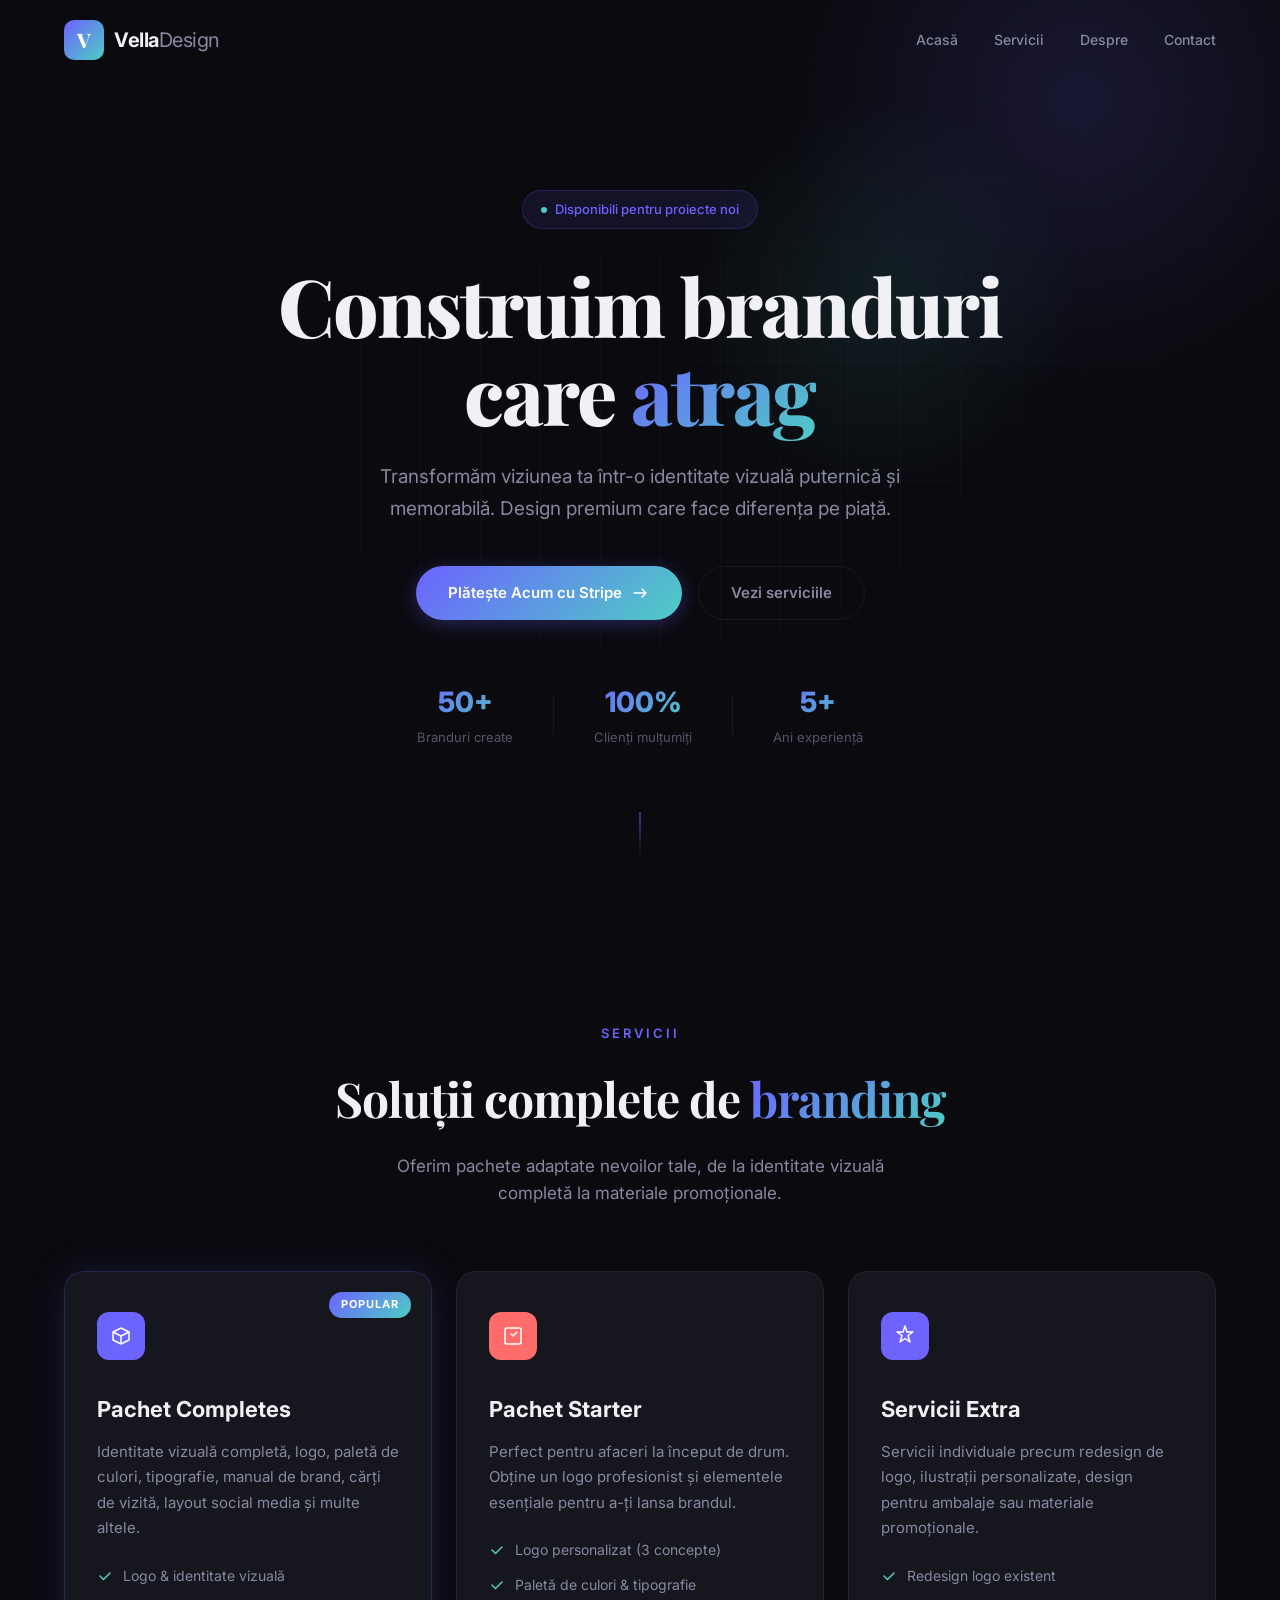
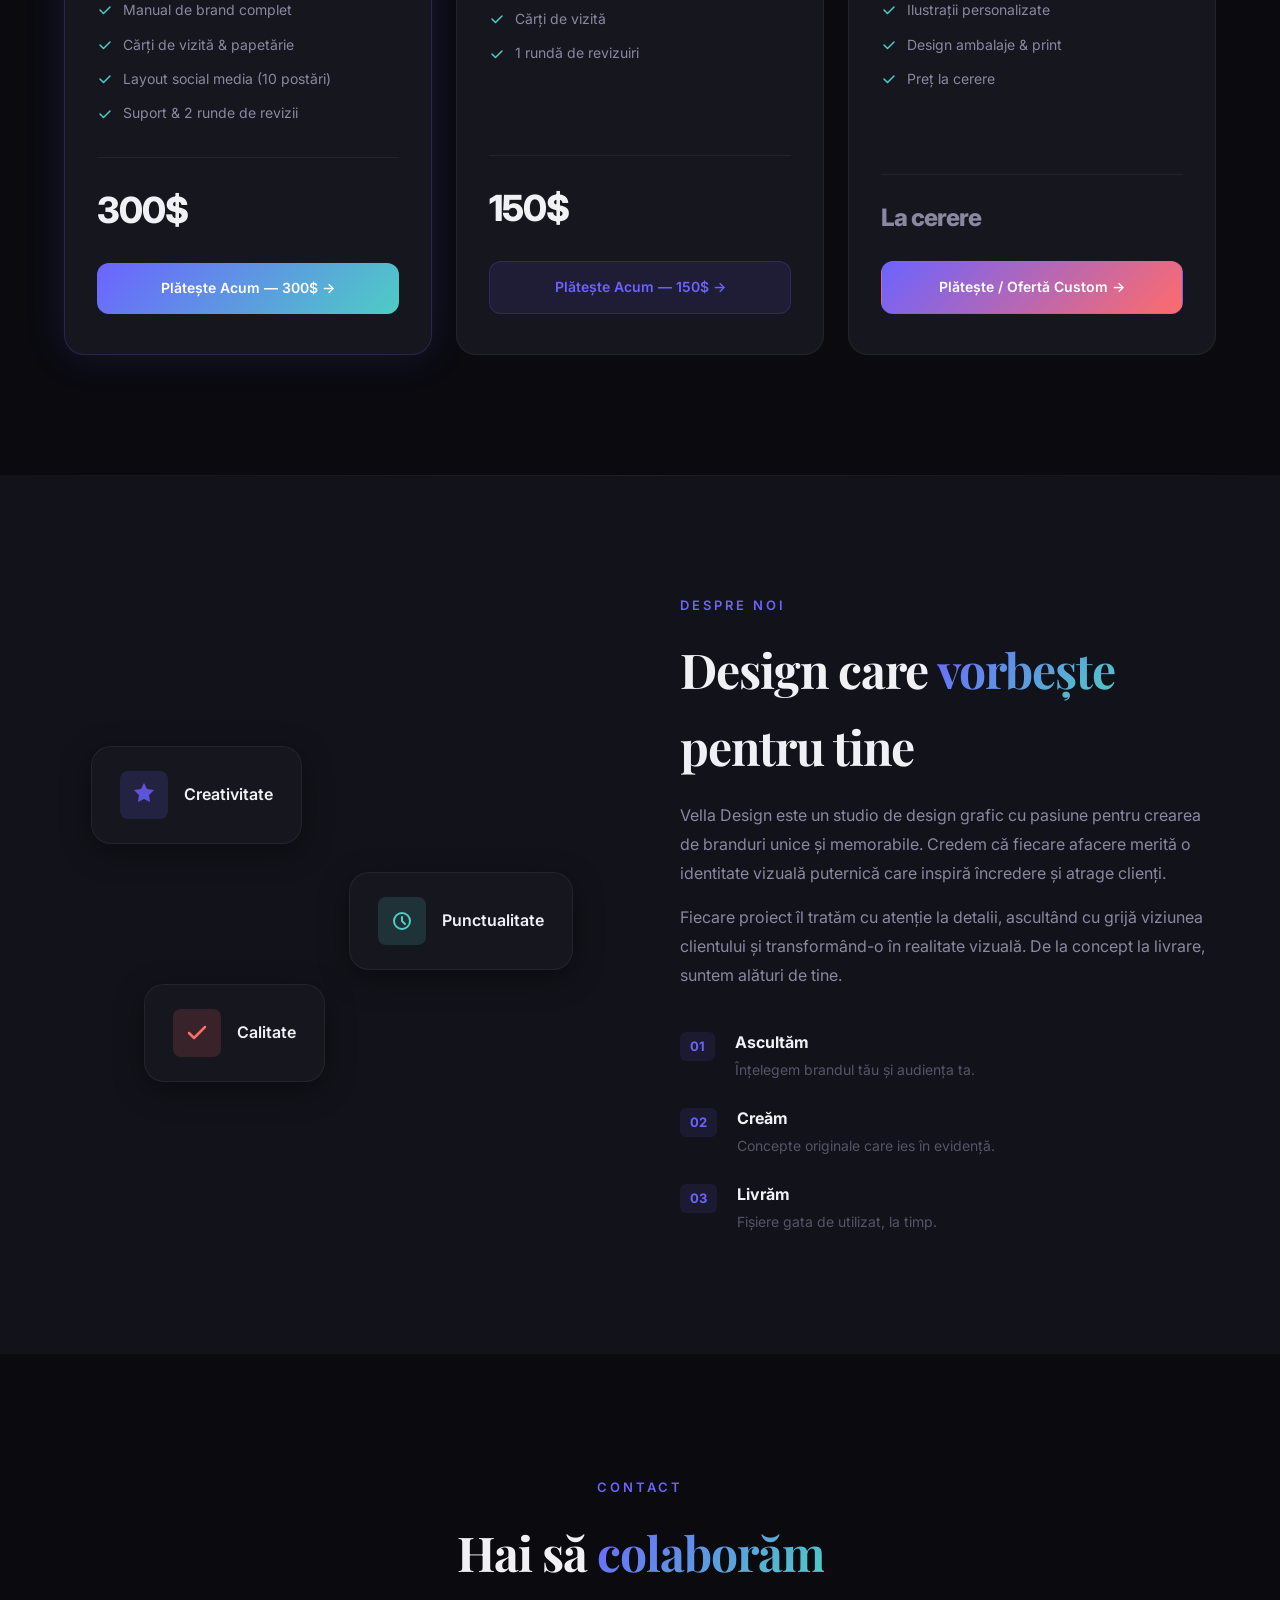
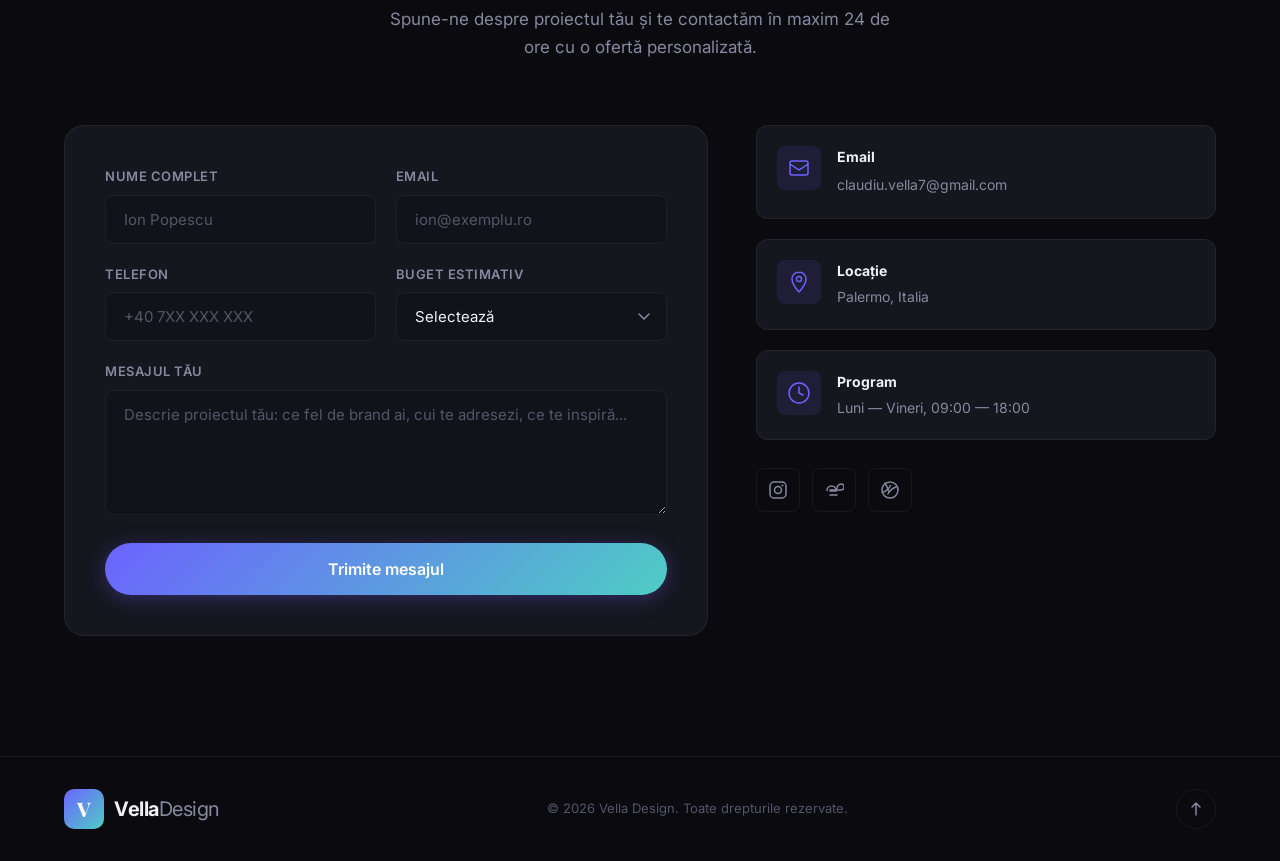
==== index.html @ 016127ff "Add files via upload" ====
<!DOCTYPE html>
<html lang="ro">
<head>
    <meta charset="UTF-8">
    <meta name="viewport" content="width=device-width, initial-scale=1.0">
    <title>Vella Design — Construim Branduri Care Atrag</title>
    <meta name="description" content="Vella Design — branding, design grafic și identitate vizuală pentru afacerea ta. Transformăm ideile în branduri memorabile.">
    <link rel="stylesheet" href="style.css">
    <link rel="preconnect" href="https://fonts.googleapis.com">
    <link rel="preconnect" href="https://fonts.gstatic.com" crossorigin>
    <link href="https://fonts.googleapis.com/css2?family=Inter:wght@300;400;500;600;700;800;900&family=Playfair+Display:wght@600;700;800&display=swap" rel="stylesheet">
</head>
<body>

    <!-- HEADER -->
    <header id="header">
        <div class="header-inner">
            <a href="#hero" class="logo">
                <span class="logo-icon">V</span>
                <span class="logo-text">Vella<span>Design</span></span>
            </a>
            <nav id="nav">
                <ul class="nav-links">
                    <li><a href="#hero">Acasă</a></li>
                    <li><a href="#services">Servicii</a></li>
                    <li><a href="#about">Despre</a></li>
                    <li><a href="#contact">Contact</a></li>
                </ul>
            </nav>
            <button id="hamburger" class="hamburger" aria-label="Meniu">
                <span></span>
                <span></span>
                <span></span>
            </button>
        </div>
        <div class="mobile-menu" id="mobileMenu">
            <ul class="mobile-nav-links">
                <li><a href="#hero">Acasă</a></li>
                <li><a href="#services">Servicii</a></li>
                <li><a href="#about">Despre</a></li>
                <li><a href="#contact">Contact</a></li>
            </ul>
            <div class="mobile-menu-footer">
                <a href="mailto:claudiu.vella7@gmail.com" class="mobile-email">claudiu.vella7@gmail.com</a>
            </div>
        </div>
    </header>

    <!-- HERO -->
    <section id="hero" class="hero">
        <div class="hero-bg">
            <div class="hero-gradient"></div>
            <div class="hero-grid"></div>
        </div>
        <div class="hero-content">
            <div class="hero-badge reveal">
                <span class="badge-dot"></span>
                Disponibili pentru proiecte noi
            </div>
            <h1 class="hero-title reveal">
                Construim branduri<br>care <span class="text-gradient">atrag</span>
            </h1>
            <p class="hero-subtitle reveal">
                Transformăm viziunea ta într-o identitate vizuală puternică și memorabilă.
                Design premium care face diferența pe piață.
            </p>
            <div class="hero-cta reveal">
                <a href="https://buy.stripe.com/bJebJ0h1L8h71CG3Jb2sM00" target="_blank" class="btn btn-primary">
                    <span>Plătește Acum cu Stripe</span>
                    <svg width="20" height="20" viewBox="0 0 20 20" fill="none"><path d="M4 10h12m0 0l-4-4m4 4l-4 4" stroke="currentColor" stroke-width="1.5" stroke-linecap="round" stroke-linejoin="round"/></svg>
                </a>
                <a href="#services" class="btn btn-ghost">Vezi serviciile</a>
            </div>
            <div class="hero-stats reveal">
                <div class="stat">
                    <span class="stat-number">50+</span>
                    <span class="stat-label">Branduri create</span>
                </div>
                <div class="stat-divider"></div>
                <div class="stat">
                    <span class="stat-number">100%</span>
                    <span class="stat-label">Clienți mulțumiți</span>
                </div>
                <div class="stat-divider"></div>
                <div class="stat">
                    <span class="stat-number">5+</span>
                    <span class="stat-label">Ani experiență</span>
                </div>
            </div>
        </div>
        <div class="hero-scroll">
            <div class="scroll-line"></div>
        </div>
    </section>

    <!-- SERVICES -->
    <section id="services" class="services">
        <div class="container">
            <div class="section-header reveal">
                <span class="section-tag">Servicii</span>
                <h2 class="section-title">Soluții complete de <span class="text-gradient">branding</span></h2>
                <p class="section-desc">Oferim pachete adaptate nevoilor tale, de la identitate vizuală completă la materiale promoționale.</p>
            </div>
            <div class="services-grid">

                <!-- Pachet Completes -->
                <div class="service-card reveal">
                    <div class="service-badge">Popular</div>
                    <div class="service-icon">
                        <svg width="48" height="48" viewBox="0 0 48 48" fill="none"><rect width="48" height="48" rx="12" fill="url(#grad1)"/><path d="M16 20l8-4 8 4v8l-8 4-8-4v-8z" stroke="#fff" stroke-width="1.5" stroke-linejoin="round"/><path d="M16 20l8 4 8-4M24 24v8" stroke="#fff" stroke-width="1.5" stroke-linejoin="round"/><defs><linearGradient id="grad1" x1="0" y1="0" x2="48" y2="48"><stop stop-color="#6C63FF"/><stop offset="1" stop-color="#4ECDC4"/></linearGradient></defs></svg>
                    </div>
                    <h3 class="service-name">Pachet Completes</h3>
                    <p class="service-desc">Identitate vizuală completă, logo, paletă de culori, tipografie, manual de brand, cărți de vizită, layout social media și multe altele.</p>
                    <ul class="service-features">
                        <li>
                            <svg width="16" height="16" viewBox="0 0 16 16" fill="none"><path d="M3 8l3.5 3.5L13 5" stroke="#4ECDC4" stroke-width="1.5" stroke-linecap="round" stroke-linejoin="round"/></svg>
                            Logo & identitate vizuală
                        </li>
                        <li>
                            <svg width="16" height="16" viewBox="0 0 16 16" fill="none"><path d="M3 8l3.5 3.5L13 5" stroke="#4ECDC4" stroke-width="1.5" stroke-linecap="round" stroke-linejoin="round"/></svg>
                            Manual de brand complet
                        </li>
                        <li>
                            <svg width="16" height="16" viewBox="0 0 16 16" fill="none"><path d="M3 8l3.5 3.5L13 5" stroke="#4ECDC4" stroke-width="1.5" stroke-linecap="round" stroke-linejoin="round"/></svg>
                            Cărți de vizită & papetărie
                        </li>
                        <li>
                            <svg width="16" height="16" viewBox="0 0 16 16" fill="none"><path d="M3 8l3.5 3.5L13 5" stroke="#4ECDC4" stroke-width="1.5" stroke-linecap="round" stroke-linejoin="round"/></svg>
                            Layout social media (10 postări)
                        </li>
                        <li>
                            <svg width="16" height="16" viewBox="0 0 16 16" fill="none"><path d="M3 8l3.5 3.5L13 5" stroke="#4ECDC4" stroke-width="1.5" stroke-linecap="round" stroke-linejoin="round"/></svg>
                            Suport & 2 runde de revizii
                        </li>
                    </ul>
                    <div class="service-price">
                        <span class="price-amount">300$</span>
                    </div>
                    <a href="https://buy.stripe.com/bJebJ0h1L8h71CG3Jb2sM00" target="_blank" class="btn btn-service">Plătește Acum — 300$ →</a>
                </div>

                <!-- Pachet Starter -->
                <div class="service-card reveal">
                    <div class="service-icon">
                        <svg width="48" height="48" viewBox="0 0 48 48" fill="none"><rect width="48" height="48" rx="12" fill="url(#grad2)"/><path d="M18 16h12a2 2 0 012 2v12a2 2 0 01-2 2H18a2 2 0 01-2-2V18a2 2 0 012-2z" stroke="#fff" stroke-width="1.5"/><path d="M22 22l2 2 4-4" stroke="#fff" stroke-width="1.5" stroke-linecap="round" stroke-linejoin="round"/><defs><linearGradient id="grad2" x1="0" y1="0" x2="48" y2="48"><stop stop-color="#FF6B6B"/><stop offset="1" stop-color="#FFE66D"/></linearGradient></defs></svg>
                    </div>
                    <h3 class="service-name">Pachet Starter</h3>
                    <p class="service-desc">Perfect pentru afaceri la început de drum. Obține un logo profesionist și elementele esențiale pentru a-ți lansa brandul.</p>
                    <ul class="service-features">
                        <li>
                            <svg width="16" height="16" viewBox="0 0 16 16" fill="none"><path d="M3 8l3.5 3.5L13 5" stroke="#4ECDC4" stroke-width="1.5" stroke-linecap="round" stroke-linejoin="round"/></svg>
                            Logo personalizat (3 concepte)
                        </li>
                        <li>
                            <svg width="16" height="16" viewBox="0 0 16 16" fill="none"><path d="M3 8l3.5 3.5L13 5" stroke="#4ECDC4" stroke-width="1.5" stroke-linecap="round" stroke-linejoin="round"/></svg>
                            Paletă de culori & tipografie
                        </li>
                        <li>
                            <svg width="16" height="16" viewBox="0 0 16 16" fill="none"><path d="M3 8l3.5 3.5L13 5" stroke="#4ECDC4" stroke-width="1.5" stroke-linecap="round" stroke-linejoin="round"/></svg>
                            Cărți de vizită
                        </li>
                        <li>
                            <svg width="16" height="16" viewBox="0 0 16 16" fill="none"><path d="M3 8l3.5 3.5L13 5" stroke="#4ECDC4" stroke-width="1.5" stroke-linecap="round" stroke-linejoin="round"/></svg>
                            1 rundă de revizuiri
                        </li>
                    </ul>
                    <div class="service-price">
                        <span class="price-amount">150$</span>
                    </div>
                    <a href="https://buy.stripe.com/bJebJ0h1L8h71CG3Jb2sM00" target="_blank" class="btn btn-service">Plătește Acum — 150$ →</a>
                </div>

                <!-- Pachet Extra -->
                <div class="service-card reveal">
                    <div class="service-icon">
                        <svg width="48" height="48" viewBox="0 0 48 48" fill="none"><rect width="48" height="48" rx="12" fill="url(#grad3)"/><path d="M24 14l-2 6h-6l5 3.5-2 6.5 5-3.5 5 3.5-2-6.5 5-3.5h-6l-2-6z" stroke="#fff" stroke-width="1.5" stroke-linejoin="round"/><defs><linearGradient id="grad3" x1="0" y1="0" x2="48" y2="48"><stop stop-color="#6C63FF"/><stop offset="1" stop-color="#FF6B6B"/></linearGradient></defs></svg>
                    </div>
                    <h3 class="service-name">Servicii Extra</h3>
                    <p class="service-desc">Servicii individuale precum redesign de logo, ilustrații personalizate, design pentru ambalaje sau materiale promoționale.</p>
                    <ul class="service-features">
                        <li>
                            <svg width="16" height="16" viewBox="0 0 16 16" fill="none"><path d="M3 8l3.5 3.5L13 5" stroke="#4ECDC4" stroke-width="1.5" stroke-linecap="round" stroke-linejoin="round"/></svg>
                            Redesign logo existent
                        </li>
                        <li>
                            <svg width="16" height="16" viewBox="0 0 16 16" fill="none"><path d="M3 8l3.5 3.5L13 5" stroke="#4ECDC4" stroke-width="1.5" stroke-linecap="round" stroke-linejoin="round"/></svg>
                            Ilustrații personalizate
                        </li>
                        <li>
                            <svg width="16" height="16" viewBox="0 0 16 16" fill="none"><path d="M3 8l3.5 3.5L13 5" stroke="#4ECDC4" stroke-width="1.5" stroke-linecap="round" stroke-linejoin="round"/></svg>
                            Design ambalaje & print
                        </li>
                        <li>
                            <svg width="16" height="16" viewBox="0 0 16 16" fill="none"><path d="M3 8l3.5 3.5L13 5" stroke="#4ECDC4" stroke-width="1.5" stroke-linecap="round" stroke-linejoin="round"/></svg>
                            Preț la cerere
                        </li>
                    </ul>
                    <div class="service-price">
                        <span class="price-amount price-custom">La cerere</span>
                    </div>
                    <a href="https://buy.stripe.com/bJebJ0h1L8h71CG3Jb2sM00" target="_blank" class="btn btn-service" style="background: linear-gradient(135deg, #6C63FF, #FF6B6B); color:white;">Plătește / Ofertă Custom →</a>
                </div>

            </div>
        </div>
    </section>

    <!-- ABOUT -->
    <section id="about" class="about">
        <div class="container">
            <div class="about-grid">
                <div class="about-visual reveal">
                    <div class="about-image-stack">
                        <div class="about-card about-card-1">
                            <div class="about-card-icon">
                                <svg width="32" height="32" viewBox="0 0 32 32" fill="none"><path d="M16 4l3 6 7 1-5 5 1 7-6-3-6 3 1-7-5-5 7-1 3-6z" fill="#6C63FF" opacity="0.8"/></svg>
                            </div>
                            <span>Creativitate</span>
                        </div>
                        <div class="about-card about-card-2">
                            <div class="about-card-icon">
                                <svg width="32" height="32" viewBox="0 0 32 32" fill="none"><circle cx="16" cy="16" r="8" stroke="#4ECDC4" stroke-width="2"/><path d="M16 12v4l3 3" stroke="#4ECDC4" stroke-width="2" stroke-linecap="round"/></svg>
                            </div>
                            <span>Punctualitate</span>
                        </div>
                        <div class="about-card about-card-3">
                            <div class="about-card-icon">
                                <svg width="32" height="32" viewBox="0 0 32 32" fill="none"><path d="M8 16l5 5L24 10" stroke="#FF6B6B" stroke-width="2.5" stroke-linecap="round" stroke-linejoin="round"/></svg>
                            </div>
                            <span>Calitate</span>
                        </div>
                    </div>
                </div>
                <div class="about-content">
                    <span class="section-tag reveal">Despre noi</span>
                    <h2 class="section-title reveal">Design care <span class="text-gradient">vorbește</span> pentru tine</h2>
                    <p class="about-text reveal">
                        Vella Design este un studio de design grafic cu pasiune pentru crearea de branduri unice și memorabile. Credem că fiecare afacere merită o identitate vizuală puternică care inspiră încredere și atrage clienți.
                    </p>
                    <p class="about-text reveal">
                        Fiecare proiect îl tratăm cu atenție la detalii, ascultând cu grijă viziunea clientului și transformând-o în realitate vizuală. De la concept la livrare, suntem alături de tine.
                    </p>
                    <div class="about-values reveal">
                        <div class="value-item">
                            <span class="value-number">01</span>
                            <div>
                                <h4>Ascultăm</h4>
                                <p>Înțelegem brandul tău și audiența ta.</p>
                            </div>
                        </div>
                        <div class="value-item">
                            <span class="value-number">02</span>
                            <div>
                                <h4>Creăm</h4>
                                <p>Concepte originale care ies în evidență.</p>
                            </div>
                        </div>
                        <div class="value-item">
                            <span class="value-number">03</span>
                            <div>
                                <h4>Livrăm</h4>
                                <p>Fișiere gata de utilizat, la timp.</p>
                            </div>
                        </div>
                    </div>
                </div>
            </div>
        </div>
    </section>

    <!-- CONTACT -->
    <section id="contact" class="contact">
        <div class="container">
            <div class="section-header reveal">
                <span class="section-tag">Contact</span>
                <h2 class="section-title">Hai să <span class="text-gradient">colaborăm</span></h2>
                <p class="section-desc">Spune-ne despre proiectul tău și te contactăm în maxim 24 de ore cu o ofertă personalizată.</p>
            </div>
            <div class="contact-grid">
                <form id="contactForm" class="contact-form reveal" action="https://formsubmit.co/claudiu.vella7@gmail.com" method="POST">
                    <input type="hidden" name="_captcha" value="false">
                    <input type="hidden" name="_subject" value="Client nou Vella Design!">
                    <input type="hidden" name="_next" value="https://vella-design-lake.vercel.app/multumesc.html">
                    <div class="form-row">
                        <div class="form-group">
                            <label for="name">Nume complet</label>
                            <input type="text" id="name" name="name" placeholder="Ion Popescu" required>
                        </div>
                        <div class="form-group">
                            <label for="email">Email</label>
                            <input type="email" id="email" name="email" placeholder="ion@exemplu.ro" required>
                        </div>
                    </div>
                    <div class="form-row">
                        <div class="form-group">
                            <label for="phone">Telefon</label>
                            <input type="tel" id="phone" name="phone" placeholder="+40 7XX XXX XXX">
                        </div>
                        <div class="form-group">
                            <label for="budget">Buget estimativ</label>
                            <select id="budget" name="budget">
                                <option value="" disabled selected>Selectează</option>
                                <option value="150">150$ — Pachet Starter</option>
                                <option value="300">300$ — Pachet Completes</option>
                                <option value="custom">Custom — Proiect special</option>
                            </select>
                        </div>
                    </div>
                    <div class="form-group">
                        <label for="message">Mesajul tău</label>
                        <textarea id="message" name="message" rows="5" placeholder="Descrie proiectul tău: ce fel de brand ai, cui te adresezi, ce te inspiră..." required></textarea>
                    </div>
                    <button type="submit" class="btn btn-primary btn-submit">
                        <span class="btn-text">Trimite mesajul</span>
                        <span class="btn-loading">
                            <svg width="20" height="20" viewBox="0 0 20 20"><circle cx="10" cy="10" r="8" stroke="currentColor" stroke-width="2" fill="none" stroke-dasharray="40" stroke-dashoffset="10"><animateTransform attributeName="transform" type="rotate" dur="0.8s" from="0 10 10" to="360 10 10" repeatCount="indefinite"/></circle></svg>
                        </span>
                        <span class="btn-success">
                            <svg width="20" height="20" viewBox="0 0 20 20" fill="none"><path d="M4 10l4 4 8-8" stroke="currentColor" stroke-width="2" stroke-linecap="round" stroke-linejoin="round"/></svg>
                            Trimis!
                        </span>
                    </button>
                </form>
                <div class="contact-info reveal">
                    <div class="info-card">
                        <div class="info-icon">
                            <svg width="24" height="24" viewBox="0 0 24 24" fill="none"><path d="M3 8l7.89 5.26a2 2 0 002.22 0L21 8M5 19h14a2 2 0 002-2V7a2 2 0 00-2-2H5a2 2 0 00-2 2v10a2 2 0 002 2z" stroke="currentColor" stroke-width="1.5" stroke-linecap="round" stroke-linejoin="round"/></svg>
                        </div>
                        <div>
                            <h4>Email</h4>
                            <a href="mailto:claudiu.vella7@gmail.com">claudiu.vella7@gmail.com</a>
                        </div>
                    </div>
                    <div class="info-card">
                        <div class="info-icon">
                            <svg width="24" height="24" viewBox="0 0 24 24" fill="none"><path d="M12 2C8.13 2 5 5.13 5 9c0 5.25 7 13 7 13s7-7.75 7-13c0-3.87-3.13-7-7-7zm0 9.5a2.5 2.5 0 110-5 2.5 2.5 0 010 5z" stroke="currentColor" stroke-width="1.5" stroke-linecap="round" stroke-linejoin="round"/></svg>
                        </div>
                        <div>
                            <h4>Locație</h4>
                            <p>Palermo, Italia</p>
                        </div>
                    </div>
                    <div class="info-card">
                        <div class="info-icon">
                            <svg width="24" height="24" viewBox="0 0 24 24" fill="none"><path d="M12 22c5.523 0 10-4.477 10-10S17.523 2 12 2 2 6.477 2 12s4.477 10 10 10z" stroke="currentColor" stroke-width="1.5"/><path d="M12 6v6l4 2" stroke="currentColor" stroke-width="1.5" stroke-linecap="round"/></svg>
                        </div>
                        <div>
                            <h4>Program</h4>
                            <p>Luni — Vineri, 09:00 — 18:00</p>
                        </div>
                    </div>
                    <div class="social-links">
                        <a href="https://instagram.com/vellaclaudiu" target="_blank" rel="noopener" class="social-link" aria-label="Instagram">
                            <svg width="20" height="20" viewBox="0 0 20 20" fill="none"><rect x="2" y="2" width="16" height="16" rx="4" stroke="currentColor" stroke-width="1.5"/><circle cx="10" cy="10" r="3.5" stroke="currentColor" stroke-width="1.5"/><circle cx="14.5" cy="5.5" r="1" fill="currentColor"/></svg>
                        </a>
                        <a href="#" class="social-link" aria-label="Behance">
                            <svg width="20" height="20" viewBox="0 0 20 20" fill="none"><path d="M3 10.5c0-2.5 2-4.5 4.5-4.5S12 8 12 10.5v.5H6m0 4h7m0-6.5c0-2.5 2-4.5 4-4.5s3 1.5 3 3-1 3-3 3H6" stroke="currentColor" stroke-width="1.5" stroke-linecap="round"/></svg>
                        </a>
                        <a href="#" class="social-link" aria-label="Dribbble">
                            <svg width="20" height="20" viewBox="0 0 20 20" fill="none"><circle cx="10" cy="10" r="8" stroke="currentColor" stroke-width="1.5"/><path d="M2.5 12.5c3-1 6-3 8-7M5 3c2 3 3 6 3.5 8M16 7c-3 1-6 3-8 7" stroke="currentColor" stroke-width="1.5" stroke-linecap="round"/></svg>
                        </a>
                    </div>
                </div>
            </div>
        </div>
    </section>

    <!-- FOOTER -->
    <footer class="footer">
        <div class="container">
            <div class="footer-inner">
                <a href="#hero" class="logo">
                    <span class="logo-icon">V</span>
                    <span class="logo-text">Vella<span>Design</span></span>
                </a>
                <p class="footer-copy">&copy; 2026 Vella Design. Toate drepturile rezervate.</p>
                <a href="#hero" class="back-to-top" aria-label="Sus">
                    <svg width="20" height="20" viewBox="0 0 20 20" fill="none"><path d="M10 16V4m0 0l-4 4m4-4l4 4" stroke="currentColor" stroke-width="1.5" stroke-linecap="round" stroke-linejoin="round"/></svg>
                </a>
            </div>
        </div>
    </footer>

    <script src="script.js"></script>
</body>
</html>
---- style.css ----
/* ============================================
   VELLA DESIGN — Premium Dark Theme
   ============================================ */

/* ---------- RESET & BASE ---------- */
*, *::before, *::after {
    margin: 0;
    padding: 0;
    box-sizing: border-box;
}

:root {
    --bg-primary: #0a0a0f;
    --bg-secondary: #12121a;
    --bg-card: #16161f;
    --bg-card-hover: #1c1c28;
    --border: rgba(255, 255, 255, 0.06);
    --border-hover: rgba(255, 255, 255, 0.12);

    --text-primary: #f0f0f5;
    --text-secondary: #8888a0;
    --text-muted: #55556a;

    --accent-primary: #6C63FF;
    --accent-secondary: #4ECDC4;
    --accent-warm: #FF6B6B;
    --gradient-main: linear-gradient(135deg, #6C63FF 0%, #4ECDC4 100%);
    --gradient-warm: linear-gradient(135deg, #FF6B6B 0%, #FFE66D 100%);

    --font-sans: 'Inter', -apple-system, BlinkMacSystemFont, sans-serif;
    --font-display: 'Playfair Display', Georgia, serif;

    --radius-sm: 8px;
    --radius-md: 12px;
    --radius-lg: 20px;
    --radius-xl: 28px;

    --shadow-sm: 0 2px 8px rgba(0,0,0,0.3);
    --shadow-md: 0 8px 30px rgba(0,0,0,0.4);
    --shadow-lg: 0 20px 60px rgba(0,0,0,0.5);
    --shadow-glow: 0 0 40px rgba(108, 99, 255, 0.15);

    --transition: 0.3s cubic-bezier(0.4, 0, 0.2, 1);
    --transition-slow: 0.6s cubic-bezier(0.4, 0, 0.2, 1);
}

html {
    scroll-behavior: smooth;
    scroll-padding-top: 80px;
}

body {
    font-family: var(--font-sans);
    background: var(--bg-primary);
    color: var(--text-primary);
    line-height: 1.6;
    -webkit-font-smoothing: antialiased;
    -moz-osx-font-smoothing: grayscale;
    overflow-x: hidden;
}

a {
    color: inherit;
    text-decoration: none;
    transition: var(--transition);
}

img {
    max-width: 100%;
    display: block;
}

ul { list-style: none; }

.container {
    max-width: 1200px;
    margin: 0 auto;
    padding: 0 24px;
}

/* ---------- REVEAL ANIMATIONS ---------- */
.reveal {
    opacity: 0;
    transform: translateY(40px);
    transition: opacity 0.8s cubic-bezier(0.16, 1, 0.3, 1),
                transform 0.8s cubic-bezier(0.16, 1, 0.3, 1);
}

.reveal.visible {
    opacity: 1;
    transform: translateY(0);
}

.reveal:nth-child(2) { transition-delay: 0.1s; }
.reveal:nth-child(3) { transition-delay: 0.2s; }
.reveal:nth-child(4) { transition-delay: 0.3s; }

/* ---------- TEXT GRADIENT ---------- */
.text-gradient {
    background: var(--gradient-main);
    -webkit-background-clip: text;
    -webkit-text-fill-color: transparent;
    background-clip: text;
}

/* ============================================
   HEADER
   ============================================ */
#header {
    position: fixed;
    top: 0;
    left: 0;
    right: 0;
    z-index: 1000;
    transition: var(--transition);
}

#header::before {
    content: '';
    position: absolute;
    inset: 0;
    background: rgba(10, 10, 15, 0.7);
    backdrop-filter: blur(20px);
    -webkit-backdrop-filter: blur(20px);
    border-bottom: 1px solid var(--border);
    opacity: 0;
    transition: var(--transition);
}

#header.scrolled::before {
    opacity: 1;
}

.header-inner {
    position: relative;
    z-index: 2;
    max-width: 1200px;
    margin: 0 auto;
    padding: 20px 24px;
    display: flex;
    align-items: center;
    justify-content: space-between;
    transition: var(--transition);
}

#header.scrolled .header-inner {
    padding: 14px 24px;
}

/* Logo */
.logo {
    display: flex;
    align-items: center;
    gap: 10px;
    z-index: 1001;
}

.logo-icon {
    width: 40px;
    height: 40px;
    background: var(--gradient-main);
    border-radius: 10px;
    display: flex;
    align-items: center;
    justify-content: center;
    font-family: var(--font-display);
    font-weight: 800;
    font-size: 20px;
    color: #fff;
}

.logo-text {
    font-size: 20px;
    font-weight: 700;
    letter-spacing: -0.5px;
}

.logo-text span {
    font-weight: 400;
    color: var(--text-secondary);
}

/* Nav */
.nav-links {
    display: flex;
    gap: 36px;
}

.nav-links a {
    font-size: 14px;
    font-weight: 500;
    color: var(--text-secondary);
    position: relative;
    padding: 4px 0;
}

.nav-links a::after {
    content: '';
    position: absolute;
    bottom: -2px;
    left: 0;
    width: 0;
    height: 2px;
    background: var(--gradient-main);
    border-radius: 1px;
    transition: var(--transition);
}

.nav-links a:hover {
    color: var(--text-primary);
}

.nav-links a:hover::after {
    width: 100%;
}

/* Hamburger */
.hamburger {
    display: none;
    flex-direction: column;
    gap: 6px;
    background: none;
    border: none;
    cursor: pointer;
    padding: 8px;
    z-index: 1001;
}

.hamburger span {
    display: block;
    width: 24px;
    height: 2px;
    background: var(--text-primary);
    border-radius: 2px;
    transition: var(--transition);
    transform-origin: center;
}

.hamburger.active span:nth-child(1) {
    transform: rotate(45deg) translate(6px, 5px);
}

.hamburger.active span:nth-child(2) {
    opacity: 0;
    transform: scaleX(0);
}

.hamburger.active span:nth-child(3) {
    transform: rotate(-45deg) translate(6px, -5px);
}

/* Mobile Menu */
.mobile-menu {
    position: fixed;
    inset: 0;
    background: var(--bg-primary);
    z-index: 999;
    display: flex;
    flex-direction: column;
    justify-content: center;
    align-items: center;
    opacity: 0;
    visibility: hidden;
    transition: var(--transition-slow);
}

.mobile-menu.active {
    opacity: 1;
    visibility: visible;
}

.mobile-nav-links {
    display: flex;
    flex-direction: column;
    align-items: center;
    gap: 32px;
}

.mobile-nav-links a {
    font-size: 32px;
    font-weight: 700;
    color: var(--text-primary);
    opacity: 0;
    transform: translateY(20px);
    transition: var(--transition);
}

.mobile-menu.active .mobile-nav-links a {
    opacity: 1;
    transform: translateY(0);
}

.mobile-menu.active .mobile-nav-links li:nth-child(1) a { transition-delay: 0.15s; }
.mobile-menu.active .mobile-nav-links li:nth-child(2) a { transition-delay: 0.2s; }
.mobile-menu.active .mobile-nav-links li:nth-child(3) a { transition-delay: 0.25s; }
.mobile-menu.active .mobile-nav-links li:nth-child(4) a { transition-delay: 0.3s; }

.mobile-nav-links a:hover {
    color: var(--accent-primary);
}

.mobile-menu-footer {
    margin-top: 48px;
    opacity: 0;
    transition: var(--transition);
    transition-delay: 0.35s;
}

.mobile-menu.active .mobile-menu-footer {
    opacity: 1;
}

.mobile-email {
    font-size: 14px;
    color: var(--text-muted);
}

/* ============================================
   HERO
   ============================================ */
.hero {
    position: relative;
    min-height: 100vh;
    display: flex;
    align-items: center;
    justify-content: center;
    overflow: hidden;
    padding: 120px 24px 80px;
}

.hero-bg {
    position: absolute;
    inset: 0;
    overflow: hidden;
}

.hero-gradient {
    position: absolute;
    width: 600px;
    height: 600px;
    top: -200px;
    right: -100px;
    background: radial-gradient(circle, rgba(108, 99, 255, 0.15) 0%, transparent 70%);
    border-radius: 50%;
    animation: float 8s ease-in-out infinite;
}

.hero-gradient::after {
    content: '';
    position: absolute;
    width: 400px;
    height: 400px;
    bottom: -100px;
    left: -100px;
    background: radial-gradient(circle, rgba(78, 205, 196, 0.1) 0%, transparent 70%);
    border-radius: 50%;
    animation: float 10s ease-in-out infinite reverse;
}

@keyframes float {
    0%, 100% { transform: translate(0, 0); }
    50% { transform: translate(30px, -30px); }
}

.hero-grid {
    position: absolute;
    inset: 0;
    background-image:
        linear-gradient(rgba(255,255,255,0.02) 1px, transparent 1px),
        linear-gradient(90deg, rgba(255,255,255,0.02) 1px, transparent 1px);
    background-size: 60px 60px;
    mask-image: radial-gradient(ellipse 70% 60% at 50% 50%, black 30%, transparent 100%);
    -webkit-mask-image: radial-gradient(ellipse 70% 60% at 50% 50%, black 30%, transparent 100%);
}

.hero-content {
    position: relative;
    z-index: 2;
    text-align: center;
    max-width: 800px;
}

.hero-badge {
    display: inline-flex;
    align-items: center;
    gap: 8px;
    padding: 8px 18px;
    background: rgba(108, 99, 255, 0.1);
    border: 1px solid rgba(108, 99, 255, 0.2);
    border-radius: 100px;
    font-size: 13px;
    font-weight: 500;
    color: var(--accent-primary);
    margin-bottom: 32px;
}

.badge-dot {
    width: 6px;
    height: 6px;
    background: var(--accent-secondary);
    border-radius: 50%;
    animation: pulse 2s ease-in-out infinite;
}

@keyframes pulse {
    0%, 100% { opacity: 1; transform: scale(1); }
    50% { opacity: 0.5; transform: scale(1.5); }
}

.hero-title {
    font-family: var(--font-display);
    font-size: clamp(42px, 7vw, 80px);
    font-weight: 800;
    line-height: 1.1;
    letter-spacing: -2px;
    margin-bottom: 24px;
}

.hero-subtitle {
    font-size: clamp(16px, 2vw, 19px);
    color: var(--text-secondary);
    max-width: 560px;
    margin: 0 auto 40px;
    line-height: 1.7;
}

.hero-cta {
    display: flex;
    gap: 16px;
    justify-content: center;
    flex-wrap: wrap;
    margin-bottom: 60px;
}

/* Buttons */
.btn {
    display: inline-flex;
    align-items: center;
    gap: 8px;
    padding: 14px 32px;
    border-radius: 100px;
    font-size: 15px;
    font-weight: 600;
    font-family: var(--font-sans);
    cursor: pointer;
    border: none;
    transition: var(--transition);
    white-space: nowrap;
}

.btn-primary {
    background: var(--gradient-main);
    color: #fff;
    box-shadow: 0 4px 20px rgba(108, 99, 255, 0.3);
}

.btn-primary:hover {
    transform: translateY(-2px);
    box-shadow: 0 8px 30px rgba(108, 99, 255, 0.4);
}

.btn-ghost {
    background: transparent;
    color: var(--text-secondary);
    border: 1px solid var(--border);
}

.btn-ghost:hover {
    color: var(--text-primary);
    border-color: var(--border-hover);
    background: rgba(255,255,255,0.03);
}

/* Hero Stats */
.hero-stats {
    display: flex;
    align-items: center;
    justify-content: center;
    gap: 40px;
}

.stat { text-align: center; }

.stat-number {
    display: block;
    font-size: 28px;
    font-weight: 800;
    background: var(--gradient-main);
    -webkit-background-clip: text;
    -webkit-text-fill-color: transparent;
    background-clip: text;
}

.stat-label {
    font-size: 13px;
    color: var(--text-muted);
    margin-top: 4px;
}

.stat-divider {
    width: 1px;
    height: 40px;
    background: var(--border);
}

/* Scroll indicator */
.hero-scroll {
    position: absolute;
    bottom: 40px;
    left: 50%;
    transform: translateX(-50%);
    z-index: 2;
}

.scroll-line {
    width: 1px;
    height: 48px;
    background: linear-gradient(to bottom, var(--accent-primary), transparent);
    animation: scrollDown 2s ease-in-out infinite;
}

@keyframes scrollDown {
    0% { opacity: 0; transform: scaleY(0); transform-origin: top; }
    50% { opacity: 1; transform: scaleY(1); transform-origin: top; }
    50.1% { transform-origin: bottom; }
    100% { opacity: 0; transform: scaleY(0); transform-origin: bottom; }
}

/* ============================================
   SERVICES
   ============================================ */
.services {
    padding: 120px 0;
    position: relative;
}

.section-header {
    text-align: center;
    margin-bottom: 64px;
}

.section-tag {
    display: inline-block;
    font-size: 13px;
    font-weight: 600;
    text-transform: uppercase;
    letter-spacing: 3px;
    color: var(--accent-primary);
    margin-bottom: 16px;
}

.section-title {
    font-family: var(--font-display);
    font-size: clamp(32px, 5vw, 48px);
    font-weight: 700;
    letter-spacing: -1px;
    margin-bottom: 16px;
}

.section-desc {
    font-size: 17px;
    color: var(--text-secondary);
    max-width: 520px;
    margin: 0 auto;
}

.services-grid {
    display: grid;
    grid-template-columns: repeat(3, 1fr);
    gap: 24px;
}

.service-card {
    position: relative;
    background: var(--bg-card);
    border: 1px solid var(--border);
    border-radius: var(--radius-lg);
    padding: 40px 32px;
    transition: var(--transition);
    display: flex;
    flex-direction: column;
}

.service-card:hover {
    background: var(--bg-card-hover);
    border-color: var(--border-hover);
    transform: translateY(-4px);
    box-shadow: var(--shadow-lg);
}

.service-card:first-child {
    border-color: rgba(108, 99, 255, 0.2);
    box-shadow: var(--shadow-glow);
}

.service-badge {
    position: absolute;
    top: 20px;
    right: 20px;
    padding: 4px 12px;
    background: var(--gradient-main);
    border-radius: 100px;
    font-size: 11px;
    font-weight: 700;
    text-transform: uppercase;
    letter-spacing: 1px;
    color: #fff;
}

.service-icon {
    margin-bottom: 24px;
}

.service-name {
    font-size: 22px;
    font-weight: 700;
    margin-bottom: 12px;
}

.service-desc {
    font-size: 15px;
    color: var(--text-secondary);
    line-height: 1.7;
    margin-bottom: 24px;
}

.service-features {
    display: flex;
    flex-direction: column;
    gap: 12px;
    margin-bottom: 32px;
    flex: 1;
}

.service-features li {
    display: flex;
    align-items: center;
    gap: 10px;
    font-size: 14px;
    color: var(--text-secondary);
}

.service-features svg {
    flex-shrink: 0;
}

.service-price {
    padding-top: 24px;
    border-top: 1px solid var(--border);
    margin-bottom: 24px;
}

.price-amount {
    font-size: 36px;
    font-weight: 800;
    letter-spacing: -1px;
}

.price-custom {
    font-size: 24px;
    color: var(--text-secondary);
}

.btn-service {
    width: 100%;
    justify-content: center;
    padding: 14px;
    background: rgba(108, 99, 255, 0.1);
    color: var(--accent-primary);
    border: 1px solid rgba(108, 99, 255, 0.2);
    border-radius: var(--radius-md);
    font-weight: 600;
    font-size: 14px;
}

.btn-service:hover {
    background: rgba(108, 99, 255, 0.2);
    transform: translateY(-1px);
}

.service-card:first-child .btn-service {
    background: var(--gradient-main);
    color: #fff;
    border: none;
}

.service-card:first-child .btn-service:hover {
    box-shadow: 0 8px 30px rgba(108, 99, 255, 0.4);
}

/* ============================================
   ABOUT
   ============================================ */
.about {
    padding: 120px 0;
    background: var(--bg-secondary);
    position: relative;
}

.about::before {
    content: '';
    position: absolute;
    top: 0;
    left: 0;
    right: 0;
    height: 1px;
    background: linear-gradient(90deg, transparent, var(--border), transparent);
}

.about-grid {
    display: grid;
    grid-template-columns: 1fr 1fr;
    gap: 80px;
    align-items: center;
}

.about-visual {
    position: relative;
    height: 420px;
}

.about-image-stack {
    position: relative;
    width: 100%;
    height: 100%;
}

.about-card {
    position: absolute;
    background: var(--bg-card);
    border: 1px solid var(--border);
    border-radius: var(--radius-lg);
    padding: 24px 28px;
    display: flex;
    align-items: center;
    gap: 16px;
    box-shadow: var(--shadow-md);
    transition: var(--transition);
}

.about-card:hover {
    transform: translateY(-4px) !important;
    border-color: var(--border-hover);
}

.about-card span {
    font-weight: 600;
    font-size: 16px;
}

.about-card-1 {
    top: 10%;
    left: 5%;
    animation: float 6s ease-in-out infinite;
}

.about-card-2 {
    top: 40%;
    right: 5%;
    animation: float 8s ease-in-out infinite 1s;
}

.about-card-3 {
    bottom: 10%;
    left: 15%;
    animation: float 7s ease-in-out infinite 2s;
}

.about-card-icon {
    width: 48px;
    height: 48px;
    border-radius: var(--radius-sm);
    display: flex;
    align-items: center;
    justify-content: center;
    flex-shrink: 0;
}

.about-card-1 .about-card-icon { background: rgba(108, 99, 255, 0.15); }
.about-card-2 .about-card-icon { background: rgba(78, 205, 196, 0.15); }
.about-card-3 .about-card-icon { background: rgba(255, 107, 107, 0.15); }

.about-content .section-tag {
    display: block;
}

.about-text {
    font-size: 16px;
    color: var(--text-secondary);
    line-height: 1.8;
    margin-top: 16px;
}

.about-values {
    margin-top: 40px;
    display: flex;
    flex-direction: column;
    gap: 24px;
}

.value-item {
    display: flex;
    align-items: flex-start;
    gap: 20px;
}

.value-number {
    font-size: 13px;
    font-weight: 700;
    color: var(--accent-primary);
    background: rgba(108, 99, 255, 0.1);
    padding: 4px 10px;
    border-radius: 6px;
    flex-shrink: 0;
    margin-top: 2px;
}

.value-item h4 {
    font-size: 16px;
    font-weight: 700;
    margin-bottom: 4px;
}

.value-item p {
    font-size: 14px;
    color: var(--text-muted);
}

/* ============================================
   CONTACT
   ============================================ */
.contact {
    padding: 120px 0;
}

.contact-grid {
    display: grid;
    grid-template-columns: 1.4fr 1fr;
    gap: 48px;
}

.contact-form {
    background: var(--bg-card);
    border: 1px solid var(--border);
    border-radius: var(--radius-lg);
    padding: 40px;
}

.form-row {
    display: grid;
    grid-template-columns: 1fr 1fr;
    gap: 20px;
}

.form-group {
    margin-bottom: 20px;
}

.form-group label {
    display: block;
    font-size: 13px;
    font-weight: 600;
    color: var(--text-secondary);
    margin-bottom: 8px;
    text-transform: uppercase;
    letter-spacing: 0.5px;
}

.form-group input,
.form-group select,
.form-group textarea {
    width: 100%;
    padding: 14px 18px;
    background: var(--bg-secondary);
    border: 1px solid var(--border);
    border-radius: var(--radius-sm);
    font-size: 15px;
    font-family: var(--font-sans);
    color: var(--text-primary);
    transition: var(--transition);
    outline: none;
}

.form-group input::placeholder,
.form-group textarea::placeholder {
    color: var(--text-muted);
}

.form-group input:focus,
.form-group select:focus,
.form-group textarea:focus {
    border-color: var(--accent-primary);
    box-shadow: 0 0 0 3px rgba(108, 99, 255, 0.1);
}

.form-group select {
    appearance: none;
    background-image: url("data:image/svg+xml,%3Csvg width='12' height='8' viewBox='0 0 12 8' fill='none' xmlns='http://www.w3.org/2000/svg'%3E%3Cpath d='M1 1l5 5 5-5' stroke='%238888a0' stroke-width='1.5' stroke-linecap='round' stroke-linejoin='round'/%3E%3C/svg%3E");
    background-repeat: no-repeat;
    background-position: right 16px center;
    padding-right: 40px;
    cursor: pointer;
}

.form-group select option {
    background: var(--bg-card);
    color: var(--text-primary);
}

.form-group textarea {
    resize: vertical;
    min-height: 120px;
}

.btn-submit {
    width: 100%;
    justify-content: center;
    padding: 16px;
    font-size: 16px;
    position: relative;
}

.btn-loading,
.btn-success {
    display: none;
}

.btn-submit.loading .btn-text { display: none; }
.btn-submit.loading .btn-loading { display: inline-flex; }

.btn-submit.success {
    background: var(--accent-secondary);
    box-shadow: 0 4px 20px rgba(78, 205, 196, 0.3);
}
.btn-submit.success .btn-text { display: none; }
.btn-submit.success .btn-loading { display: none; }
.btn-submit.success .btn-success { display: inline-flex; }

/* Contact Info */
.contact-info {
    display: flex;
    flex-direction: column;
    gap: 20px;
}

.info-card {
    display: flex;
    align-items: flex-start;
    gap: 16px;
    padding: 20px;
    background: var(--bg-card);
    border: 1px solid var(--border);
    border-radius: var(--radius-md);
    transition: var(--transition);
}

.info-card:hover {
    border-color: var(--border-hover);
    background: var(--bg-card-hover);
}

.info-icon {
    width: 44px;
    height: 44px;
    border-radius: var(--radius-sm);
    background: rgba(108, 99, 255, 0.1);
    display: flex;
    align-items: center;
    justify-content: center;
    flex-shrink: 0;
    color: var(--accent-primary);
}

.info-card h4 {
    font-size: 14px;
    font-weight: 700;
    margin-bottom: 4px;
}

.info-card p,
.info-card a {
    font-size: 14px;
    color: var(--text-secondary);
}

.info-card a:hover {
    color: var(--accent-primary);
}

.social-links {
    display: flex;
    gap: 12px;
    margin-top: 8px;
}

.social-link {
    width: 44px;
    height: 44px;
    border-radius: var(--radius-sm);
    border: 1px solid var(--border);
    display: flex;
    align-items: center;
    justify-content: center;
    color: var(--text-secondary);
    transition: var(--transition);
}

.social-link:hover {
    color: var(--text-primary);
    border-color: var(--accent-primary);
    background: rgba(108, 99, 255, 0.1);
}

/* ============================================
   FOOTER
   ============================================ */
.footer {
    padding: 32px 0;
    border-top: 1px solid var(--border);
}

.footer-inner {
    display: flex;
    align-items: center;
    justify-content: space-between;
}

.footer-copy {
    font-size: 13px;
    color: var(--text-muted);
}

.back-to-top {
    width: 40px;
    height: 40px;
    border-radius: 50%;
    border: 1px solid var(--border);
    display: flex;
    align-items: center;
    justify-content: center;
    color: var(--text-secondary);
    transition: var(--transition);
}

.back-to-top:hover {
    color: var(--text-primary);
    border-color: var(--accent-primary);
    background: rgba(108, 99, 255, 0.1);
}

/* ============================================
   RESPONSIVE
   ============================================ */
@media (max-width: 1024px) {
    .services-grid {
        grid-template-columns: 1fr;
        max-width: 520px;
        margin: 0 auto;
    }

    .about-grid {
        grid-template-columns: 1fr;
        gap: 60px;
    }

    .about-visual {
        height: 300px;
        order: 2;
    }

    .about-content {
        order: 1;
    }

    .contact-grid {
        grid-template-columns: 1fr;
        gap: 32px;
    }
}

@media (max-width: 768px) {
    .nav-links { display: none; }
    .hamburger { display: flex; }

    .hero-title {
        letter-spacing: -1px;
    }

    .hero-stats {
        gap: 24px;
    }

    .stat-number {
        font-size: 22px;
    }

    .form-row {
        grid-template-columns: 1fr;
    }

    .contact-form {
        padding: 28px 20px;
    }

    .footer-inner {
        flex-direction: column;
        gap: 16px;
        text-align: center;
    }

    .about-visual {
        height: 260px;
    }
}

@media (max-width: 480px) {
    .hero-stats {
        flex-direction: column;
        gap: 16px;
    }

    .stat-divider {
        width: 40px;
        height: 1px;
    }

    .hero-cta {
        flex-direction: column;
        align-items: center;
    }

    .btn {
        width: 100%;
        justify-content: center;
    }

    .about-card {
        padding: 16px 20px;
    }

    .about-card span {
        font-size: 14px;
    }
}

/* ---------- Selection ---------- */
::selection {
    background: rgba(108, 99, 255, 0.3);
    color: #fff;
}

/* ---------- Scrollbar ---------- */
::-webkit-scrollbar {
    width: 8px;
}

::-webkit-scrollbar-track {
    background: var(--bg-primary);
}

::-webkit-scrollbar-thumb {
    background: var(--bg-card-hover);
    border-radius: 4px;
}

::-webkit-scrollbar-thumb:hover {
    background: var(--text-muted);
}
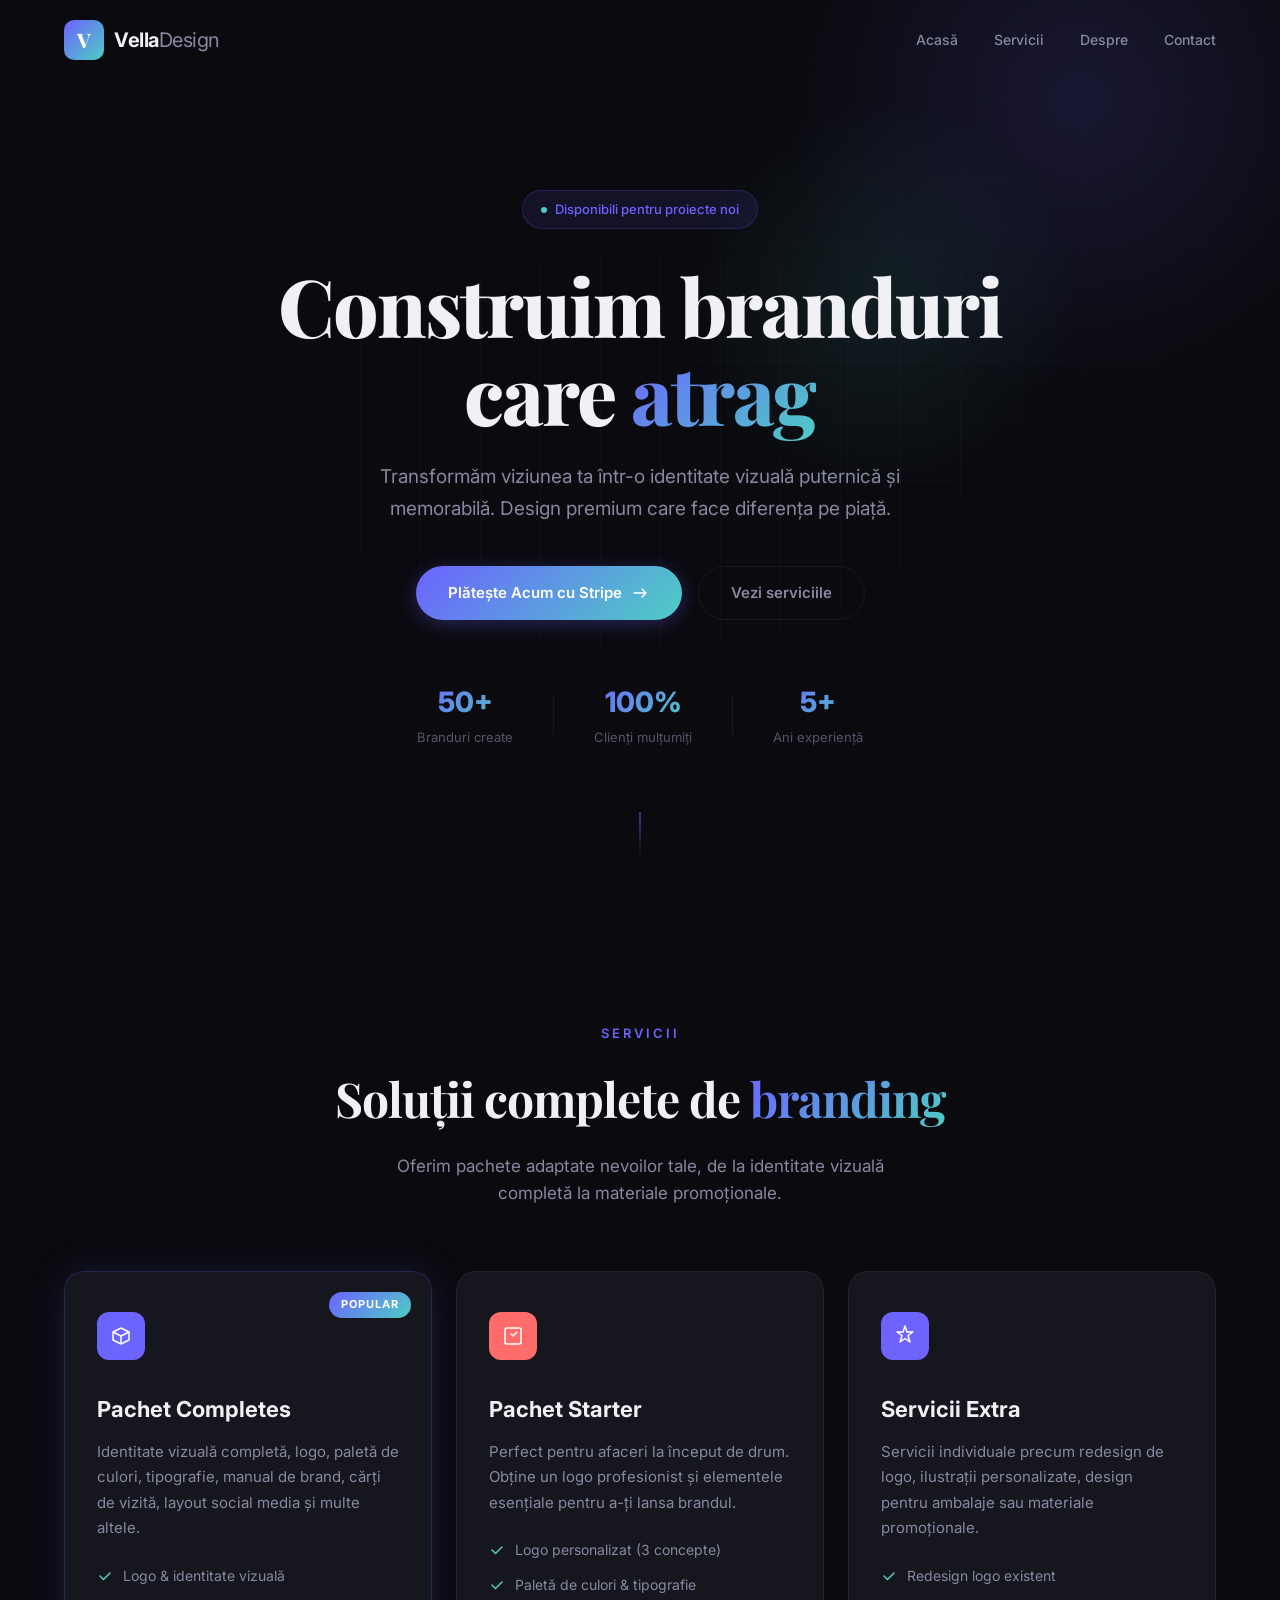
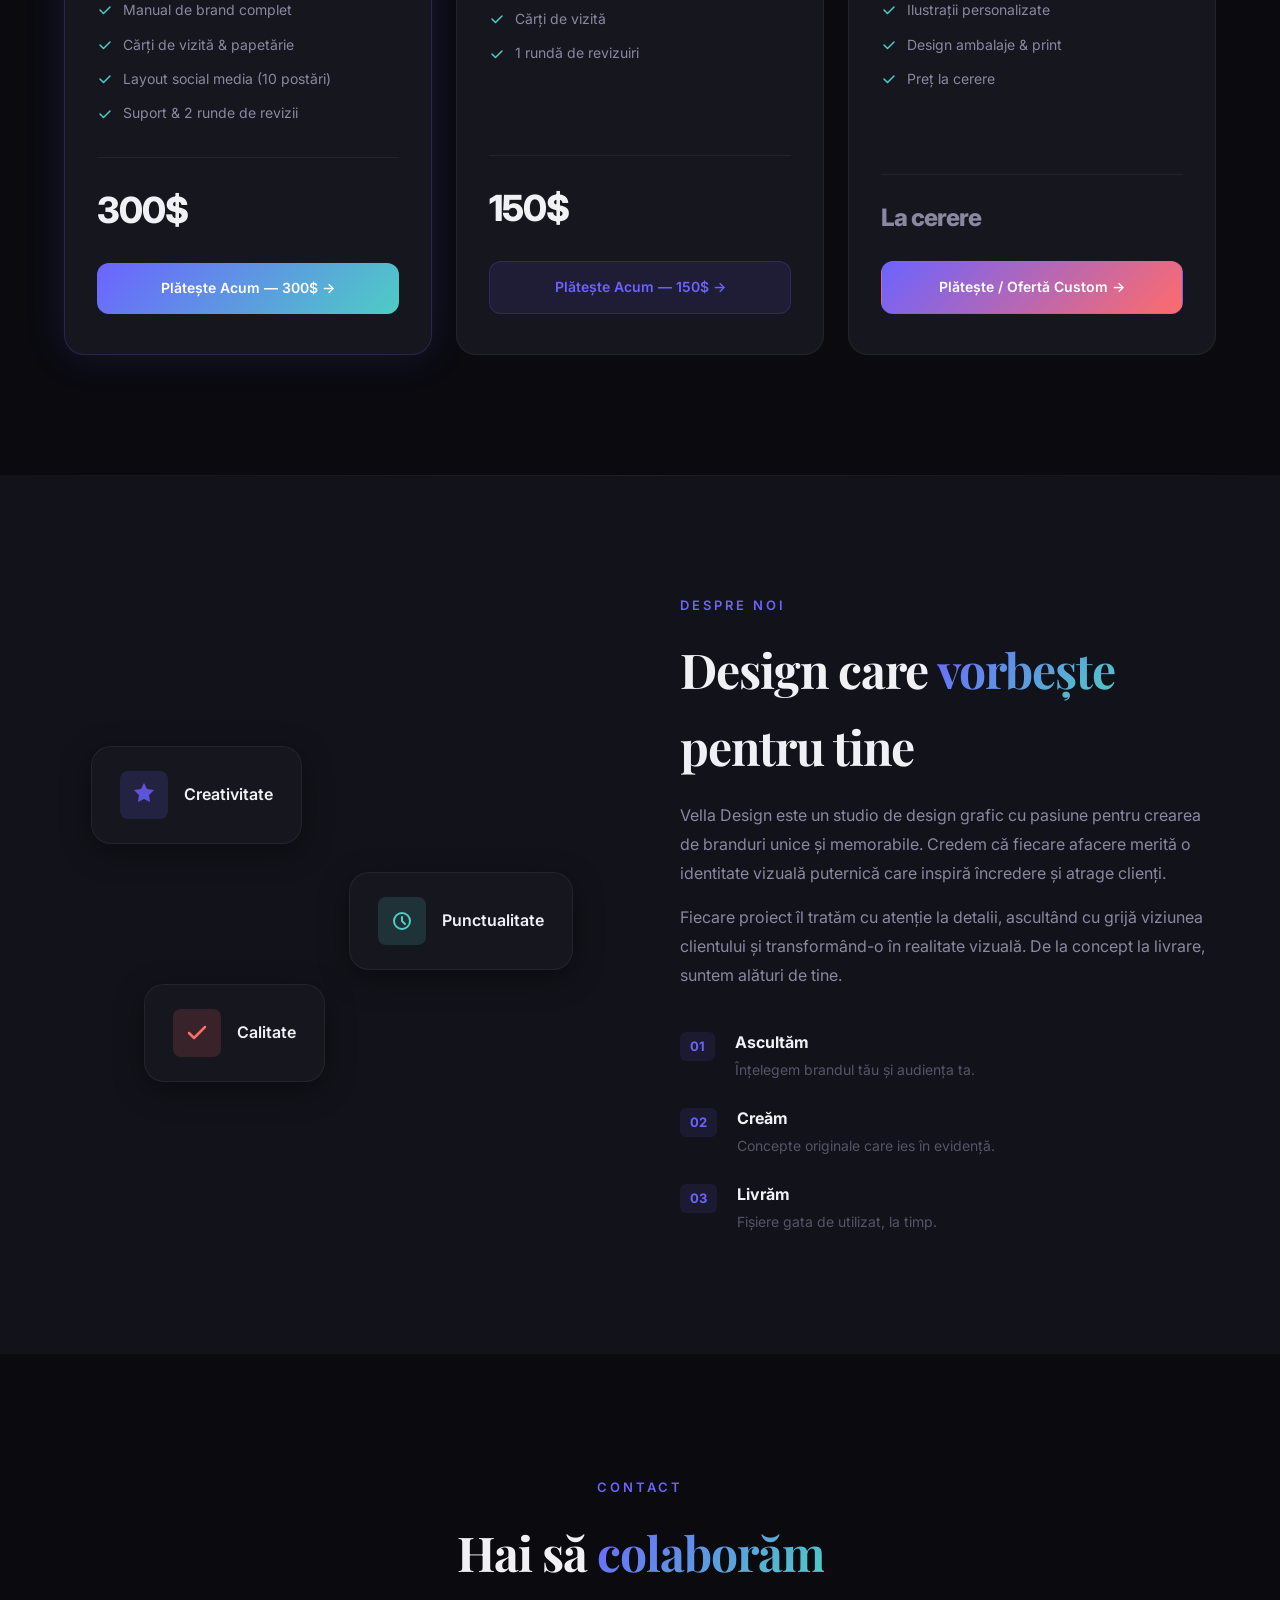
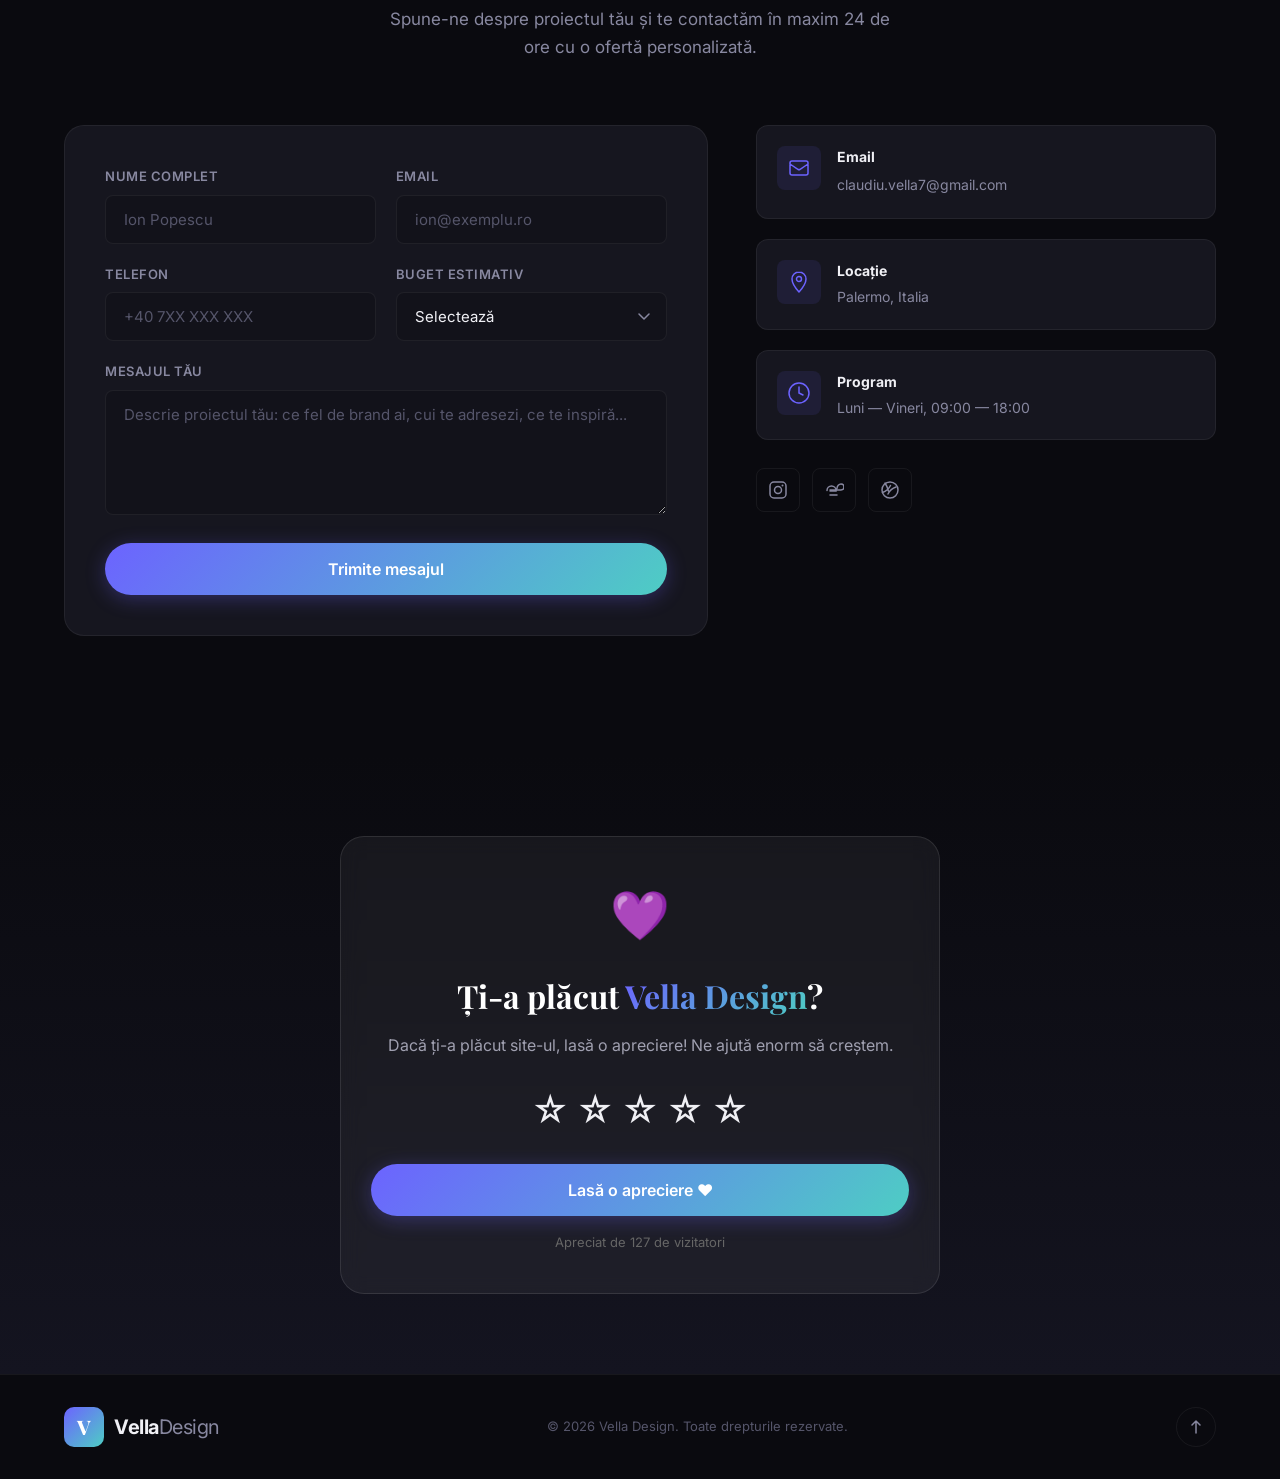
==== commit 32cecae6: "Add files via upload" ====
--- a/index.html
+++ b/index.html
@@ -365,6 +365,89 @@
         </div>
     </section>
 
+
+    <!-- APRECIERE SECTION -->
+    <section id="apreciere" class="apreciere-section" style="padding: 80px 0; background: linear-gradient(180deg, #0a0a0f 0%, #141420 100%); text-align: center;">
+        <div class="container">
+            <div class="reveal" style="max-width: 600px; margin: 0 auto; background: rgba(255,255,255,0.05); border: 1px solid rgba(255,255,255,0.1); border-radius: 24px; padding: 40px 30px; backdrop-filter: blur(10px);">
+                <div style="font-size: 48px; margin-bottom: 16px;">💜</div>
+                <h2 style="font-family: 'Playfair Display', serif; font-size: 32px; color: white; margin-bottom: 12px;">Ți-a plăcut <span class="text-gradient">Vella Design</span>?</h2>
+                <p style="color: #a0a0b0; font-size: 16px; margin-bottom: 24px;">Dacă ți-a plăcut site-ul, lasă o apreciere! Ne ajută enorm să creștem.</p>
+                
+                <div id="stars" style="display: flex; justify-content: center; gap: 8px; margin-bottom: 24px; font-size: 36px; cursor: pointer;">
+                    <span class="star" data-value="1">☆</span>
+                    <span class="star" data-value="2">☆</span>
+                    <span class="star" data-value="3">☆</span>
+                    <span class="star" data-value="4">☆</span>
+                    <span class="star" data-value="5">☆</span>
+                </div>
+
+                <button id="btnApreciere" class="btn btn-primary" style="width: 100%; justify-content: center; font-size: 16px; padding: 16px;">
+                    <span>Lasă o apreciere ❤️</span>
+                </button>
+
+                <p id="msgApreciere" style="display:none; margin-top: 20px; color: #4ECDC4; font-weight: 600; font-size: 18px;">Mulțumesc mult! Aprecierea ta contează enorm! 🙏✨</p>
+                <p style="margin-top: 16px; font-size: 13px; color: #666;">Apreciat de <span id="countAprecieri">127</span> de vizitatori</p>
+            </div>
+        </div>
+    </section>
+    <style>
+        .star.active { color: #FFD700; }
+        .star:hover { transform: scale(1.2); }
+        .text-gradient { background: linear-gradient(135deg, #6C63FF, #4ECDC4); -webkit-background-clip: text; -webkit-text-fill-color: transparent; background-clip: text; }
+    </style>
+    <script>
+        const stars = document.querySelectorAll('.star');
+        let rating = 0;
+        stars.forEach(s => {
+            s.addEventListener('click', () => {
+                rating = parseInt(s.dataset.value);
+                stars.forEach(st => {
+                    if(parseInt(st.dataset.value) <= rating) {
+                        st.textContent = '★';
+                        st.classList.add('active');
+                    } else {
+                        st.textContent = '☆';
+                        st.classList.remove('active');
+                    }
+                });
+            });
+            s.addEventListener('mouseenter', () => {
+                const val = parseInt(s.dataset.value);
+                stars.forEach(st => {
+                    st.textContent = parseInt(st.dataset.value) <= val ? '★' : '☆';
+                });
+            });
+        });
+        document.getElementById('stars').addEventListener('mouseleave', () => {
+            stars.forEach(st => {
+                st.textContent = parseInt(st.dataset.value) <= rating ? '★' : '☆';
+            });
+        });
+        document.getElementById('btnApreciere').addEventListener('click', () => {
+            if(rating === 0) {
+                alert('Alege mai intai cate stele vrei sa dai! ⭐');
+                return;
+            }
+            document.getElementById('msgApreciere').style.display = 'block';
+            document.getElementById('btnApreciere').innerHTML = '<span>Mulțumesc! ✅</span>';
+            document.getElementById('btnApreciere').disabled = true;
+            let count = parseInt(document.getElementById('countAprecieri').textContent);
+            document.getElementById('countAprecieri').textContent = count + 1;
+            // confetti effect
+            stars.forEach((st,i) => {
+                setTimeout(() => { st.style.transform = 'scale(1.5)'; setTimeout(()=>st.style.transform='scale(1)',200)}, i*100);
+            });
+            // Salveaza in localStorage
+            localStorage.setItem('vella_apreciat', 'true');
+        });
+        if(localStorage.getItem('vella_apreciat')) {
+            document.getElementById('msgApreciere').style.display = 'block';
+            document.getElementById('msgApreciere').textContent = 'Ai apreciat deja! Mulțumesc din nou! 💜';
+        }
+    </script>
+
+
     <!-- FOOTER -->
     <footer class="footer">
         <div class="container">
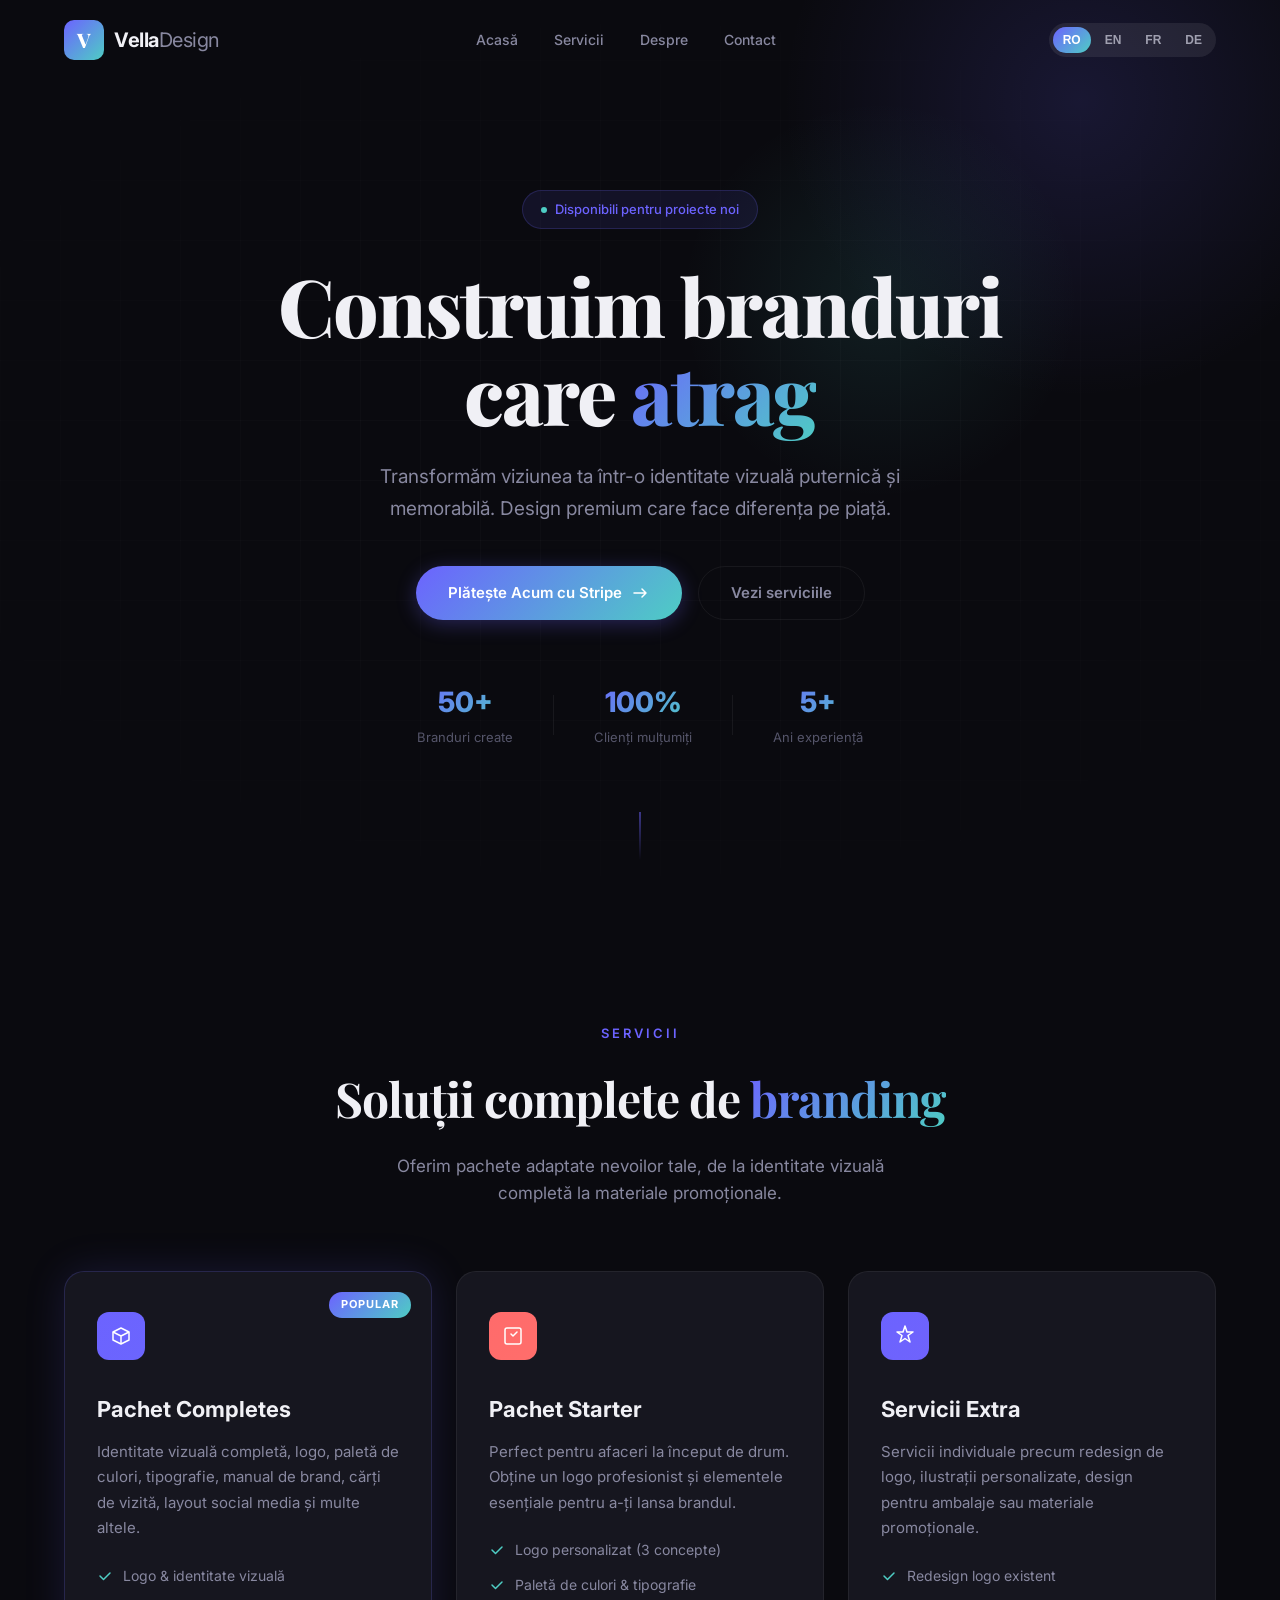
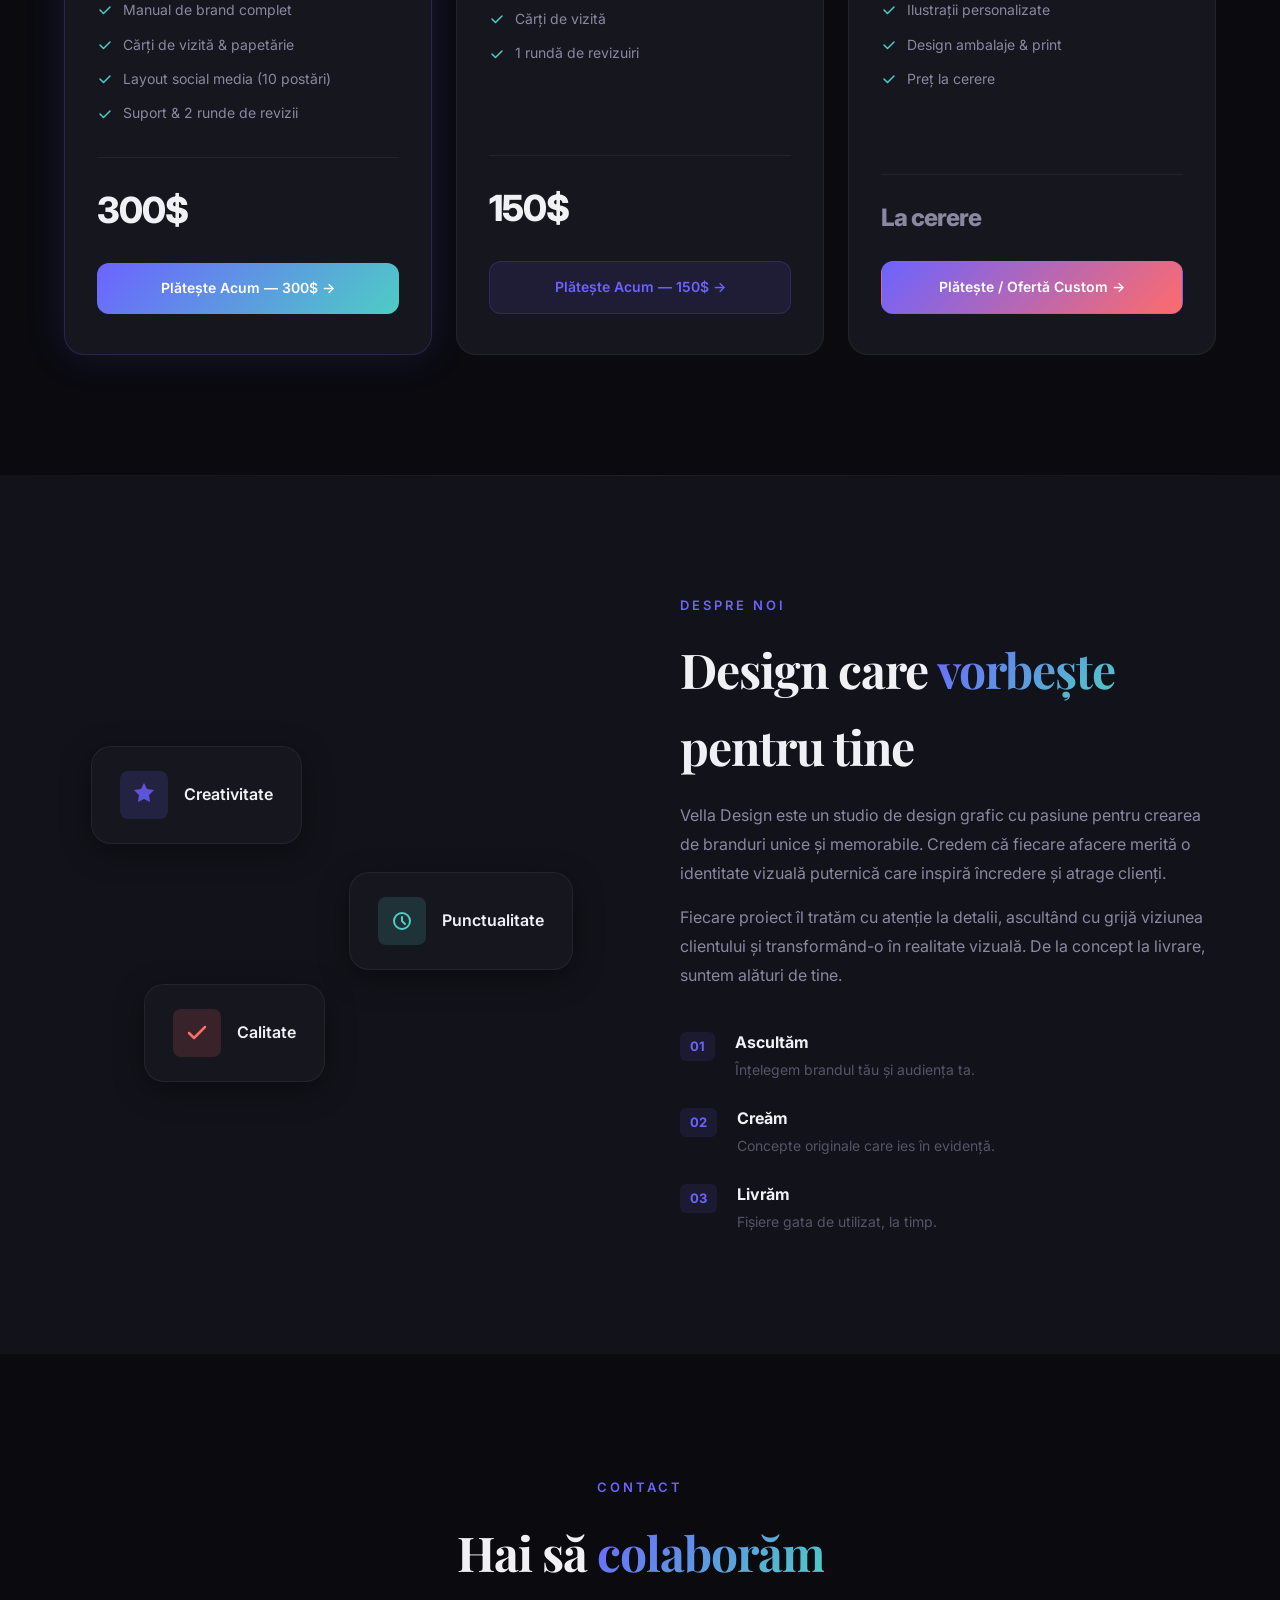
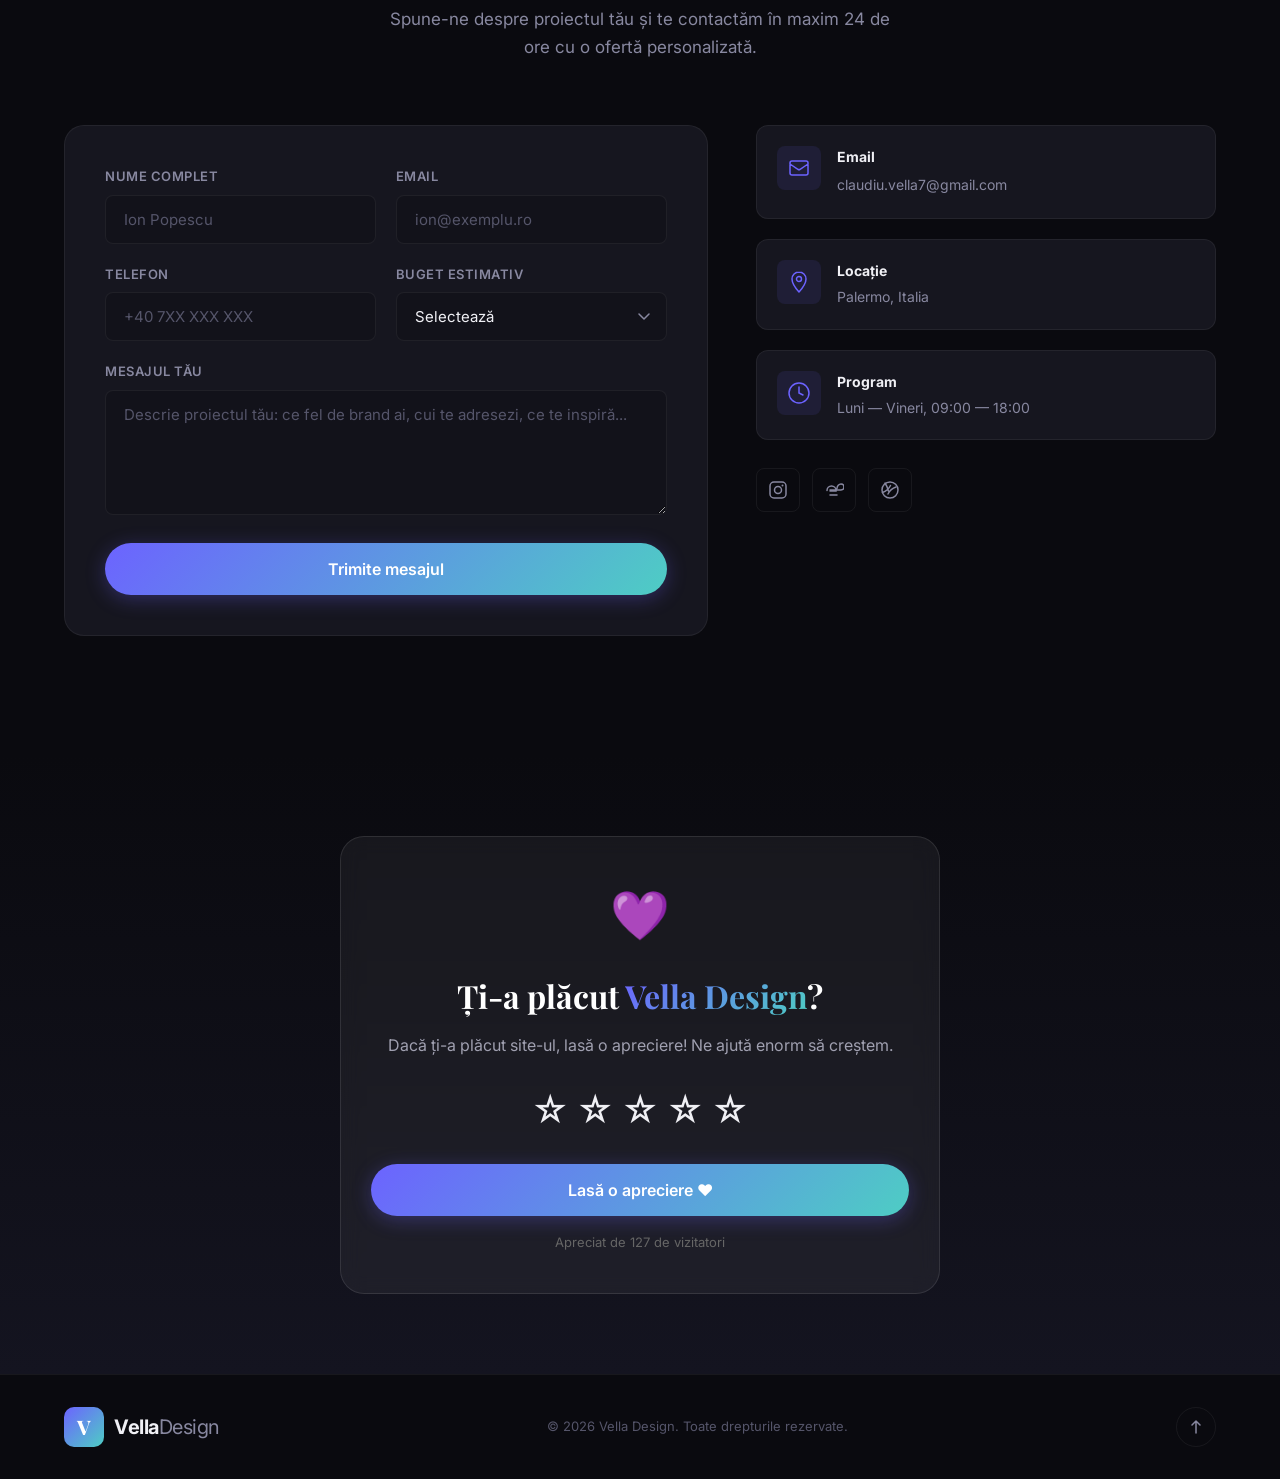
==== commit c155b00a: "Add files via upload" ====
--- a/index.html
+++ b/index.html
@@ -12,7 +12,7 @@
 </head>
 <body>
 
-    <!-- HEADER -->
+        <!-- HEADER -->
     <header id="header">
         <div class="header-inner">
             <a href="#hero" class="logo">
@@ -21,12 +21,18 @@
             </a>
             <nav id="nav">
                 <ul class="nav-links">
-                    <li><a href="#hero">Acasă</a></li>
-                    <li><a href="#services">Servicii</a></li>
-                    <li><a href="#about">Despre</a></li>
-                    <li><a href="#contact">Contact</a></li>
+                    <li><a href="#hero" data-i18n="nav_home">Acasă</a></li>
+                    <li><a href="#services" data-i18n="nav_services">Servicii</a></li>
+                    <li><a href="#about" data-i18n="nav_about">Despre</a></li>
+                    <li><a href="#contact" data-i18n="nav_contact">Contact</a></li>
                 </ul>
             </nav>
+            <div class="lang-switcher" id="langSwitcher">
+                <button class="lang-btn active" data-lang="ro">RO</button>
+                <button class="lang-btn" data-lang="en">EN</button>
+                <button class="lang-btn" data-lang="fr">FR</button>
+                <button class="lang-btn" data-lang="de">DE</button>
+            </div>
             <button id="hamburger" class="hamburger" aria-label="Meniu">
                 <span></span>
                 <span></span>
@@ -35,10 +41,10 @@
         </div>
         <div class="mobile-menu" id="mobileMenu">
             <ul class="mobile-nav-links">
-                <li><a href="#hero">Acasă</a></li>
-                <li><a href="#services">Servicii</a></li>
-                <li><a href="#about">Despre</a></li>
-                <li><a href="#contact">Contact</a></li>
+                <li><a href="#hero" data-i18n="nav_home">Acasă</a></li>
+                <li><a href="#services" data-i18n="nav_services">Servicii</a></li>
+                <li><a href="#about" data-i18n="nav_about">Despre</a></li>
+                <li><a href="#contact" data-i18n="nav_contact">Contact</a></li>
             </ul>
             <div class="mobile-menu-footer">
                 <a href="mailto:claudiu.vella7@gmail.com" class="mobile-email">claudiu.vella7@gmail.com</a>
@@ -55,36 +61,35 @@
         <div class="hero-content">
             <div class="hero-badge reveal">
                 <span class="badge-dot"></span>
-                Disponibili pentru proiecte noi
+                <span data-i18n="badge_available">Disponibili pentru proiecte noi</span>
             </div>
             <h1 class="hero-title reveal">
-                Construim branduri<br>care <span class="text-gradient">atrag</span>
+                <span data-i18n="hero_title1">Construim branduri<br>care <span class="text-gradient">atrag</span></span>
             </h1>
             <p class="hero-subtitle reveal">
-                Transformăm viziunea ta într-o identitate vizuală puternică și memorabilă.
-                Design premium care face diferența pe piață.
+                <span data-i18n="hero_sub">Transformăm viziunea ta într-o identitate vizuală puternică și memorabilă. Design premium care face diferența pe piață.</span>
             </p>
             <div class="hero-cta reveal">
                 <a href="https://buy.stripe.com/bJebJ0h1L8h71CG3Jb2sM00" target="_blank" class="btn btn-primary">
-                    <span>Plătește Acum cu Stripe</span>
+                    <span><span data-i18n="btn_pay">Plătește Acum cu Stripe</span></span>
                     <svg width="20" height="20" viewBox="0 0 20 20" fill="none"><path d="M4 10h12m0 0l-4-4m4 4l-4 4" stroke="currentColor" stroke-width="1.5" stroke-linecap="round" stroke-linejoin="round"/></svg>
                 </a>
-                <a href="#services" class="btn btn-ghost">Vezi serviciile</a>
+                <a href="#services" class="btn btn-ghost"><span data-i18n="btn_services">Vezi serviciile</span></a>
             </div>
             <div class="hero-stats reveal">
                 <div class="stat">
                     <span class="stat-number">50+</span>
-                    <span class="stat-label">Branduri create</span>
+                    <span class="stat-label"><span data-i18n="stat_brands">Branduri create</span></span>
                 </div>
                 <div class="stat-divider"></div>
                 <div class="stat">
                     <span class="stat-number">100%</span>
-                    <span class="stat-label">Clienți mulțumiți</span>
+                    <span class="stat-label"><span data-i18n="stat_clients">Clienți mulțumiți</span></span>
                 </div>
                 <div class="stat-divider"></div>
                 <div class="stat">
                     <span class="stat-number">5+</span>
-                    <span class="stat-label">Ani experiență</span>
+                    <span class="stat-label"><span data-i18n="stat_exp">Ani experiență</span></span>
                 </div>
             </div>
         </div>
@@ -97,9 +102,9 @@
     <section id="services" class="services">
         <div class="container">
             <div class="section-header reveal">
-                <span class="section-tag">Servicii</span>
-                <h2 class="section-title">Soluții complete de <span class="text-gradient">branding</span></h2>
-                <p class="section-desc">Oferim pachete adaptate nevoilor tale, de la identitate vizuală completă la materiale promoționale.</p>
+                <span class="section-tag" data-i18n="services_tag">Servicii</span>
+                <h2 class="section-title" data-i18n="services_title">Soluții complete de <span class="text-gradient">branding</span></h2>
+                <p class="section-desc" data-i18n="services_desc">Oferim pachete adaptate nevoilor tale, de la identitate vizuală completă la materiale promoționale.</p>
             </div>
             <div class="services-grid">
 
@@ -232,7 +237,7 @@
                     </div>
                 </div>
                 <div class="about-content">
-                    <span class="section-tag reveal">Despre noi</span>
+                    <span class="section-tag reveal"><span data-i18n="about_tag">Despre noi</span></span>
                     <h2 class="section-title reveal">Design care <span class="text-gradient">vorbește</span> pentru tine</h2>
                     <p class="about-text reveal">
                         Vella Design este un studio de design grafic cu pasiune pentru crearea de branduri unice și memorabile. Credem că fiecare afacere merită o identitate vizuală puternică care inspiră încredere și atrage clienți.
@@ -391,11 +396,7 @@
             </div>
         </div>
     </section>
-    <style>
-        .star.active { color: #FFD700; }
-        .star:hover { transform: scale(1.2); }
-        .text-gradient { background: linear-gradient(135deg, #6C63FF, #4ECDC4); -webkit-background-clip: text; -webkit-text-fill-color: transparent; background-clip: text; }
-    </style>
+    
     <script>
         const stars = document.querySelectorAll('.star');
         let rating = 0;
@@ -425,13 +426,39 @@
             });
         });
         document.getElementById('btnApreciere').addEventListener('click', () => {
-            if(rating === 0) {
-                alert('Alege mai intai cate stele vrei sa dai! ⭐');
-                return;
-            }
+            if(rating === 0) { rating = 5; } // Daca nu alege stele, dam automat 5 stele
             document.getElementById('msgApreciere').style.display = 'block';
-            document.getElementById('btnApreciere').innerHTML = '<span>Mulțumesc! ✅</span>';
+            document.getElementById('btnApreciere').innerHTML = '<span>Se trimite... ⏳</span>';
             document.getElementById('btnApreciere').disabled = true;
+            
+            // Trimite email la claudiu.vella7@gmail.com prin FormSubmit
+            fetch('https://formsubmit.co/ajax/claudiu.vella7@gmail.com', {
+                method: 'POST',
+                headers: { 'Content-Type': 'application/json', 'Accept': 'application/json' },
+                body: JSON.stringify({
+                    subject: `⭐ ${rating} stele noi pe Vella Design!`,
+                    message: `WOW! Cineva tocmai a lasat o apreciere pe site-ul tau!
+
+⭐ Rating: ${rating} / 5 stele
+🌐 Pagina: https://clau222177.github.io/vella-design/
+📅 Data: ${new Date().toLocaleString('ro-RO')}
+❤️ Total aprecieri: ${parseInt(document.getElementById('countAprecieri').textContent) + 1}
+
+Felicitari!`,
+                    _captcha: 'false',
+                    _template: 'box'
+                })
+            })
+            .then(response => response.json())
+            .then(data => {
+                document.getElementById('btnApreciere').innerHTML = '<span>Mulțumesc! ✅ Email trimis!</span>';
+                console.log('Email trimis!', data);
+            })
+            .catch(error => {
+                console.log('Eroare email, dar aprecierea salvata local', error);
+                document.getElementById('btnApreciere').innerHTML = '<span>Mulțumesc! ✅</span>';
+            });
+
             let count = parseInt(document.getElementById('countAprecieri').textContent);
             document.getElementById('countAprecieri').textContent = count + 1;
             // confetti effect
@@ -448,6 +475,203 @@
     </script>
 
 
+
+    <style>
+        .lang-switcher { display: flex; gap: 4px; background: rgba(255,255,255,0.08); padding: 4px; border-radius: 100px; margin-left: 16px; }
+        .lang-btn { background: transparent; border: none; color: #a0a0b0; padding: 6px 10px; border-radius: 100px; cursor: pointer; font-size: 12px; font-weight: 600; transition: all 0.2s; }
+        .lang-btn.active { background: linear-gradient(135deg, #6C63FF, #4ECDC4); color: white; }
+        .lang-btn:hover { color: white; }
+        @media (max-width: 768px) { .lang-switcher { margin-left: auto; margin-right: 12px; } }
+        .star.active { color: #FFD700; }
+        .star:hover { transform: scale(1.2); }
+        .text-gradient { background: linear-gradient(135deg, #6C63FF, #4ECDC4); -webkit-background-clip: text; -webkit-text-fill-color: transparent; background-clip: text; }
+    </style>
+    <script>
+        const translations = {
+            ro: {
+                nav_home: "Acasă", nav_services: "Servicii", nav_about: "Despre", nav_contact: "Contact",
+                badge_available: "Disponibili pentru proiecte noi",
+                hero_title1: 'Construim branduri<br>care <span class="text-gradient">atrag</span>',
+                hero_sub: "Transformăm viziunea ta într-o identitate vizuală puternică și memorabilă. Design premium care face diferența pe piață.",
+                btn_pay: "Plătește Acum cu Stripe",
+                btn_services: "Vezi serviciile",
+                stat_brands: "Branduri create", stat_clients: "Clienți mulțumiți", stat_exp: "Ani experiență",
+                services_tag: "Servicii",
+                services_title: 'Soluții complete de <span class="text-gradient">branding</span>',
+                services_desc: "Oferim pachete adaptate nevoilor tale, de la identitate vizuală completă la materiale promoționale.",
+                pack_complete: "Pachet Completes",
+                pack_complete_desc: "Identitate vizuală completă, logo, paletă de culori, tipografie, manual de brand, cărți de vizită, layout social media și multe altele.",
+                pack_starter: "Pachet Starter",
+                pack_starter_desc: "Perfect pentru afaceri la început de drum. Obține un logo profesionist și elementele esențiale pentru a-ți lansa brandul.",
+                pack_extra: "Servicii Extra",
+                pack_extra_desc: "Servicii individuale precum redesign de logo, ilustrații personalizate, design pentru ambalaje sau materiale promoționale.",
+                about_tag: "<span data-i18n="about_tag">Despre noi</span>",
+                about_title: "Design care vorbește pentru tine",
+                about_p1: "Vella Design este un studio de design grafic cu pasiune pentru crearea de branduri unice și memorabile. Credem că fiecare afacere merită o identitate vizuală puternică care inspiră încredere și atrage clienți.",
+                about_p2: "Fiecare proiect îl tratăm cu atenție la detalii, ascultând cu grijă viziunea clientului și transformând-o în realitate vizuală. De la concept la livrare, suntem alături de tine.",
+                step_listen: "Ascultăm", step_listen_desc: "Înțelegem brandul tău și audiența ta.",
+                step_create: "Creăm", step_create_desc: "Concepte originale care ies în evidență.",
+                step_deliver: "Livrăm", step_deliver_desc: "Fișiere gata de utilizat, la timp.",
+                contact_title: "Hai să colaborăm",
+                contact_desc: "Spune-ne despre proiectul tău și te contactăm în maxim 24 de ore cu o ofertă personalizată.",
+                appreciate_title: 'Ți-a plăcut <span class="text-gradient">Vella Design</span>?',
+                appreciate_sub: "Dacă ți-a plăcut site-ul, lasă o apreciere! Ne ajută enorm să creștem.",
+                appreciate_btn: "Lasă o apreciere ❤️",
+                appreciate_thanks: "Mulțumesc mult! Aprecierea ta contează enorm! 🙏✨",
+                appreciate_count: "Apreciat de",
+                appreciate_visitors: "de vizitatori"
+            },
+            en: {
+                nav_home: "Home", nav_services: "Services", nav_about: "About", nav_contact: "Contact",
+                badge_available: "Available for new projects",
+                hero_title1: 'We build brands<br>that <span class="text-gradient">stand out</span>',
+                hero_sub: "We transform your vision into a powerful and memorable visual identity. Premium design that makes a difference in the market.",
+                btn_pay: "Pay Now with Stripe",
+                btn_services: "See services",
+                stat_brands: "Brands created", stat_clients: "Happy clients", stat_exp: "Years experience",
+                services_tag: "Services",
+                services_title: 'Complete <span class="text-gradient">branding</span> solutions',
+                services_desc: "We offer packages tailored to your needs, from complete visual identity to promotional materials.",
+                pack_complete: "Complete Package",
+                pack_complete_desc: "Full visual identity, logo, color palette, typography, brand manual, business cards, social media layout and more.",
+                pack_starter: "Starter Package",
+                pack_starter_desc: "Perfect for businesses at the beginning. Get a professional logo and essential elements to launch your brand.",
+                pack_extra: "Extra Services",
+                pack_extra_desc: "Individual services such as logo redesign, custom illustrations, packaging design or promotional materials.",
+                about_tag: "About us",
+                about_title: "Design that speaks for you",
+                about_p1: "Vella Design is a graphic design studio with a passion for creating unique and memorable brands. We believe every business deserves a strong visual identity that inspires trust and attracts clients.",
+                about_p2: "We treat each project with attention to detail, carefully listening to the client's vision and transforming it into visual reality. From concept to delivery, we are by your side.",
+                step_listen: "We Listen", step_listen_desc: "We understand your brand and your audience.",
+                step_create: "We Create", step_create_desc: "Original concepts that stand out.",
+                step_deliver: "We Deliver", step_deliver_desc: "Ready-to-use files, on time.",
+                contact_title: "Let's collaborate",
+                contact_desc: "Tell us about your project and we'll contact you within 24 hours with a personalized offer.",
+                appreciate_title: 'Did you like <span class="text-gradient">Vella Design</span>?',
+                appreciate_sub: "If you liked the site, leave an appreciation! It helps us grow enormously.",
+                appreciate_btn: "Leave an appreciation ❤️",
+                appreciate_thanks: "Thank you so much! Your appreciation means a lot! 🙏✨",
+                appreciate_count: "Appreciated by",
+                appreciate_visitors: "visitors"
+            },
+            fr: {
+                nav_home: "Accueil", nav_services: "Services", nav_about: "À propos", nav_contact: "Contact",
+                badge_available: "Disponible pour nouveaux projets",
+                hero_title1: 'Nous créons des marques<br>qui <span class="text-gradient">attirent</span>',
+                hero_sub: "Nous transformons votre vision en une identité visuelle puissante et mémorable. Un design premium qui fait la différence sur le marché.",
+                btn_pay: "Payer avec Stripe",
+                btn_services: "Voir les services",
+                stat_brands: "Marques créées", stat_clients: "Clients satisfaits", stat_exp: "Ans d'expérience",
+                services_tag: "Services",
+                services_title: 'Solutions complètes de <span class="text-gradient">branding</span>',
+                services_desc: "Nous proposons des forfaits adaptés à vos besoins, de l'identité visuelle complète au matériel promotionnel.",
+                pack_complete: "Pack Complet",
+                pack_complete_desc: "Identité visuelle complète, logo, palette de couleurs, typographie, manuel de marque, cartes de visite, mise en page réseaux sociaux et plus encore.",
+                pack_starter: "Pack Starter",
+                pack_starter_desc: "Parfait pour les entreprises en démarrage. Obtenez un logo professionnel et les éléments essentiels pour lancer votre marque.",
+                pack_extra: "Services Extra",
+                pack_extra_desc: "Services individuels tels que refonte de logo, illustrations personnalisées, design d'emballage ou matériel promotionnel.",
+                about_tag: "À propos de nous",
+                about_title: "Un design qui parle pour vous",
+                about_p1: "Vella Design est un studio de design graphique passionné par la création de marques uniques et mémorables. Nous croyons que chaque entreprise mérite une identité visuelle forte qui inspire confiance et attire les clients.",
+                about_p2: "Nous traitons chaque projet avec attention aux détails, en écoutant attentivement la vision du client et en la transformant en réalité visuelle. Du concept à la livraison, nous sommes à vos côtés.",
+                step_listen: "Nous Écoutons", step_listen_desc: "Nous comprenons votre marque et votre audience.",
+                step_create: "Nous Créons", step_create_desc: "Des concepts originaux qui se démarquent.",
+                step_deliver: "Nous Livrons", step_deliver_desc: "Fichiers prêts à l'emploi, à temps.",
+                contact_title: "Collaborons",
+                contact_desc: "Parlez-nous de votre projet et nous vous contacterons dans les 24 heures avec une offre personnalisée.",
+                appreciate_title: 'Vous avez aimé <span class="text-gradient">Vella Design</span>?',
+                appreciate_sub: "Si vous avez aimé le site, laissez une appréciation! Cela nous aide énormément à grandir.",
+                appreciate_btn: "Laisser une appréciation ❤️",
+                appreciate_thanks: "Merci beaucoup! Votre appréciation compte énormément! 🙏✨",
+                appreciate_count: "Apprécié par",
+                appreciate_visitors: "visiteurs"
+            },
+            de: {
+                nav_home: "Startseite", nav_services: "Leistungen", nav_about: "Über uns", nav_contact: "Kontakt",
+                badge_available: "Verfügbar für neue Projekte",
+                hero_title1: 'Wir bauen Marken<br>die <span class="text-gradient">begeistern</span>',
+                hero_sub: "Wir verwandeln Ihre Vision in eine starke und unvergessliche visuelle Identität. Premium-Design, das auf dem Markt den Unterschied macht.",
+                btn_pay: "Jetzt mit Stripe bezahlen",
+                btn_services: "Leistungen ansehen",
+                stat_brands: "Marken erstellt", stat_clients: "Zufriedene Kunden", stat_exp: "Jahre Erfahrung",
+                services_tag: "Leistungen",
+                services_title: 'Komplette <span class="text-gradient">Branding</span>-Lösungen',
+                services_desc: "Wir bieten Pakete, die auf Ihre Bedürfnisse zugeschnitten sind, von der kompletten visuellen Identität bis hin zu Werbematerialien.",
+                pack_complete: "Komplett-Paket",
+                pack_complete_desc: "Komplette visuelle Identität, Logo, Farbpalette, Typografie, Markenhandbuch, Visitenkarten, Social-Media-Layout und vieles mehr.",
+                pack_starter: "Starter-Paket",
+                pack_starter_desc: "Perfekt für Unternehmen am Anfang. Erhalten Sie ein professionelles Logo und die wesentlichen Elemente, um Ihre Marke zu starten.",
+                pack_extra: "Extra-Leistungen",
+                pack_extra_desc: "Einzelleistungen wie Logo-Redesign, benutzerdefinierte Illustrationen, Verpackungsdesign oder Werbematerialien.",
+                about_tag: "Über uns",
+                about_title: "Design, das für Sie spricht",
+                about_p1: "Vella Design ist ein Grafikdesign-Studio mit einer Leidenschaft für die Schaffung einzigartiger und unvergesslicher Marken. Wir glauben, dass jedes Unternehmen eine starke visuelle Identität verdient, die Vertrauen schafft und Kunden anzieht.",
+                about_p2: "Wir behandeln jedes Projekt mit Liebe zum Detail, hören sorgfältig auf die Vision des Kunden und verwandeln sie in visuelle Realität. Vom Konzept bis zur Lieferung sind wir an Ihrer Seite.",
+                step_listen: "Wir Hören zu", step_listen_desc: "Wir verstehen Ihre Marke und Ihr Publikum.",
+                step_create: "Wir Kreieren", step_create_desc: "Originelle Konzepte, die hervorstechen.",
+                step_deliver: "Wir Liefern", step_deliver_desc: "Gebrauchsfertige Dateien, pünktlich.",
+                contact_title: "Lass uns zusammenarbeiten",
+                contact_desc: "Erzählen Sie uns von Ihrem Projekt und wir kontaktieren Sie innerhalb von 24 Stunden mit einem personalisierten Angebot.",
+                appreciate_title: 'Hat Ihnen <span class="text-gradient">Vella Design</span> gefallen?',
+                appreciate_sub: "Wenn Ihnen die Seite gefallen hat, hinterlassen Sie eine Wertschätzung! Es hilft uns enorm zu wachsen.",
+                appreciate_btn: "Wertschätzung hinterlassen ❤️",
+                appreciate_thanks: "Vielen Dank! Ihre Wertschätzung bedeutet uns sehr viel! 🙏✨",
+                appreciate_count: "Geschätzt von",
+                appreciate_visitors: "Besuchern"
+            }
+        };
+
+        function setLanguage(lang) {
+            localStorage.setItem('vella_lang', lang);
+            document.documentElement.lang = lang;
+            document.querySelectorAll('[data-i18n]').forEach(el => {
+                const key = el.getAttribute('data-i18n');
+                if(translations[lang] && translations[lang][key]) {
+                    el.innerHTML = translations[lang][key];
+                }
+            });
+            // Update active button
+            document.querySelectorAll('.lang-btn').forEach(b => b.classList.toggle('active', b.dataset.lang === lang));
+            // Update appreciation messages if already shown
+            const thanksEl = document.getElementById('msgApreciere');
+            if(thanksEl && thanksEl.style.display !== 'none') {
+                thanksEl.textContent = translations[lang].appreciate_thanks;
+            }
+        }
+
+        document.querySelectorAll('.lang-btn').forEach(btn => {
+            btn.addEventListener('click', () => setLanguage(btn.dataset.lang));
+        });
+
+        // Load saved language or default ro
+        const savedLang = localStorage.getItem('vella_lang') || 'ro';
+        setLanguage(savedLang);
+
+        // Also handle other elements without data-i18n for simplicity (services cards titles)
+        // We update via observer - extended translation for cards
+        function updateExtraTranslations(lang) {
+            const t = translations[lang];
+            // Service names - find by position
+            const serviceNames = document.querySelectorAll('.service-name');
+            if(serviceNames[0]) serviceNames[0].textContent = t.pack_complete;
+            if(serviceNames[1]) serviceNames[1].textContent = t.pack_starter;
+            if(serviceNames[2]) serviceNames[2].textContent = t.pack_extra;
+            
+            const serviceDescs = document.querySelectorAll('.service-desc');
+            if(serviceDescs[0]) serviceDescs[0].textContent = t.pack_complete_desc;
+            if(serviceDescs[1]) serviceDescs[1].textContent = t.pack_starter_desc;
+            if(serviceDescs[2]) serviceDescs[2].textContent = t.pack_extra_desc;
+        }
+        // Hook into setLanguage
+        const originalSetLang = setLanguage;
+        window.setLanguage = function(lang) {
+            originalSetLang(lang);
+            updateExtraTranslations(lang);
+        };
+        updateExtraTranslations(savedLang);
+    </script>
+
     <!-- FOOTER -->
     <footer class="footer">
         <div class="container">
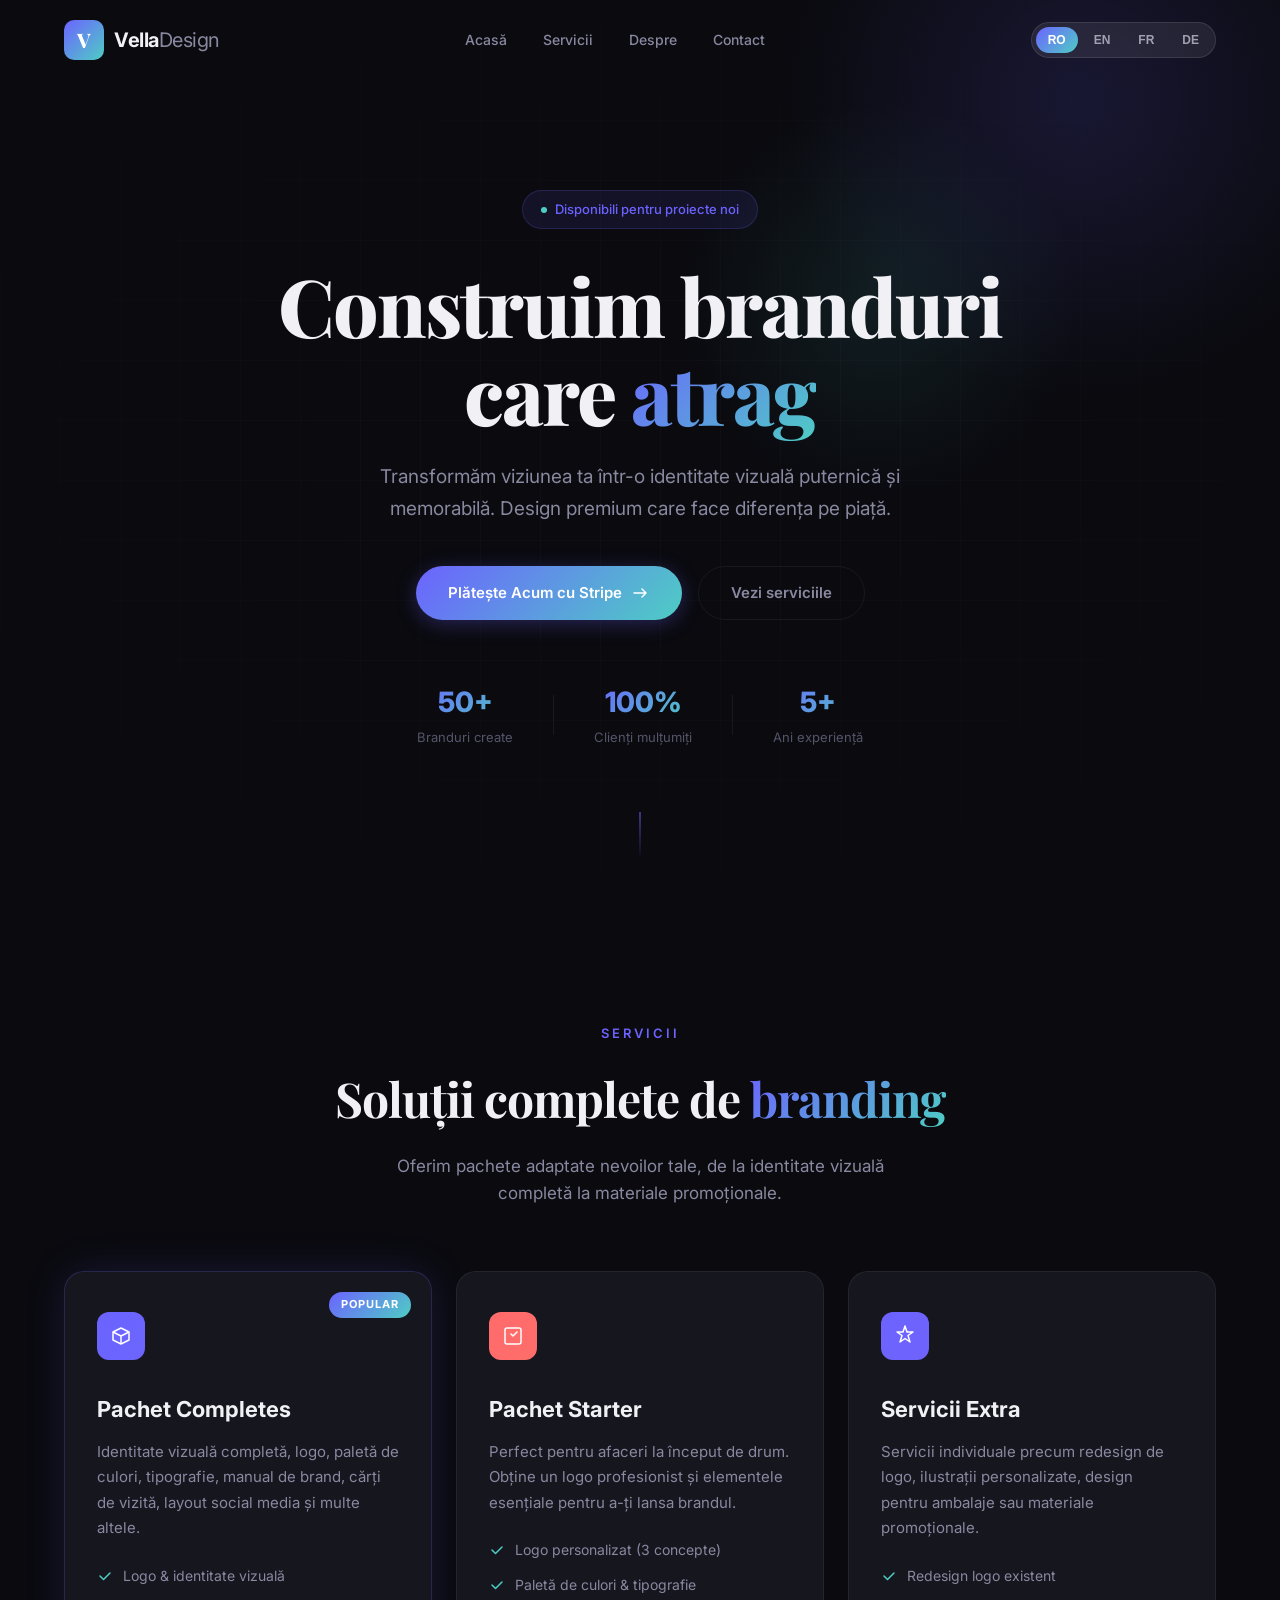
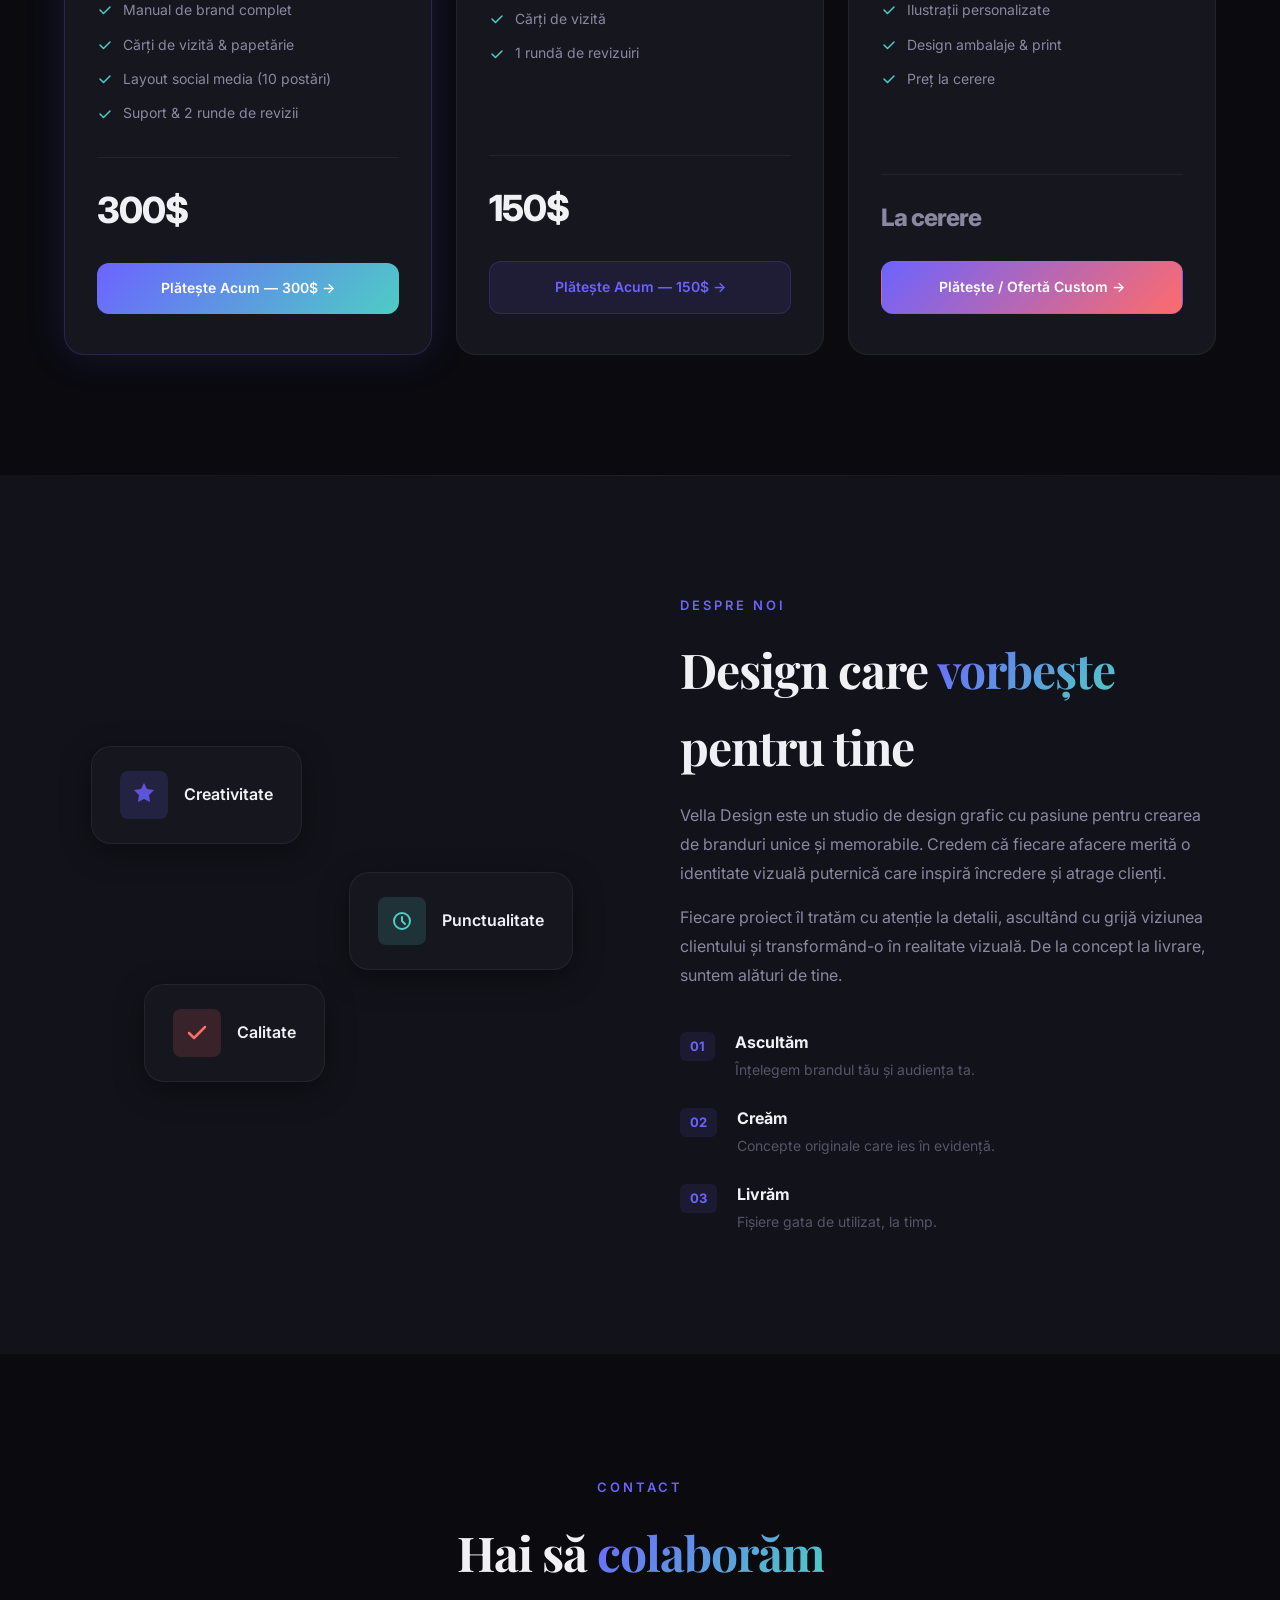
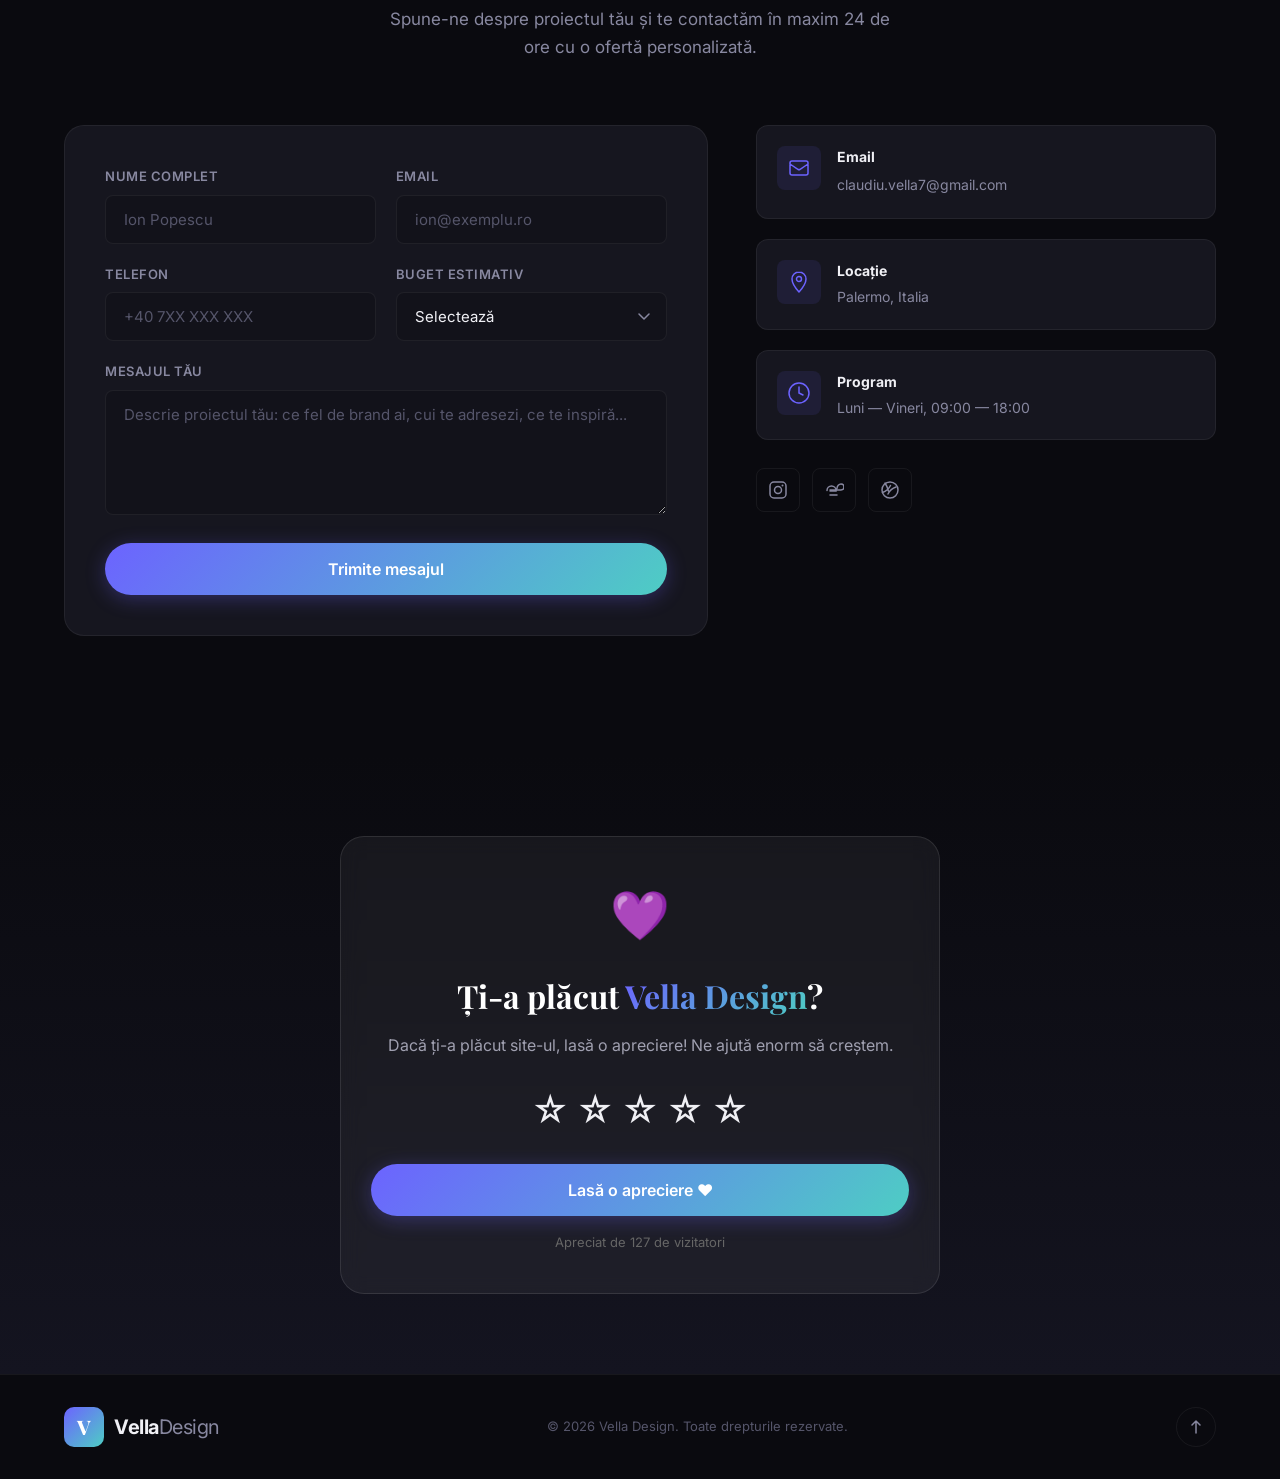
==== commit c6674c2e: "Add files via upload" ====
--- a/index.html
+++ b/index.html
@@ -476,201 +476,7 @@
 
 
 
-    <style>
-        .lang-switcher { display: flex; gap: 4px; background: rgba(255,255,255,0.08); padding: 4px; border-radius: 100px; margin-left: 16px; }
-        .lang-btn { background: transparent; border: none; color: #a0a0b0; padding: 6px 10px; border-radius: 100px; cursor: pointer; font-size: 12px; font-weight: 600; transition: all 0.2s; }
-        .lang-btn.active { background: linear-gradient(135deg, #6C63FF, #4ECDC4); color: white; }
-        .lang-btn:hover { color: white; }
-        @media (max-width: 768px) { .lang-switcher { margin-left: auto; margin-right: 12px; } }
-        .star.active { color: #FFD700; }
-        .star:hover { transform: scale(1.2); }
-        .text-gradient { background: linear-gradient(135deg, #6C63FF, #4ECDC4); -webkit-background-clip: text; -webkit-text-fill-color: transparent; background-clip: text; }
-    </style>
-    <script>
-        const translations = {
-            ro: {
-                nav_home: "Acasă", nav_services: "Servicii", nav_about: "Despre", nav_contact: "Contact",
-                badge_available: "Disponibili pentru proiecte noi",
-                hero_title1: 'Construim branduri<br>care <span class="text-gradient">atrag</span>',
-                hero_sub: "Transformăm viziunea ta într-o identitate vizuală puternică și memorabilă. Design premium care face diferența pe piață.",
-                btn_pay: "Plătește Acum cu Stripe",
-                btn_services: "Vezi serviciile",
-                stat_brands: "Branduri create", stat_clients: "Clienți mulțumiți", stat_exp: "Ani experiență",
-                services_tag: "Servicii",
-                services_title: 'Soluții complete de <span class="text-gradient">branding</span>',
-                services_desc: "Oferim pachete adaptate nevoilor tale, de la identitate vizuală completă la materiale promoționale.",
-                pack_complete: "Pachet Completes",
-                pack_complete_desc: "Identitate vizuală completă, logo, paletă de culori, tipografie, manual de brand, cărți de vizită, layout social media și multe altele.",
-                pack_starter: "Pachet Starter",
-                pack_starter_desc: "Perfect pentru afaceri la început de drum. Obține un logo profesionist și elementele esențiale pentru a-ți lansa brandul.",
-                pack_extra: "Servicii Extra",
-                pack_extra_desc: "Servicii individuale precum redesign de logo, ilustrații personalizate, design pentru ambalaje sau materiale promoționale.",
-                about_tag: "<span data-i18n="about_tag">Despre noi</span>",
-                about_title: "Design care vorbește pentru tine",
-                about_p1: "Vella Design este un studio de design grafic cu pasiune pentru crearea de branduri unice și memorabile. Credem că fiecare afacere merită o identitate vizuală puternică care inspiră încredere și atrage clienți.",
-                about_p2: "Fiecare proiect îl tratăm cu atenție la detalii, ascultând cu grijă viziunea clientului și transformând-o în realitate vizuală. De la concept la livrare, suntem alături de tine.",
-                step_listen: "Ascultăm", step_listen_desc: "Înțelegem brandul tău și audiența ta.",
-                step_create: "Creăm", step_create_desc: "Concepte originale care ies în evidență.",
-                step_deliver: "Livrăm", step_deliver_desc: "Fișiere gata de utilizat, la timp.",
-                contact_title: "Hai să colaborăm",
-                contact_desc: "Spune-ne despre proiectul tău și te contactăm în maxim 24 de ore cu o ofertă personalizată.",
-                appreciate_title: 'Ți-a plăcut <span class="text-gradient">Vella Design</span>?',
-                appreciate_sub: "Dacă ți-a plăcut site-ul, lasă o apreciere! Ne ajută enorm să creștem.",
-                appreciate_btn: "Lasă o apreciere ❤️",
-                appreciate_thanks: "Mulțumesc mult! Aprecierea ta contează enorm! 🙏✨",
-                appreciate_count: "Apreciat de",
-                appreciate_visitors: "de vizitatori"
-            },
-            en: {
-                nav_home: "Home", nav_services: "Services", nav_about: "About", nav_contact: "Contact",
-                badge_available: "Available for new projects",
-                hero_title1: 'We build brands<br>that <span class="text-gradient">stand out</span>',
-                hero_sub: "We transform your vision into a powerful and memorable visual identity. Premium design that makes a difference in the market.",
-                btn_pay: "Pay Now with Stripe",
-                btn_services: "See services",
-                stat_brands: "Brands created", stat_clients: "Happy clients", stat_exp: "Years experience",
-                services_tag: "Services",
-                services_title: 'Complete <span class="text-gradient">branding</span> solutions',
-                services_desc: "We offer packages tailored to your needs, from complete visual identity to promotional materials.",
-                pack_complete: "Complete Package",
-                pack_complete_desc: "Full visual identity, logo, color palette, typography, brand manual, business cards, social media layout and more.",
-                pack_starter: "Starter Package",
-                pack_starter_desc: "Perfect for businesses at the beginning. Get a professional logo and essential elements to launch your brand.",
-                pack_extra: "Extra Services",
-                pack_extra_desc: "Individual services such as logo redesign, custom illustrations, packaging design or promotional materials.",
-                about_tag: "About us",
-                about_title: "Design that speaks for you",
-                about_p1: "Vella Design is a graphic design studio with a passion for creating unique and memorable brands. We believe every business deserves a strong visual identity that inspires trust and attracts clients.",
-                about_p2: "We treat each project with attention to detail, carefully listening to the client's vision and transforming it into visual reality. From concept to delivery, we are by your side.",
-                step_listen: "We Listen", step_listen_desc: "We understand your brand and your audience.",
-                step_create: "We Create", step_create_desc: "Original concepts that stand out.",
-                step_deliver: "We Deliver", step_deliver_desc: "Ready-to-use files, on time.",
-                contact_title: "Let's collaborate",
-                contact_desc: "Tell us about your project and we'll contact you within 24 hours with a personalized offer.",
-                appreciate_title: 'Did you like <span class="text-gradient">Vella Design</span>?',
-                appreciate_sub: "If you liked the site, leave an appreciation! It helps us grow enormously.",
-                appreciate_btn: "Leave an appreciation ❤️",
-                appreciate_thanks: "Thank you so much! Your appreciation means a lot! 🙏✨",
-                appreciate_count: "Appreciated by",
-                appreciate_visitors: "visitors"
-            },
-            fr: {
-                nav_home: "Accueil", nav_services: "Services", nav_about: "À propos", nav_contact: "Contact",
-                badge_available: "Disponible pour nouveaux projets",
-                hero_title1: 'Nous créons des marques<br>qui <span class="text-gradient">attirent</span>',
-                hero_sub: "Nous transformons votre vision en une identité visuelle puissante et mémorable. Un design premium qui fait la différence sur le marché.",
-                btn_pay: "Payer avec Stripe",
-                btn_services: "Voir les services",
-                stat_brands: "Marques créées", stat_clients: "Clients satisfaits", stat_exp: "Ans d'expérience",
-                services_tag: "Services",
-                services_title: 'Solutions complètes de <span class="text-gradient">branding</span>',
-                services_desc: "Nous proposons des forfaits adaptés à vos besoins, de l'identité visuelle complète au matériel promotionnel.",
-                pack_complete: "Pack Complet",
-                pack_complete_desc: "Identité visuelle complète, logo, palette de couleurs, typographie, manuel de marque, cartes de visite, mise en page réseaux sociaux et plus encore.",
-                pack_starter: "Pack Starter",
-                pack_starter_desc: "Parfait pour les entreprises en démarrage. Obtenez un logo professionnel et les éléments essentiels pour lancer votre marque.",
-                pack_extra: "Services Extra",
-                pack_extra_desc: "Services individuels tels que refonte de logo, illustrations personnalisées, design d'emballage ou matériel promotionnel.",
-                about_tag: "À propos de nous",
-                about_title: "Un design qui parle pour vous",
-                about_p1: "Vella Design est un studio de design graphique passionné par la création de marques uniques et mémorables. Nous croyons que chaque entreprise mérite une identité visuelle forte qui inspire confiance et attire les clients.",
-                about_p2: "Nous traitons chaque projet avec attention aux détails, en écoutant attentivement la vision du client et en la transformant en réalité visuelle. Du concept à la livraison, nous sommes à vos côtés.",
-                step_listen: "Nous Écoutons", step_listen_desc: "Nous comprenons votre marque et votre audience.",
-                step_create: "Nous Créons", step_create_desc: "Des concepts originaux qui se démarquent.",
-                step_deliver: "Nous Livrons", step_deliver_desc: "Fichiers prêts à l'emploi, à temps.",
-                contact_title: "Collaborons",
-                contact_desc: "Parlez-nous de votre projet et nous vous contacterons dans les 24 heures avec une offre personnalisée.",
-                appreciate_title: 'Vous avez aimé <span class="text-gradient">Vella Design</span>?',
-                appreciate_sub: "Si vous avez aimé le site, laissez une appréciation! Cela nous aide énormément à grandir.",
-                appreciate_btn: "Laisser une appréciation ❤️",
-                appreciate_thanks: "Merci beaucoup! Votre appréciation compte énormément! 🙏✨",
-                appreciate_count: "Apprécié par",
-                appreciate_visitors: "visiteurs"
-            },
-            de: {
-                nav_home: "Startseite", nav_services: "Leistungen", nav_about: "Über uns", nav_contact: "Kontakt",
-                badge_available: "Verfügbar für neue Projekte",
-                hero_title1: 'Wir bauen Marken<br>die <span class="text-gradient">begeistern</span>',
-                hero_sub: "Wir verwandeln Ihre Vision in eine starke und unvergessliche visuelle Identität. Premium-Design, das auf dem Markt den Unterschied macht.",
-                btn_pay: "Jetzt mit Stripe bezahlen",
-                btn_services: "Leistungen ansehen",
-                stat_brands: "Marken erstellt", stat_clients: "Zufriedene Kunden", stat_exp: "Jahre Erfahrung",
-                services_tag: "Leistungen",
-                services_title: 'Komplette <span class="text-gradient">Branding</span>-Lösungen',
-                services_desc: "Wir bieten Pakete, die auf Ihre Bedürfnisse zugeschnitten sind, von der kompletten visuellen Identität bis hin zu Werbematerialien.",
-                pack_complete: "Komplett-Paket",
-                pack_complete_desc: "Komplette visuelle Identität, Logo, Farbpalette, Typografie, Markenhandbuch, Visitenkarten, Social-Media-Layout und vieles mehr.",
-                pack_starter: "Starter-Paket",
-                pack_starter_desc: "Perfekt für Unternehmen am Anfang. Erhalten Sie ein professionelles Logo und die wesentlichen Elemente, um Ihre Marke zu starten.",
-                pack_extra: "Extra-Leistungen",
-                pack_extra_desc: "Einzelleistungen wie Logo-Redesign, benutzerdefinierte Illustrationen, Verpackungsdesign oder Werbematerialien.",
-                about_tag: "Über uns",
-                about_title: "Design, das für Sie spricht",
-                about_p1: "Vella Design ist ein Grafikdesign-Studio mit einer Leidenschaft für die Schaffung einzigartiger und unvergesslicher Marken. Wir glauben, dass jedes Unternehmen eine starke visuelle Identität verdient, die Vertrauen schafft und Kunden anzieht.",
-                about_p2: "Wir behandeln jedes Projekt mit Liebe zum Detail, hören sorgfältig auf die Vision des Kunden und verwandeln sie in visuelle Realität. Vom Konzept bis zur Lieferung sind wir an Ihrer Seite.",
-                step_listen: "Wir Hören zu", step_listen_desc: "Wir verstehen Ihre Marke und Ihr Publikum.",
-                step_create: "Wir Kreieren", step_create_desc: "Originelle Konzepte, die hervorstechen.",
-                step_deliver: "Wir Liefern", step_deliver_desc: "Gebrauchsfertige Dateien, pünktlich.",
-                contact_title: "Lass uns zusammenarbeiten",
-                contact_desc: "Erzählen Sie uns von Ihrem Projekt und wir kontaktieren Sie innerhalb von 24 Stunden mit einem personalisierten Angebot.",
-                appreciate_title: 'Hat Ihnen <span class="text-gradient">Vella Design</span> gefallen?',
-                appreciate_sub: "Wenn Ihnen die Seite gefallen hat, hinterlassen Sie eine Wertschätzung! Es hilft uns enorm zu wachsen.",
-                appreciate_btn: "Wertschätzung hinterlassen ❤️",
-                appreciate_thanks: "Vielen Dank! Ihre Wertschätzung bedeutet uns sehr viel! 🙏✨",
-                appreciate_count: "Geschätzt von",
-                appreciate_visitors: "Besuchern"
-            }
-        };
-
-        function setLanguage(lang) {
-            localStorage.setItem('vella_lang', lang);
-            document.documentElement.lang = lang;
-            document.querySelectorAll('[data-i18n]').forEach(el => {
-                const key = el.getAttribute('data-i18n');
-                if(translations[lang] && translations[lang][key]) {
-                    el.innerHTML = translations[lang][key];
-                }
-            });
-            // Update active button
-            document.querySelectorAll('.lang-btn').forEach(b => b.classList.toggle('active', b.dataset.lang === lang));
-            // Update appreciation messages if already shown
-            const thanksEl = document.getElementById('msgApreciere');
-            if(thanksEl && thanksEl.style.display !== 'none') {
-                thanksEl.textContent = translations[lang].appreciate_thanks;
-            }
-        }
-
-        document.querySelectorAll('.lang-btn').forEach(btn => {
-            btn.addEventListener('click', () => setLanguage(btn.dataset.lang));
-        });
-
-        // Load saved language or default ro
-        const savedLang = localStorage.getItem('vella_lang') || 'ro';
-        setLanguage(savedLang);
-
-        // Also handle other elements without data-i18n for simplicity (services cards titles)
-        // We update via observer - extended translation for cards
-        function updateExtraTranslations(lang) {
-            const t = translations[lang];
-            // Service names - find by position
-            const serviceNames = document.querySelectorAll('.service-name');
-            if(serviceNames[0]) serviceNames[0].textContent = t.pack_complete;
-            if(serviceNames[1]) serviceNames[1].textContent = t.pack_starter;
-            if(serviceNames[2]) serviceNames[2].textContent = t.pack_extra;
-            
-            const serviceDescs = document.querySelectorAll('.service-desc');
-            if(serviceDescs[0]) serviceDescs[0].textContent = t.pack_complete_desc;
-            if(serviceDescs[1]) serviceDescs[1].textContent = t.pack_starter_desc;
-            if(serviceDescs[2]) serviceDescs[2].textContent = t.pack_extra_desc;
-        }
-        // Hook into setLanguage
-        const originalSetLang = setLanguage;
-        window.setLanguage = function(lang) {
-            originalSetLang(lang);
-            updateExtraTranslations(lang);
-        };
-        updateExtraTranslations(savedLang);
-    </script>
+    
 
     <!-- FOOTER -->
     <footer class="footer">
@@ -689,5 +495,133 @@
     </footer>
 
     <script src="script.js"></script>
+
+    <style>
+        .lang-switcher { display: flex; gap: 4px; background: rgba(255,255,255,0.08); padding: 4px; border-radius: 100px; margin-left: 20px; border: 1px solid rgba(255,255,255,0.1); }
+        .lang-btn { background: transparent; border: none; color: #a0a0b0; padding: 6px 12px; border-radius: 100px; cursor: pointer; font-size: 12px; font-weight: 700; transition: all 0.2s; }
+        .lang-btn.active { background: linear-gradient(135deg, #6C63FF, #4ECDC4); color: white; }
+        .lang-btn:hover { color: white; background: rgba(255,255,255,0.1); }
+        .lang-btn.active:hover { background: linear-gradient(135deg, #6C63FF, #4ECDC4); }
+        @media (max-width: 900px) { .lang-switcher { margin-left: auto; margin-right: 10px; } }
+    </style>
+    <script>
+    // ===== VELLA DESIGN - 4 LIMBI SYSTEM =====
+    (function() {
+        const translations = {
+            ro: {
+                nav_home: "Acasă", nav_services: "Servicii", nav_about: "Despre", nav_contact: "Contact",
+                badge_available: "Disponibili pentru proiecte noi",
+                hero_title: 'Construim branduri<br>care <span class="text-gradient">atrag</span>',
+                hero_sub: "Transformăm viziunea ta într-o identitate vizuală puternică și memorabilă. Design premium care face diferența pe piață.",
+                btn_pay: "Plătește Acum cu Stripe",
+                btn_services: "Vezi serviciile",
+                stat_brands: "Branduri create", stat_clients: "Clienți mulțumiți", stat_exp: "Ani experiență",
+                services_tag: "Servicii", services_title: 'Soluții complete de <span class="text-gradient">branding</span>',
+                services_desc: "Oferim pachete adaptate nevoilor tale, de la identitate vizuală completă la materiale promoționale."
+            },
+            en: {
+                nav_home: "Home", nav_services: "Services", nav_about: "About", nav_contact: "Contact",
+                badge_available: "Available for new projects",
+                hero_title: 'We build brands<br>that <span class="text-gradient">stand out</span>',
+                hero_sub: "We transform your vision into a powerful and memorable visual identity. Premium design that makes a difference.",
+                btn_pay: "Pay Now with Stripe",
+                btn_services: "View services",
+                stat_brands: "Brands created", stat_clients: "Happy clients", stat_exp: "Years experience",
+                services_tag: "Services", services_title: 'Complete <span class="text-gradient">branding</span> solutions',
+                services_desc: "Packages tailored to your needs, from full visual identity to promo materials."
+            },
+            fr: {
+                nav_home: "Accueil", nav_services: "Services", nav_about: "À propos", nav_contact: "Contact",
+                badge_available: "Disponible pour nouveaux projets",
+                hero_title: 'Nous créons des marques<br>qui <span class="text-gradient">attirent</span>',
+                hero_sub: "Nous transformons votre vision en une identité visuelle puissante et mémorable. Design premium qui fait la différence.",
+                btn_pay: "Payer avec Stripe",
+                btn_services: "Voir les services",
+                stat_brands: "Marques créées", stat_clients: "Clients satisfaits", stat_exp: "Ans d'expérience",
+                services_tag: "Services", services_title: 'Solutions complètes de <span class="text-gradient">branding</span>',
+                services_desc: "Des forfaits adaptés à vos besoins, de l'identité visuelle complète au matériel promo."
+            },
+            de: {
+                nav_home: "Startseite", nav_services: "Leistungen", nav_about: "Über uns", nav_contact: "Kontakt",
+                badge_available: "Verfügbar für neue Projekte",
+                hero_title: 'Wir bauen Marken<br>die <span class="text-gradient">begeistern</span>',
+                hero_sub: "Wir verwandeln Ihre Vision in eine starke und unvergessliche visuelle Identität. Premium-Design, das den Unterschied macht.",
+                btn_pay: "Jetzt mit Stripe bezahlen",
+                btn_services: "Leistungen ansehen",
+                stat_brands: "Marken erstellt", stat_clients: "Zufriedene Kunden", stat_exp: "Jahre Erfahrung",
+                services_tag: "Leistungen", services_title: 'Komplette <span class="text-gradient">Branding</span>-Lösungen',
+                services_desc: "Pakete für Ihre Bedürfnisse, von kompletter visueller Identität bis Werbematerial."
+            }
+        };
+
+        function applyLang(lang) {
+            localStorage.setItem('vella_lang', lang);
+            document.documentElement.lang = lang;
+            const t = translations[lang];
+            if(!t) return;
+
+            // Nav
+            document.querySelectorAll('[data-i18n="nav_home"]').forEach(el => el.textContent = t.nav_home);
+            document.querySelectorAll('[data-i18n="nav_services"]').forEach(el => el.textContent = t.nav_services);
+            document.querySelectorAll('[data-i18n="nav_about"]').forEach(el => el.textContent = t.nav_about);
+            document.querySelectorAll('[data-i18n="nav_contact"]').forEach(el => el.textContent = t.nav_contact);
+
+            // Hero
+            const badge = document.querySelector('[data-i18n="badge_available"]');
+            if(badge) badge.textContent = t.badge_available;
+            const heroTitle = document.querySelector('[data-i18n="hero_title1"]');
+            if(heroTitle) heroTitle.innerHTML = t.hero_title;
+            const heroSub = document.querySelector('[data-i18n="hero_sub"]');
+            if(heroSub) heroSub.textContent = t.hero_sub;
+            const btnPay = document.querySelector('[data-i18n="btn_pay"]');
+            if(btnPay) btnPay.textContent = t.btn_pay;
+            const btnServ = document.querySelector('[data-i18n="btn_services"]');
+            if(btnServ) btnServ.textContent = t.btn_services;
+            const statBrands = document.querySelectorAll('[data-i18n="stat_brands"]');
+            statBrands.forEach(el => el.textContent = t.stat_brands);
+            document.querySelectorAll('[data-i18n="stat_clients"]').forEach(el => el.textContent = t.stat_clients);
+            document.querySelectorAll('[data-i18n="stat_exp"]').forEach(el => el.textContent = t.stat_exp);
+
+            // Services header
+            document.querySelectorAll('[data-i18n="services_tag"]').forEach(el => el.textContent = t.services_tag);
+            document.querySelectorAll('[data-i18n="services_title"]').forEach(el => el.innerHTML = t.services_title);
+            document.querySelectorAll('[data-i18n="services_desc"]').forEach(el => el.textContent = t.services_desc);
+
+            // Buttons active
+            document.querySelectorAll('.lang-btn').forEach(b => {
+                b.classList.toggle('active', b.dataset.lang === lang);
+            });
+            console.log('Language switched to', lang);
+        }
+
+        // Attach click listeners with delegation + direct
+        document.addEventListener('DOMContentLoaded', function() {
+            const saved = localStorage.getItem('vella_lang') || 'ro';
+            applyLang(saved);
+            document.querySelectorAll('.lang-btn').forEach(btn => {
+                btn.addEventListener('click', function(e) {
+                    e.preventDefault();
+                    const lang = this.dataset.lang;
+                    applyLang(lang);
+                });
+            });
+        });
+
+        // Also attach immediately in case DOM already loaded
+        setTimeout(() => {
+            const saved = localStorage.getItem('vella_lang') || 'ro';
+            applyLang(saved);
+            document.querySelectorAll('.lang-btn').forEach(btn => {
+                btn.onclick = function(e) {
+                    e.preventDefault();
+                    applyLang(this.dataset.lang);
+                };
+            });
+        }, 100);
+
+        window.VellaSetLang = applyLang;
+    })();
+    </script>
+
 </body>
 </html>
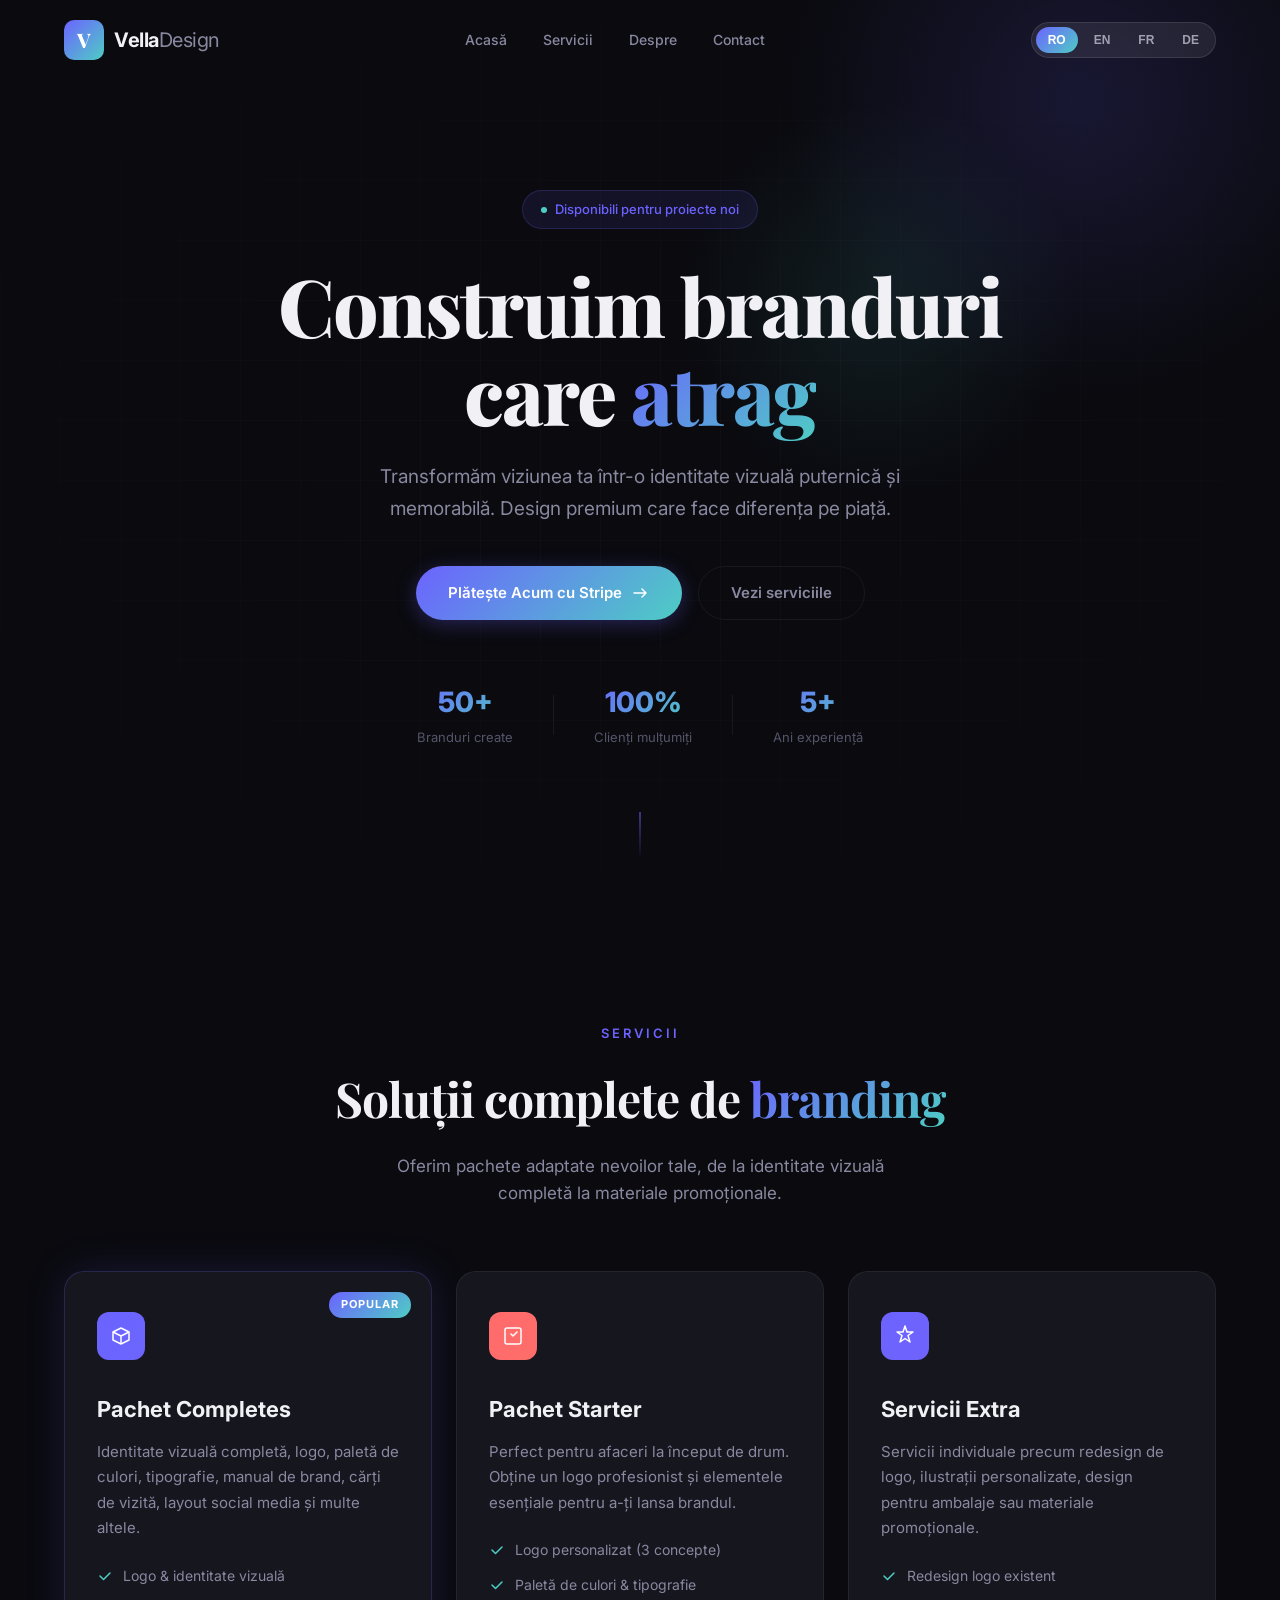
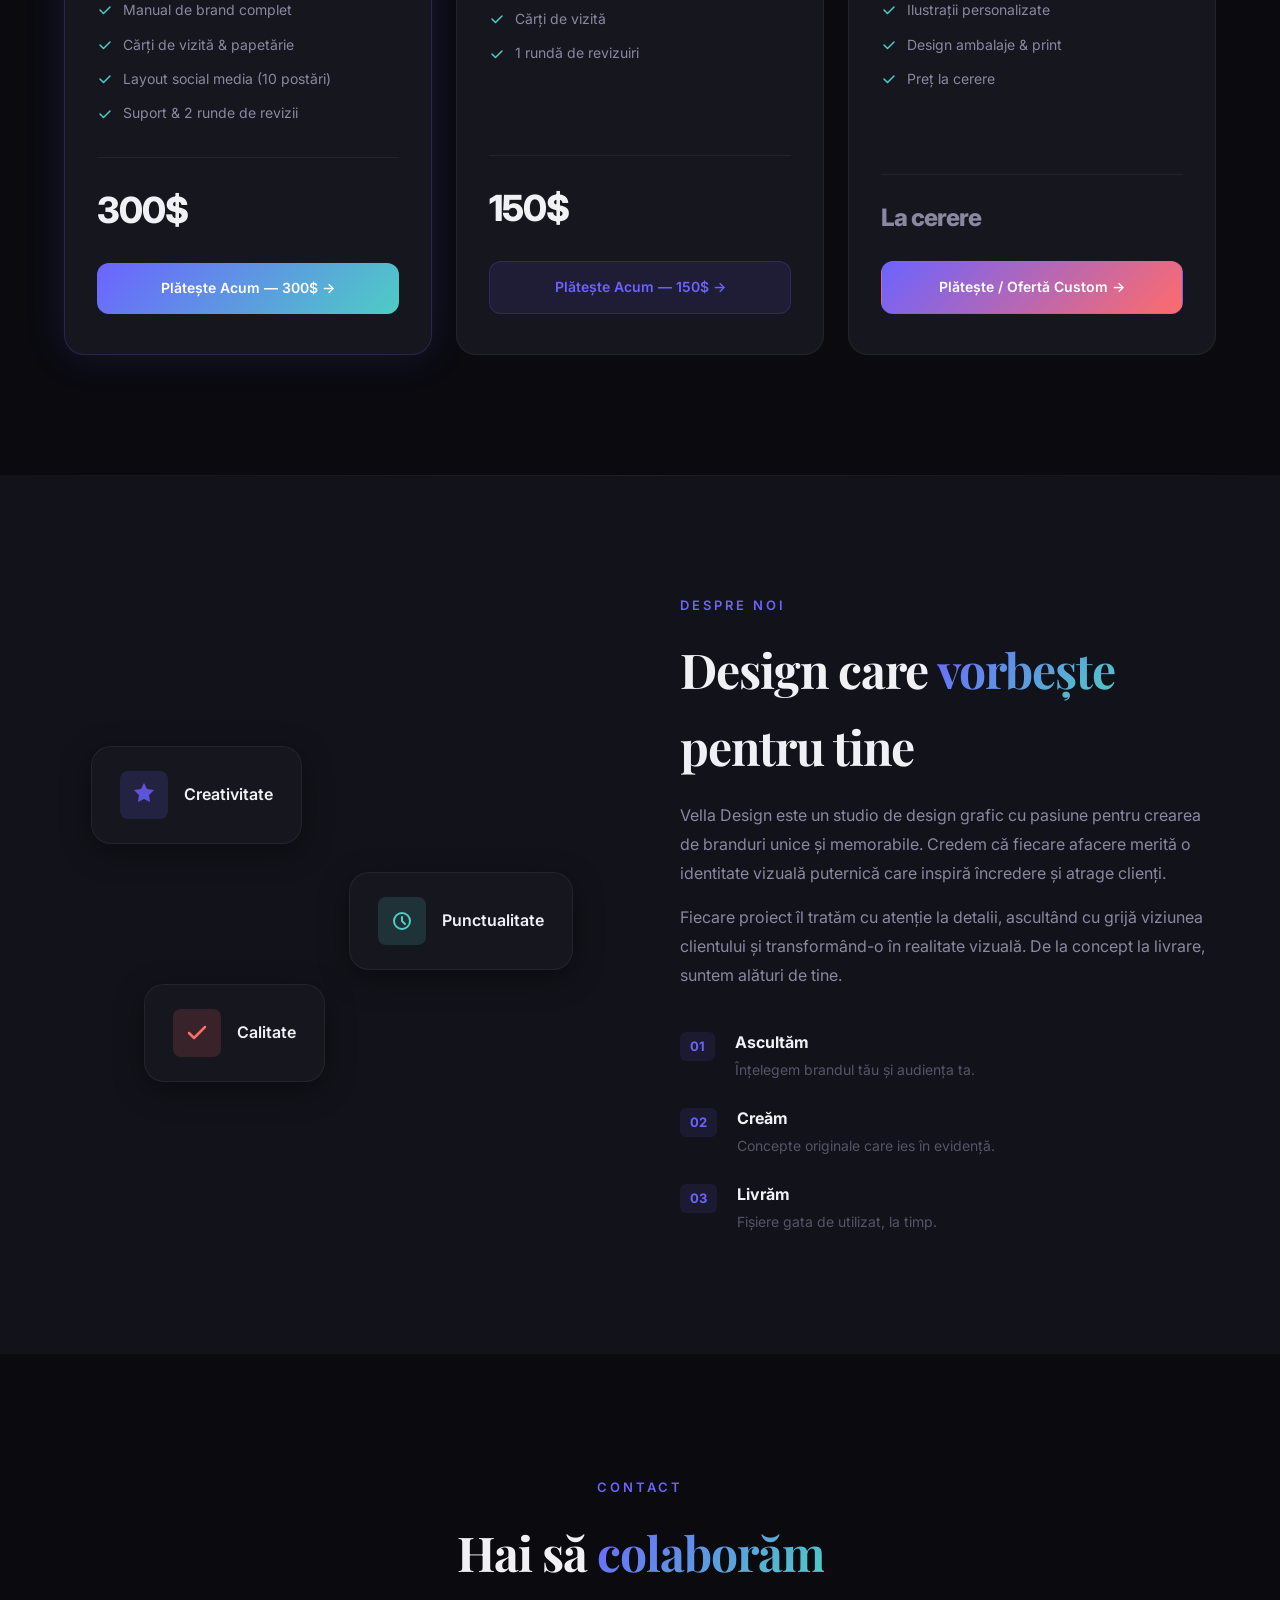
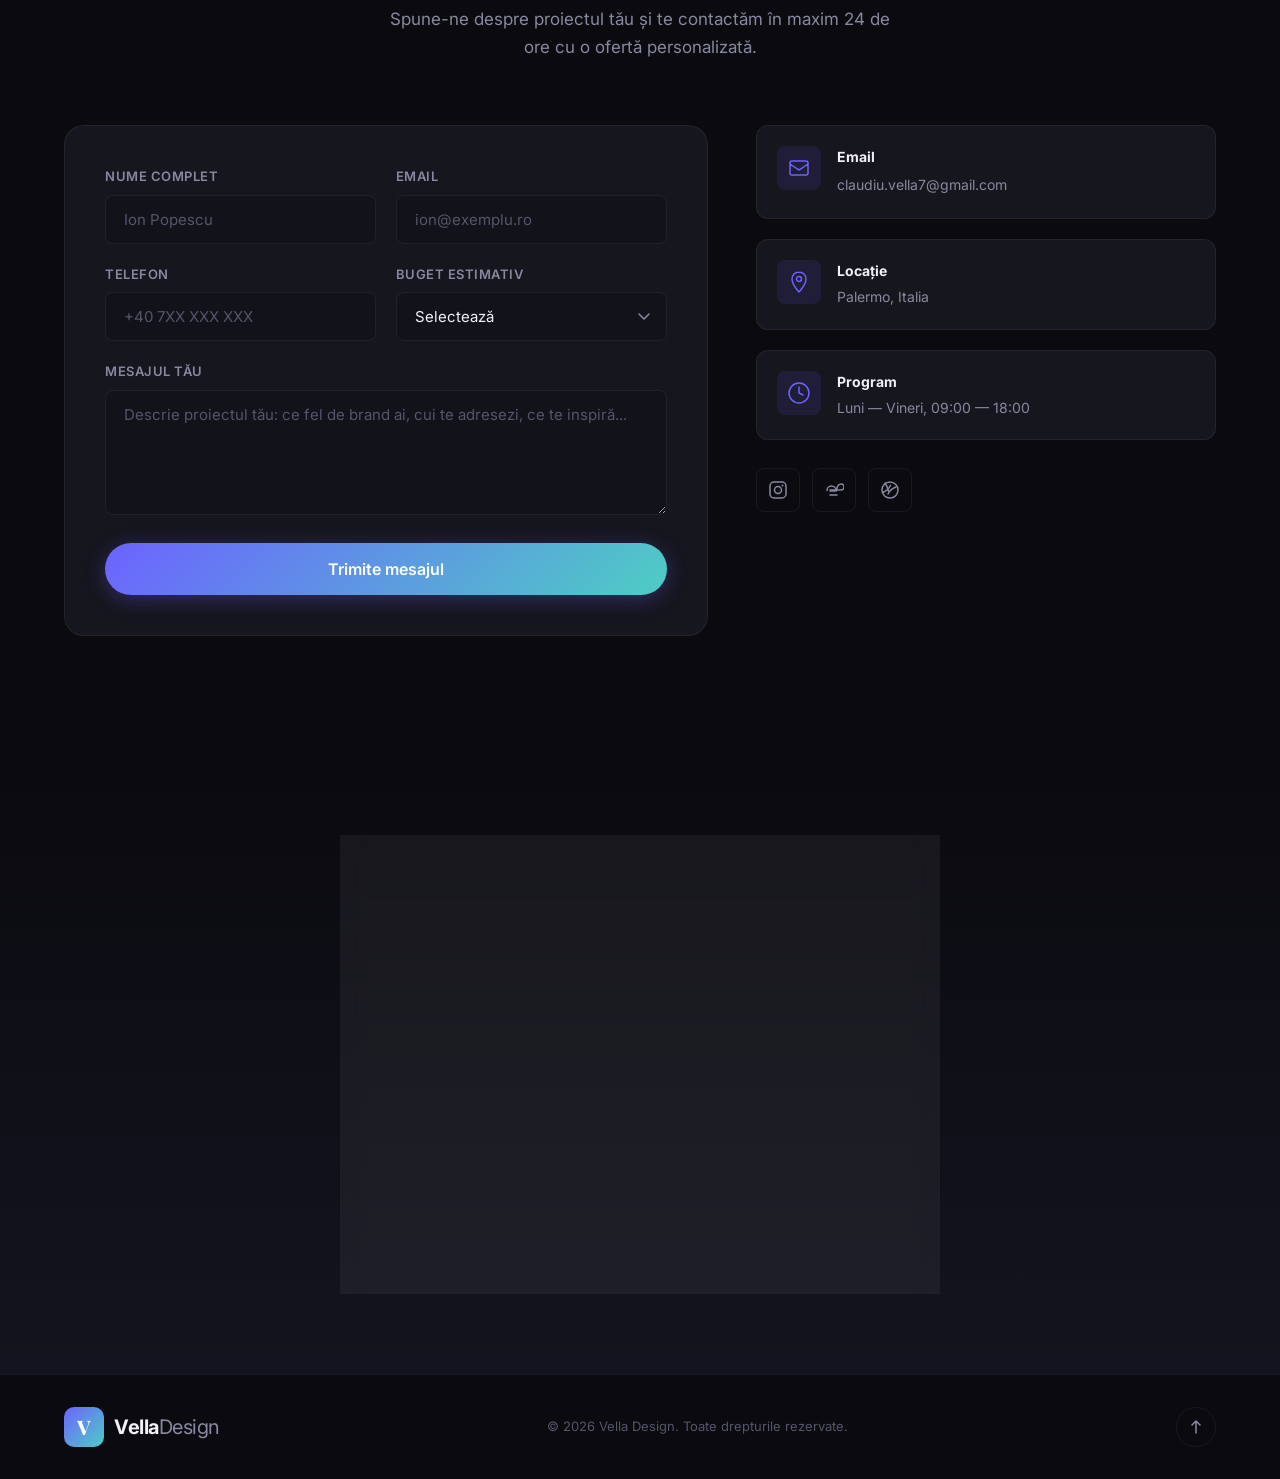
==== commit b18c0cb7: "Add files via upload" ====
--- a/index.html
+++ b/index.html
@@ -220,27 +220,27 @@
                             <div class="about-card-icon">
                                 <svg width="32" height="32" viewBox="0 0 32 32" fill="none"><path d="M16 4l3 6 7 1-5 5 1 7-6-3-6 3 1-7-5-5 7-1 3-6z" fill="#6C63FF" opacity="0.8"/></svg>
                             </div>
-                            <span>Creativitate</span>
+                            <span><span data-i18n="about_creat">Creativitate</span></span>
                         </div>
                         <div class="about-card about-card-2">
                             <div class="about-card-icon">
                                 <svg width="32" height="32" viewBox="0 0 32 32" fill="none"><circle cx="16" cy="16" r="8" stroke="#4ECDC4" stroke-width="2"/><path d="M16 12v4l3 3" stroke="#4ECDC4" stroke-width="2" stroke-linecap="round"/></svg>
                             </div>
-                            <span>Punctualitate</span>
+                            <span><span data-i18n="about_punct">Punctualitate</span></span>
                         </div>
                         <div class="about-card about-card-3">
                             <div class="about-card-icon">
                                 <svg width="32" height="32" viewBox="0 0 32 32" fill="none"><path d="M8 16l5 5L24 10" stroke="#FF6B6B" stroke-width="2.5" stroke-linecap="round" stroke-linejoin="round"/></svg>
                             </div>
-                            <span>Calitate</span>
+                            <span><span data-i18n="about_qual">Calitate</span></span>
                         </div>
                     </div>
                 </div>
                 <div class="about-content">
                     <span class="section-tag reveal"><span data-i18n="about_tag">Despre noi</span></span>
-                    <h2 class="section-title reveal">Design care <span class="text-gradient">vorbește</span> pentru tine</h2>
+                    <h2 class="section-title" data-i18n="about_title">Design care <span class="text-gradient">vorbește</span><br>pentru tine</h2>
                     <p class="about-text reveal">
-                        Vella Design este un studio de design grafic cu pasiune pentru crearea de branduri unice și memorabile. Credem că fiecare afacere merită o identitate vizuală puternică care inspiră încredere și atrage clienți.
+                        <span data-i18n="about_p1">Vella Design este un studio de design grafic cu pasiune pentru crearea de branduri unice și memorabile. Credem că fiecare afacere merită o identitate vizuală puternică care inspiră încredere și atrage clienți.
                     </p>
                     <p class="about-text reveal">
                         Fiecare proiect îl tratăm cu atenție la detalii, ascultând cu grijă viziunea clientului și transformând-o în realitate vizuală. De la concept la livrare, suntem alături de tine.
@@ -289,22 +289,22 @@
                     <div class="form-row">
                         <div class="form-group">
                             <label for="name">Nume complet</label>
-                            <input type="text" id="name" name="name" placeholder="Ion Popescu" required>
+                            <input type="text" id="name" name="name" data-ph="ph_name" placeholder="Ion Popescu" required>
                         </div>
                         <div class="form-group">
-                            <label for="email">Email</label>
-                            <input type="email" id="email" name="email" placeholder="ion@exemplu.ro" required>
+                            <label for="email" data-i18n="info_email">Email</label>
+                            <input type="email" id="email" name="email" data-ph="ph_email" placeholder="ion@exemplu.ro" required>
                         </div>
                     </div>
                     <div class="form-row">
                         <div class="form-group">
                             <label for="phone">Telefon</label>
-                            <input type="tel" id="phone" name="phone" placeholder="+40 7XX XXX XXX">
+                            <input type="tel" id="phone" name="phone" data-ph="ph_phone" placeholder="+40 7XX XXX XXX">
                         </div>
                         <div class="form-group">
                             <label for="budget">Buget estimativ</label>
                             <select id="budget" name="budget">
-                                <option value="" disabled selected>Selectează</option>
+                                <option value="" disabled selected data-i18n="ph_budget">Selectează</option>
                                 <option value="150">150$ — Pachet Starter</option>
                                 <option value="300">300$ — Pachet Completes</option>
                                 <option value="custom">Custom — Proiect special</option>
@@ -313,10 +313,10 @@
                     </div>
                     <div class="form-group">
                         <label for="message">Mesajul tău</label>
-                        <textarea id="message" name="message" rows="5" placeholder="Descrie proiectul tău: ce fel de brand ai, cui te adresezi, ce te inspiră..." required></textarea>
+                        <textarea id="message" name="message" rows="5" data-ph="ph_msg" placeholder="Descrie proiectul tău: ce fel de brand ai, cui te adresezi, ce te inspiră..." required></textarea>
                     </div>
                     <button type="submit" class="btn btn-primary btn-submit">
-                        <span class="btn-text">Trimite mesajul</span>
+                        <span class="btn-text" data-i18n="btn_send">Trimite mesajul</span>
                         <span class="btn-loading">
                             <svg width="20" height="20" viewBox="0 0 20 20"><circle cx="10" cy="10" r="8" stroke="currentColor" stroke-width="2" fill="none" stroke-dasharray="40" stroke-dashoffset="10"><animateTransform attributeName="transform" type="rotate" dur="0.8s" from="0 10 10" to="360 10 10" repeatCount="indefinite"/></circle></svg>
                         </span>
@@ -332,7 +332,7 @@
                             <svg width="24" height="24" viewBox="0 0 24 24" fill="none"><path d="M3 8l7.89 5.26a2 2 0 002.22 0L21 8M5 19h14a2 2 0 002-2V7a2 2 0 00-2-2H5a2 2 0 00-2 2v10a2 2 0 002 2z" stroke="currentColor" stroke-width="1.5" stroke-linecap="round" stroke-linejoin="round"/></svg>
                         </div>
                         <div>
-                            <h4>Email</h4>
+                            <h4 data-i18n="info_email">Email</h4>
                             <a href="mailto:claudiu.vella7@gmail.com">claudiu.vella7@gmail.com</a>
                         </div>
                     </div>
@@ -341,8 +341,8 @@
                             <svg width="24" height="24" viewBox="0 0 24 24" fill="none"><path d="M12 2C8.13 2 5 5.13 5 9c0 5.25 7 13 7 13s7-7.75 7-13c0-3.87-3.13-7-7-7zm0 9.5a2.5 2.5 0 110-5 2.5 2.5 0 010 5z" stroke="currentColor" stroke-width="1.5" stroke-linecap="round" stroke-linejoin="round"/></svg>
                         </div>
                         <div>
-                            <h4>Locație</h4>
-                            <p>Palermo, Italia</p>
+                            <h4 data-i18n="info_loc">Locație</h4>
+                            <p data-i18n="info_loc_val">Palermo, Italia</p>
                         </div>
                     </div>
                     <div class="info-card">
@@ -350,8 +350,8 @@
                             <svg width="24" height="24" viewBox="0 0 24 24" fill="none"><path d="M12 22c5.523 0 10-4.477 10-10S17.523 2 12 2 2 6.477 2 12s4.477 10 10 10z" stroke="currentColor" stroke-width="1.5"/><path d="M12 6v6l4 2" stroke="currentColor" stroke-width="1.5" stroke-linecap="round"/></svg>
                         </div>
                         <div>
-                            <h4>Program</h4>
-                            <p>Luni — Vineri, 09:00 — 18:00</p>
+                            <h4 data-i18n="info_prog">Program</h4>
+                            <p data-i18n="info_prog_val">Luni — Vineri, 09:00 — 18:00</p>
                         </div>
                     </div>
                     <div class="social-links">
@@ -623,5 +623,173 @@
     })();
     </script>
 
+
+    <script>
+    (function(){
+        const fullT = {
+            ro: {
+                about_badge: "<span data-i18n="about_badge">DESPRE NOI</span>",
+                about_title: 'Design care <span class="text-gradient">vorbește</span><br>pentru tine',
+                about_p1: "<span data-i18n="about_p1">Vella Design este un studio de design grafic cu pasiune pentru crearea de branduri unice și memorabile. Credem că fiecare afacere merită o identitate vizuală puternică care inspiră încredere și atrage clienți.",
+                about_p2: "Fiecare proiect îl tratăm cu atenție la detalii, ascultând cu grijă viziunea clientului și transformând-o în realitate vizuală. De la concept la livrare, suntem alături de tine.",
+                about_creat: "Creativitate", about_punct: "Punctualitate", about_qual: "Calitate",
+                step1_title: "Ascultăm", step1_desc: "Înțelegem brandul tău și audiența ta.",
+                step2_title: "Creăm", step2_desc: "Concepte originale care ies în evidență.",
+                step3_title: "Livrăm", step3_desc: "Fișiere gata de utilizat, la timp.",
+                contact_badge: "Hai să <span class='text-gradient'>colaborăm</span>",
+                contact_sub: "Spune-ne despre proiectul tău și te contactăm în maxim 24 de ore cu o ofertă personalizată.",
+                label_name: "<span data-i18n="label_name">NUME COMPLET</span>", ph_name: "Ion Popescu",
+                label_email: "EMAIL", ph_email: "ion@exemplu.ro",
+                label_phone: "TELEFON", ph_phone: "+40 7XX XXX XXX",
+                label_budget: "BUGET ESTIMATIV", ph_budget: "Selectează",
+                label_msg: "MESAJUL TĂU", ph_msg: "Descrie proiectul tău: ce fel de brand ai, cui te adresezi, ce te inspiră...",
+                btn_send: "Trimite mesajul",
+                info_email: "Email", info_loc: "Locație", info_loc_val: "Palermo, Italia", info_prog: "Program", info_prog_val: "Luni — Vineri, 09:00 — 18:00",
+                appreciate_title: 'Ți-a plăcut <span class="text-gradient">Vella Design</span>?',
+                appreciate_sub: "Dacă ți-a plăcut site-ul, lasă o apreciere! Ne ajută enorm să creștem.",
+                appreciate_btn: "Lasă o apreciere ❤️",
+                appreciate_thanks: "Mulțumesc mult! Aprecierea ta contează enorm! 🙏✨",
+                appreciate_by: "Apreciat de", appreciate_vis: "de vizitatori",
+                footer_copy: "© 2026 Vella Design. Toate drepturile rezervate."
+            },
+            en: {
+                about_badge: "ABOUT US",
+                about_title: 'Design that <span class="text-gradient">speaks</span><br>for you',
+                about_p1: "Vella Design is a graphic design studio passionate about creating unique and memorable brands. We believe every business deserves a strong visual identity that inspires trust and attracts clients.",
+                about_p2: "We treat each project with attention to detail, listening carefully to the client's vision and turning it into visual reality. From concept to delivery, we're by your side.",
+                about_creat: "Creativity", about_punct: "Punctuality", about_qual: "Quality",
+                step1_title: "We Listen", step1_desc: "We understand your brand and audience.",
+                step2_title: "We Create", step2_desc: "Original concepts that stand out.",
+                step3_title: "We Deliver", step3_desc: "Ready-to-use files, on time.",
+                contact_badge: "Let's <span class='text-gradient'>collaborate</span>",
+                contact_sub: "Tell us about your project and we'll contact you within 24 hours with a personalized offer.",
+                label_name: "FULL NAME", ph_name: "John Doe",
+                label_email: "EMAIL", ph_email: "john@example.com",
+                label_phone: "PHONE", ph_phone: "+1 XXX XXX XXX",
+                label_budget: "ESTIMATED BUDGET", ph_budget: "Select",
+                label_msg: "YOUR MESSAGE", ph_msg: "Describe your project: what kind of brand you have, who is your audience, what inspires you...",
+                btn_send: "Send message",
+                info_email: "Email", info_loc: "Location", info_loc_val: "Palermo, Italy", info_prog: "Schedule", info_prog_val: "Mon — Fri, 09:00 — 18:00",
+                appreciate_title: 'Did you like <span class="text-gradient">Vella Design</span>?',
+                appreciate_sub: "If you liked the site, leave an appreciation! It helps us grow.",
+                appreciate_btn: "Leave an appreciation ❤️",
+                appreciate_thanks: "Thank you so much! Your appreciation means a lot! 🙏✨",
+                appreciate_by: "Appreciated by", appreciate_vis: "visitors",
+                footer_copy: "© 2026 Vella Design. All rights reserved."
+            },
+            fr: {
+                about_badge: "À PROPOS",
+                about_title: 'Un design qui <span class="text-gradient">parle</span><br>pour vous',
+                about_p1: "Vella Design est un studio de design graphique passionné par la création de marques uniques et mémorables. Nous croyons que chaque entreprise mérite une identité visuelle forte qui inspire confiance et attire les clients.",
+                about_p2: "Nous traitons chaque projet avec attention aux détails, en écoutant attentivement la vision du client et en la transformant en réalité visuelle. Du concept à la livraison, nous sommes à vos côtés.",
+                about_creat: "Créativité", about_punct: "Ponctualité", about_qual: "Qualité",
+                step1_title: "Nous Écoutons", step1_desc: "Nous comprenons votre marque et votre audience.",
+                step2_title: "Nous Créons", step2_desc: "Des concepts originaux qui se démarquent.",
+                step3_title: "Nous Livrons", step3_desc: "Fichiers prêts à l'emploi, à temps.",
+                contact_badge: "Collaborons <span class='text-gradient'>ensemble</span>",
+                contact_sub: "Parlez-nous de votre projet et nous vous contacterons dans les 24 heures avec une offre personnalisée.",
+                label_name: "NOM COMPLET", ph_name: "Jean Dupont",
+                label_email: "EMAIL", ph_email: "jean@exemple.fr",
+                label_phone: "TÉLÉPHONE", ph_phone: "+33 X XX XX XX XX",
+                label_budget: "BUDGET ESTIMÉ", ph_budget: "Sélectionner",
+                label_msg: "VOTRE MESSAGE", ph_msg: "Décrivez votre projet: quel type de marque, à qui vous vous adressez, ce qui vous inspire...",
+                btn_send: "Envoyer le message",
+                info_email: "Email", info_loc: "Emplacement", info_loc_val: "Palerme, Italie", info_prog: "Horaires", info_prog_val: "Lun — Ven, 09:00 — 18:00",
+                appreciate_title: 'Vous avez aimé <span class="text-gradient">Vella Design</span>?',
+                appreciate_sub: "Si vous avez aimé le site, laissez une appréciation!",
+                appreciate_btn: "Laisser une appréciation ❤️",
+                appreciate_thanks: "Merci beaucoup! Votre appréciation compte énormément! 🙏✨",
+                appreciate_by: "Apprécié par", appreciate_vis: "visiteurs",
+                footer_copy: "© 2026 Vella Design. Tous droits réservés."
+            },
+            de: {
+                about_badge: "ÜBER UNS",
+                about_title: 'Design, das <span class="text-gradient">spricht</span><br>für Sie',
+                about_p1: "Vella Design ist ein Grafikdesign-Studio mit Leidenschaft für die Schaffung einzigartiger und unvergesslicher Marken. Wir glauben, dass jedes Unternehmen eine starke visuelle Identität verdient, die Vertrauen schafft und Kunden anzieht.",
+                about_p2: "Wir behandeln jedes Projekt mit Liebe zum Detail, hören sorgfältig auf die Vision des Kunden und verwandeln sie in visuelle Realität. Vom Konzept bis zur Lieferung sind wir an Ihrer Seite.",
+                about_creat: "Kreativität", about_punct: "Pünktlichkeit", about_qual: "Qualität",
+                step1_title: "Wir Hören zu", step1_desc: "Wir verstehen Ihre Marke und Ihr Publikum.",
+                step2_title: "Wir Kreieren", step2_desc: "Originelle Konzepte, die hervorstechen.",
+                step3_title: "Wir Liefern", step3_desc: "Gebrauchsfertige Dateien, pünktlich.",
+                contact_badge: "Lass uns <span class='text-gradient'>zusammenarbeiten</span>",
+                contact_sub: "Erzählen Sie uns von Ihrem Projekt und wir kontaktieren Sie innerhalb von 24 Stunden mit einem Angebot.",
+                label_name: "VOLLSTÄNDIGER NAME", ph_name: "Max Mustermann",
+                label_email: "EMAIL", ph_email: "max@beispiel.de",
+                label_phone: "TELEFON", ph_phone: "+49 XXX XXXXXXX",
+                label_budget: "GESCHÄTZTES BUDGET", ph_budget: "Auswählen",
+                label_msg: "IHRE NACHRICHT", ph_msg: "Beschreiben Sie Ihr Projekt: Was für eine Marke, Zielgruppe, Inspiration...",
+                btn_send: "Nachricht senden",
+                info_email: "Email", info_loc: "Standort", info_loc_val: "Palermo, Italien", info_prog: "Zeiten", info_prog_val: "Mo — Fr, 09:00 — 18:00",
+                appreciate_title: 'Hat Ihnen <span class="text-gradient">Vella Design</span> gefallen?',
+                appreciate_sub: "Wenn Ihnen die Seite gefallen hat, hinterlassen Sie eine Wertschätzung!",
+                appreciate_btn: "Wertschätzung hinterlassen ❤️",
+                appreciate_thanks: "Vielen Dank! Ihre Wertschätzung bedeutet uns sehr viel! 🙏✨",
+                appreciate_by: "Geschätzt von", appreciate_vis: "Besuchern",
+                footer_copy: "© 2026 Vella Design. Alle Rechte vorbehalten."
+            }
+        };
+
+        function applyFullLang(lang){
+            const t = fullT[lang];
+            if(!t) return;
+            const setText = (sel, val) => { document.querySelectorAll(sel).forEach(el=> el.innerHTML = val); };
+            const setAttr = (sel, attr, val) => { document.querySelectorAll(sel).forEach(el=> el.setAttribute(attr, val)); };
+
+            setText('[data-i18n="about_badge"]', t.about_badge);
+            setText('[data-i18n="about_title"]', t.about_title);
+            setText('[data-i18n="about_p1"]', t.about_p1);
+            setText('[data-i18n="about_p2"]', t.about_p2);
+            setText('[data-i18n="about_creat"]', t.about_creat);
+            setText('[data-i18n="about_punct"]', t.about_punct);
+            setText('[data-i18n="about_qual"]', t.about_qual);
+            setText('[data-i18n="step1_title"]', t.step1_title);
+            setText('[data-i18n="step1_desc"]', t.step1_desc);
+            setText('[data-i18n="step2_title"]', t.step2_title);
+            setText('[data-i18n="step2_desc"]', t.step2_desc);
+            setText('[data-i18n="step3_title"]', t.step3_title);
+            setText('[data-i18n="step3_desc"]', t.step3_desc);
+            setText('[data-i18n="contact_badge"]', t.contact_badge);
+            setText('[data-i18n="contact_sub"]', t.contact_sub);
+            setText('[data-i18n="label_name"]', t.label_name);
+            setText('[data-i18n="label_email"]', t.label_email);
+            setText('[data-i18n="label_phone"]', t.label_phone);
+            setText('[data-i18n="label_budget"]', t.label_budget);
+            setText('[data-i18n="label_msg"]', t.label_msg);
+            setText('[data-i18n="btn_send"]', t.btn_send);
+            setText('[data-i18n="info_email"]', t.info_email);
+            setText('[data-i18n="info_loc"]', t.info_loc);
+            setText('[data-i18n="info_loc_val"]', t.info_loc_val);
+            setText('[data-i18n="info_prog"]', t.info_prog);
+            setText('[data-i18n="info_prog_val"]', t.info_prog_val);
+            setText('[data-i18n="appreciate_title"]', t.appreciate_title);
+            setText('[data-i18n="appreciate_sub"]', t.appreciate_sub);
+            setText('[data-i18n="appreciate_btn"]', t.appreciate_btn);
+            setText('[data-i18n="appreciate_by"]', t.appreciate_by);
+            setText('[data-i18n="appreciate_vis"]', t.appreciate_vis);
+            setText('[data-i18n="footer_copy"]', t.footer_copy);
+
+            setAttr('[data-ph="ph_name"]', 'placeholder', t.ph_name);
+            setAttr('[data-ph="ph_email"]', 'placeholder', t.ph_email);
+            setAttr('[data-ph="ph_phone"]', 'placeholder', t.ph_phone);
+            setAttr('[data-ph="ph_msg"]', 'placeholder', t.ph_msg);
+            const budgetSel = document.querySelector('[data-i18n="ph_budget"]');
+            if(budgetSel) budgetSel.textContent = t.ph_budget;
+        }
+
+        // Hook into existing VellaSetLang
+        const old = window.VellaSetLang;
+        window.VellaSetLang = function(lang){
+            if(old) old(lang);
+            applyFullLang(lang);
+            localStorage.setItem('vella_lang', lang);
+        };
+        // Apply on load
+        setTimeout(()=>{ 
+            const saved = localStorage.getItem('vella_lang') || 'ro';
+            applyFullLang(saved);
+        }, 200);
+    })();
+    </script>
+
 </body>
 </html>
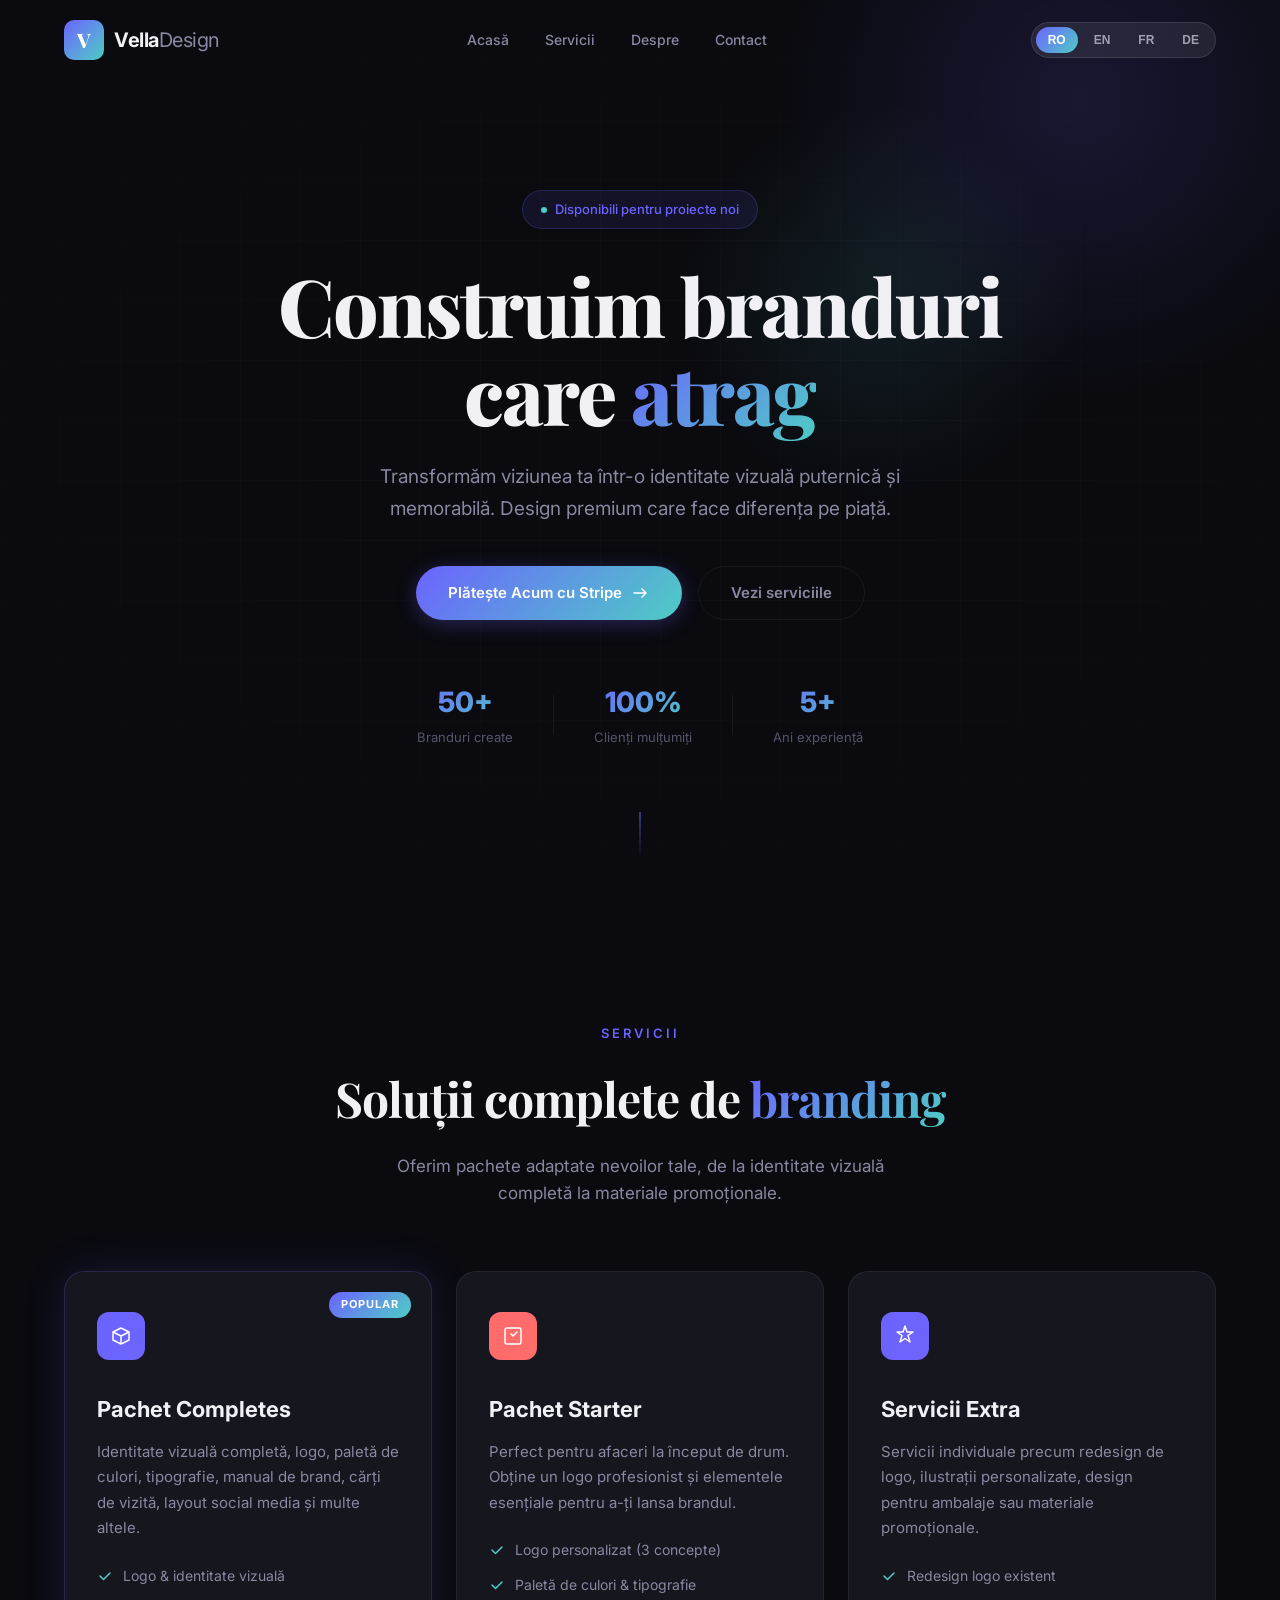
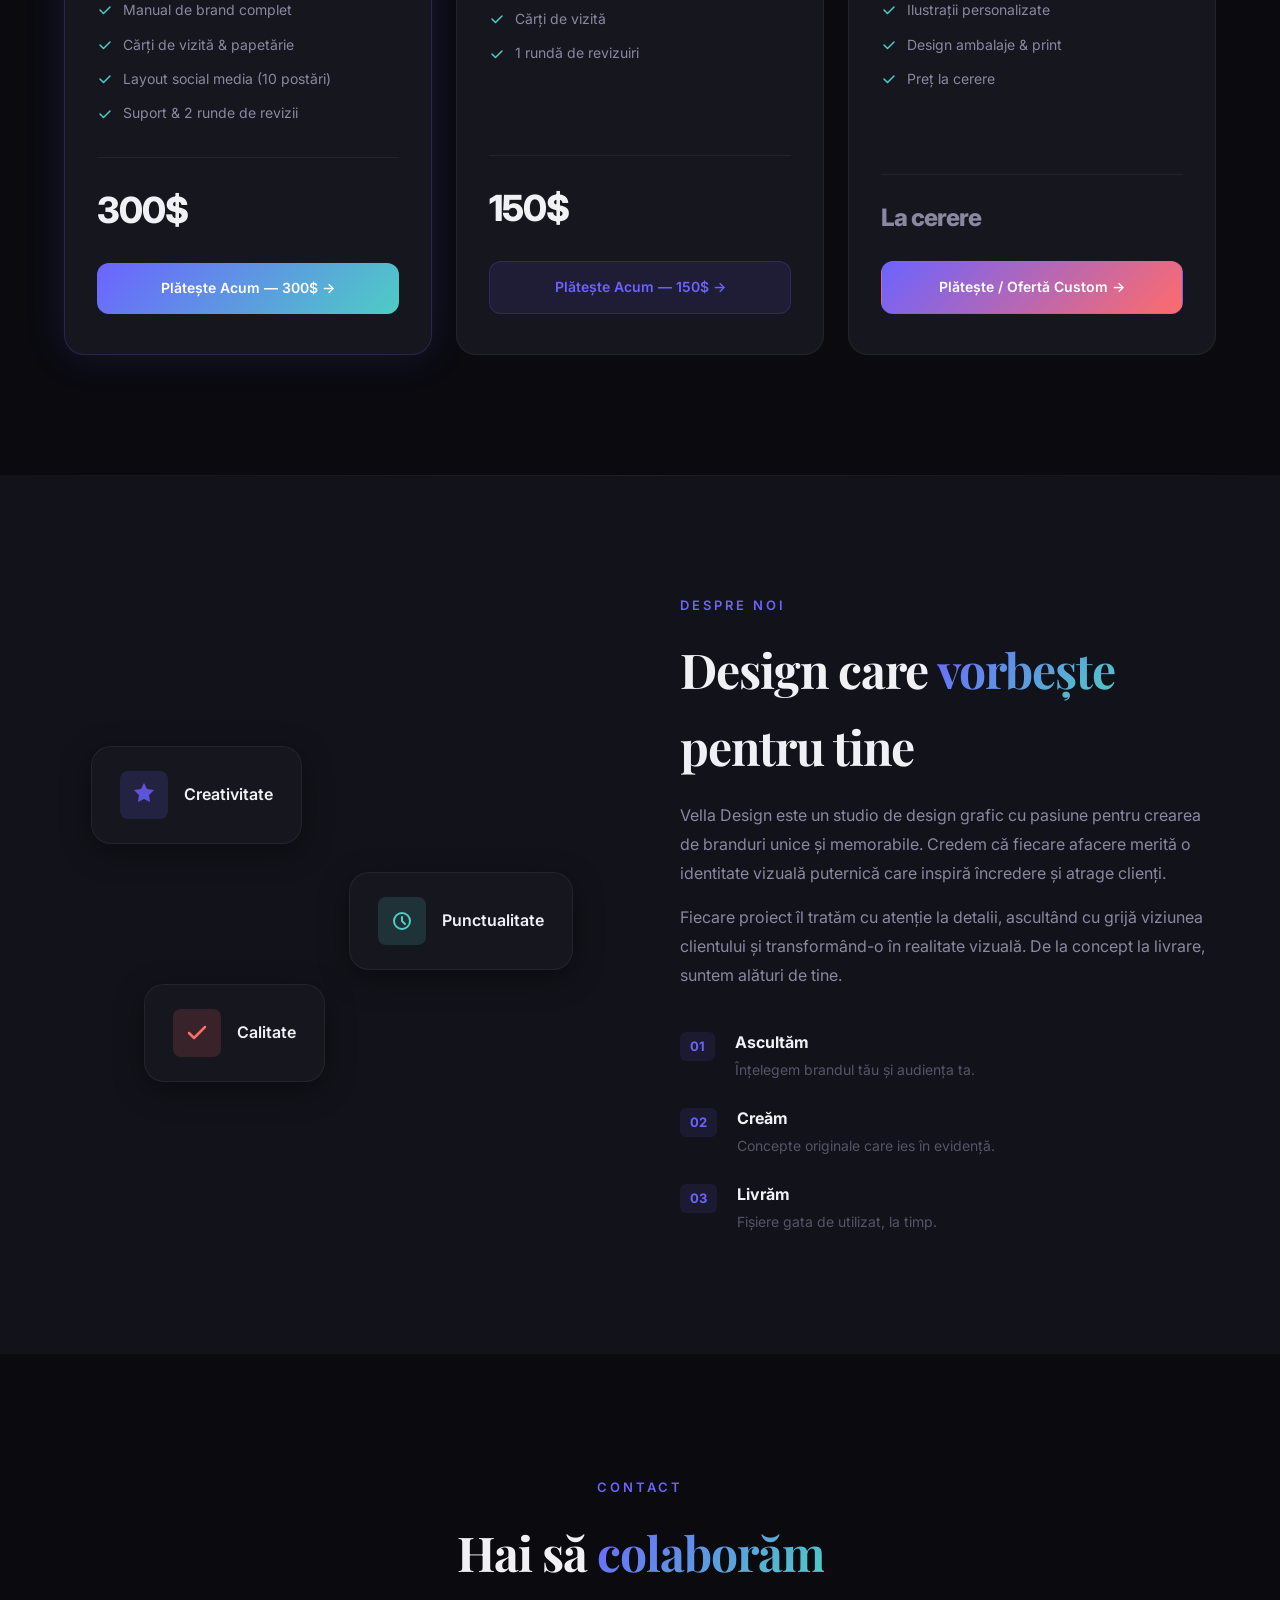
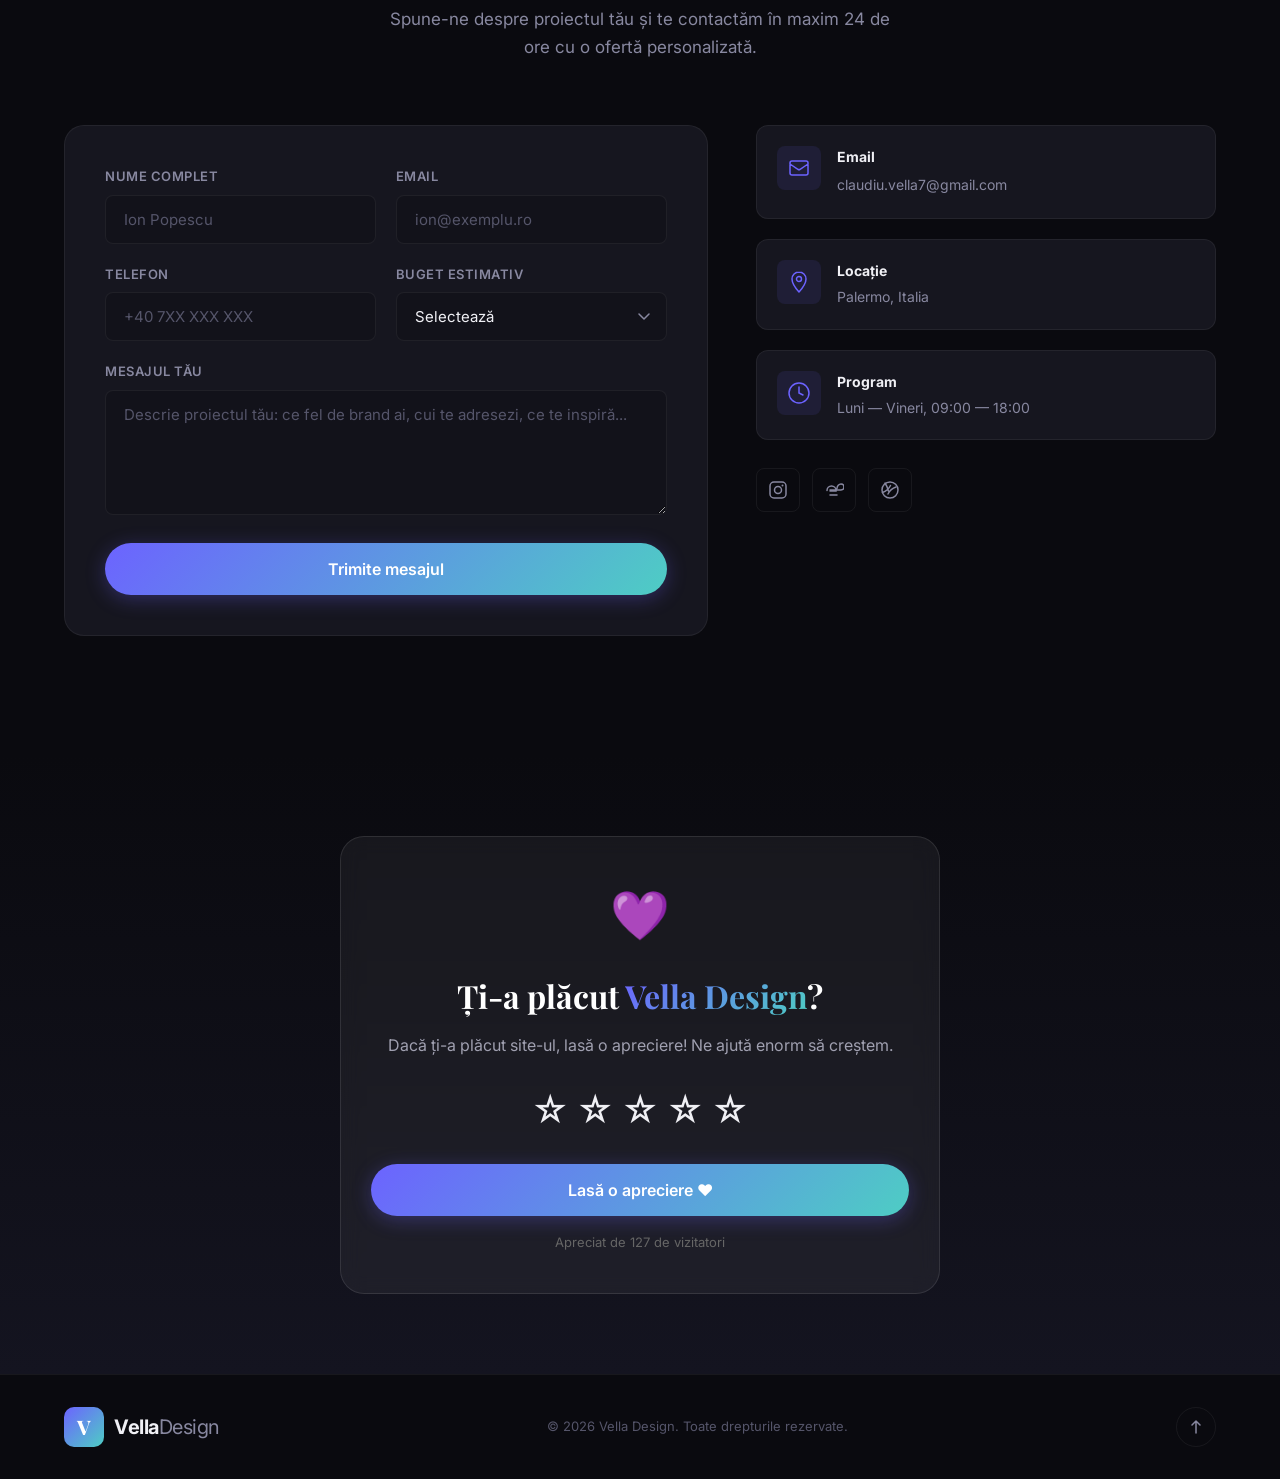
==== commit a32b288d: "Add files via upload" ====
--- a/index.html
+++ b/index.html
@@ -34,9 +34,7 @@
                 <button class="lang-btn" data-lang="de">DE</button>
             </div>
             <button id="hamburger" class="hamburger" aria-label="Meniu">
-                <span></span>
-                <span></span>
-                <span></span>
+                <span></span><span></span><span></span>
             </button>
         </div>
         <div class="mobile-menu" id="mobileMenu">
@@ -59,37 +57,34 @@
             <div class="hero-grid"></div>
         </div>
         <div class="hero-content">
-            <div class="hero-badge reveal">
-                <span class="badge-dot"></span>
-                <span data-i18n="badge_available">Disponibili pentru proiecte noi</span>
-            </div>
+            <div class="hero-badge reveal"><span class="badge-dot"></span><span data-i18n="hero_badge">Disponibili pentru proiecte noi</span></div>
             <h1 class="hero-title reveal">
-                <span data-i18n="hero_title1">Construim branduri<br>care <span class="text-gradient">atrag</span></span>
+                <span data-i18n="hero_title">Construim branduri<br>care <span class="text-gradient">atrag</span></span>
             </h1>
             <p class="hero-subtitle reveal">
                 <span data-i18n="hero_sub">Transformăm viziunea ta într-o identitate vizuală puternică și memorabilă. Design premium care face diferența pe piață.</span>
             </p>
             <div class="hero-cta reveal">
                 <a href="https://buy.stripe.com/bJebJ0h1L8h71CG3Jb2sM00" target="_blank" class="btn btn-primary">
-                    <span><span data-i18n="btn_pay">Plătește Acum cu Stripe</span></span>
+                    <span data-i18n="hero_cta1">Plătește Acum cu Stripe</span>
                     <svg width="20" height="20" viewBox="0 0 20 20" fill="none"><path d="M4 10h12m0 0l-4-4m4 4l-4 4" stroke="currentColor" stroke-width="1.5" stroke-linecap="round" stroke-linejoin="round"/></svg>
                 </a>
-                <a href="#services" class="btn btn-ghost"><span data-i18n="btn_services">Vezi serviciile</span></a>
+                <a href="#services" class="btn btn-ghost" data-i18n="hero_cta2">Vezi serviciile</a>
             </div>
             <div class="hero-stats reveal">
                 <div class="stat">
                     <span class="stat-number">50+</span>
-                    <span class="stat-label"><span data-i18n="stat_brands">Branduri create</span></span>
+                    <span class="stat-label" data-i18n="stat1">Branduri create</span>
                 </div>
                 <div class="stat-divider"></div>
                 <div class="stat">
                     <span class="stat-number">100%</span>
-                    <span class="stat-label"><span data-i18n="stat_clients">Clienți mulțumiți</span></span>
+                    <span class="stat-label" data-i18n="stat2">Clienți mulțumiți</span>
                 </div>
                 <div class="stat-divider"></div>
                 <div class="stat">
                     <span class="stat-number">5+</span>
-                    <span class="stat-label"><span data-i18n="stat_exp">Ani experiență</span></span>
+                    <span class="stat-label" data-i18n="stat3">Ani experiență</span>
                 </div>
             </div>
         </div>
@@ -102,9 +97,9 @@
     <section id="services" class="services">
         <div class="container">
             <div class="section-header reveal">
-                <span class="section-tag" data-i18n="services_tag">Servicii</span>
-                <h2 class="section-title" data-i18n="services_title">Soluții complete de <span class="text-gradient">branding</span></h2>
-                <p class="section-desc" data-i18n="services_desc">Oferim pachete adaptate nevoilor tale, de la identitate vizuală completă la materiale promoționale.</p>
+                <span class="section-tag">Servicii</span>
+                <h2 class="section-title">Soluții complete de <span class="text-gradient">branding</span></h2>
+                <p class="section-desc">Oferim pachete adaptate nevoilor tale, de la identitate vizuală completă la materiale promoționale.</p>
             </div>
             <div class="services-grid">
 
@@ -220,51 +215,51 @@
                             <div class="about-card-icon">
                                 <svg width="32" height="32" viewBox="0 0 32 32" fill="none"><path d="M16 4l3 6 7 1-5 5 1 7-6-3-6 3 1-7-5-5 7-1 3-6z" fill="#6C63FF" opacity="0.8"/></svg>
                             </div>
-                            <span><span data-i18n="about_creat">Creativitate</span></span>
+                            <span data-i18n="about_card1">Creativitate</span>
                         </div>
                         <div class="about-card about-card-2">
                             <div class="about-card-icon">
                                 <svg width="32" height="32" viewBox="0 0 32 32" fill="none"><circle cx="16" cy="16" r="8" stroke="#4ECDC4" stroke-width="2"/><path d="M16 12v4l3 3" stroke="#4ECDC4" stroke-width="2" stroke-linecap="round"/></svg>
                             </div>
-                            <span><span data-i18n="about_punct">Punctualitate</span></span>
+                            <span data-i18n="about_card2">Punctualitate</span>
                         </div>
                         <div class="about-card about-card-3">
                             <div class="about-card-icon">
                                 <svg width="32" height="32" viewBox="0 0 32 32" fill="none"><path d="M8 16l5 5L24 10" stroke="#FF6B6B" stroke-width="2.5" stroke-linecap="round" stroke-linejoin="round"/></svg>
                             </div>
-                            <span><span data-i18n="about_qual">Calitate</span></span>
+                            <span data-i18n="about_card3">Calitate</span>
                         </div>
                     </div>
                 </div>
                 <div class="about-content">
-                    <span class="section-tag reveal"><span data-i18n="about_tag">Despre noi</span></span>
-                    <h2 class="section-title" data-i18n="about_title">Design care <span class="text-gradient">vorbește</span><br>pentru tine</h2>
+                    <span class="section-tag reveal" data-i18n="about_tag">Despre noi</span>
+                    <h2 class="section-title reveal" data-i18n="about_title">Design care <span class="text-gradient">vorbește</span> pentru tine</h2>
                     <p class="about-text reveal">
-                        <span data-i18n="about_p1">Vella Design este un studio de design grafic cu pasiune pentru crearea de branduri unice și memorabile. Credem că fiecare afacere merită o identitate vizuală puternică care inspiră încredere și atrage clienți.
+                        <span data-i18n="about_p1">Vella Design este un studio de design grafic cu pasiune pentru crearea de branduri unice și memorabile. Credem că fiecare afacere merită o identitate vizuală puternică care inspiră încredere și atrage clienți.</span>
                     </p>
                     <p class="about-text reveal">
-                        Fiecare proiect îl tratăm cu atenție la detalii, ascultând cu grijă viziunea clientului și transformând-o în realitate vizuală. De la concept la livrare, suntem alături de tine.
+                        <span data-i18n="about_p2">Fiecare proiect îl tratăm cu atenție la detalii, ascultând cu grijă viziunea clientului și transformând-o în realitate vizuală. De la concept la livrare, suntem alături de tine.</span>
                     </p>
                     <div class="about-values reveal">
                         <div class="value-item">
                             <span class="value-number">01</span>
                             <div>
-                                <h4>Ascultăm</h4>
-                                <p>Înțelegem brandul tău și audiența ta.</p>
+                                <h4 data-i18n="about_v1_t">Ascultăm</h4>
+                                <p data-i18n="about_v1_d">Înțelegem brandul tău și audiența ta.</p>
                             </div>
                         </div>
                         <div class="value-item">
                             <span class="value-number">02</span>
                             <div>
-                                <h4>Creăm</h4>
-                                <p>Concepte originale care ies în evidență.</p>
+                                <h4 data-i18n="about_v2_t">Creăm</h4>
+                                <p data-i18n="about_v2_d">Concepte originale care ies în evidență.</p>
                             </div>
                         </div>
                         <div class="value-item">
                             <span class="value-number">03</span>
                             <div>
-                                <h4>Livrăm</h4>
-                                <p>Fișiere gata de utilizat, la timp.</p>
+                                <h4 data-i18n="about_v3_t">Livrăm</h4>
+                                <p data-i18n="about_v3_d">Fișiere gata de utilizat, la timp.</p>
                             </div>
                         </div>
                     </div>
@@ -277,9 +272,9 @@
     <section id="contact" class="contact">
         <div class="container">
             <div class="section-header reveal">
-                <span class="section-tag">Contact</span>
-                <h2 class="section-title">Hai să <span class="text-gradient">colaborăm</span></h2>
-                <p class="section-desc">Spune-ne despre proiectul tău și te contactăm în maxim 24 de ore cu o ofertă personalizată.</p>
+                <span class="section-tag" data-i18n="contact_tag">Contact</span>
+                <h2 class="section-title" data-i18n="contact_title">Hai să <span class="text-gradient">colaborăm</span></h2>
+                <p class="section-desc" data-i18n="contact_desc">Spune-ne despre proiectul tău și te contactăm în maxim 24 de ore cu o ofertă personalizată.</p>
             </div>
             <div class="contact-grid">
                 <form id="contactForm" class="contact-form reveal" action="https://formsubmit.co/claudiu.vella7@gmail.com" method="POST">
@@ -288,23 +283,23 @@
                     <input type="hidden" name="_next" value="https://vella-design-lake.vercel.app/multumesc.html">
                     <div class="form-row">
                         <div class="form-group">
-                            <label for="name">Nume complet</label>
-                            <input type="text" id="name" name="name" data-ph="ph_name" placeholder="Ion Popescu" required>
+                            <label for="name" data-i18n="form_name">Nume complet</label>
+                            <input type="text" id="name" name="name" data-i18n-ph="ph_name" placeholder="Ion Popescu" required>
                         </div>
                         <div class="form-group">
-                            <label for="email" data-i18n="info_email">Email</label>
-                            <input type="email" id="email" name="email" data-ph="ph_email" placeholder="ion@exemplu.ro" required>
+                            <label for="email" data-i18n="form_email">Email</label>
+                            <input type="email" id="email" name="email" data-i18n-ph="ph_email" placeholder="ion@exemplu.ro" required>
                         </div>
                     </div>
                     <div class="form-row">
                         <div class="form-group">
-                            <label for="phone">Telefon</label>
-                            <input type="tel" id="phone" name="phone" data-ph="ph_phone" placeholder="+40 7XX XXX XXX">
+                            <label for="phone" data-i18n="form_phone">Telefon</label>
+                            <input type="tel" id="phone" name="phone" data-i18n-ph="ph_phone" placeholder="+40 7XX XXX XXX">
                         </div>
                         <div class="form-group">
-                            <label for="budget">Buget estimativ</label>
+                            <label for="budget" data-i18n="form_budget">Buget estimativ</label>
                             <select id="budget" name="budget">
-                                <option value="" disabled selected data-i18n="ph_budget">Selectează</option>
+                                <option value="" disabled selected data-i18n="form_select">Selectează</option>
                                 <option value="150">150$ — Pachet Starter</option>
                                 <option value="300">300$ — Pachet Completes</option>
                                 <option value="custom">Custom — Proiect special</option>
@@ -312,11 +307,11 @@
                         </div>
                     </div>
                     <div class="form-group">
-                        <label for="message">Mesajul tău</label>
-                        <textarea id="message" name="message" rows="5" data-ph="ph_msg" placeholder="Descrie proiectul tău: ce fel de brand ai, cui te adresezi, ce te inspiră..." required></textarea>
+                        <label for="message" data-i18n="form_msg">Mesajul tău</label>
+                        <textarea id="message" name="message" rows="5" data-i18n-ph="ph_message" placeholder="Descrie proiectul tău: ce fel de brand ai, cui te adresezi, ce te inspiră..." required></textarea>
                     </div>
                     <button type="submit" class="btn btn-primary btn-submit">
-                        <span class="btn-text" data-i18n="btn_send">Trimite mesajul</span>
+                        <span class="btn-text" data-i18n="form_send">Trimite mesajul</span>
                         <span class="btn-loading">
                             <svg width="20" height="20" viewBox="0 0 20 20"><circle cx="10" cy="10" r="8" stroke="currentColor" stroke-width="2" fill="none" stroke-dasharray="40" stroke-dashoffset="10"><animateTransform attributeName="transform" type="rotate" dur="0.8s" from="0 10 10" to="360 10 10" repeatCount="indefinite"/></circle></svg>
                         </span>
@@ -332,7 +327,7 @@
                             <svg width="24" height="24" viewBox="0 0 24 24" fill="none"><path d="M3 8l7.89 5.26a2 2 0 002.22 0L21 8M5 19h14a2 2 0 002-2V7a2 2 0 00-2-2H5a2 2 0 00-2 2v10a2 2 0 002 2z" stroke="currentColor" stroke-width="1.5" stroke-linecap="round" stroke-linejoin="round"/></svg>
                         </div>
                         <div>
-                            <h4 data-i18n="info_email">Email</h4>
+                            <h4 data-i18n="info_email_t">Email</h4>
                             <a href="mailto:claudiu.vella7@gmail.com">claudiu.vella7@gmail.com</a>
                         </div>
                     </div>
@@ -341,8 +336,8 @@
                             <svg width="24" height="24" viewBox="0 0 24 24" fill="none"><path d="M12 2C8.13 2 5 5.13 5 9c0 5.25 7 13 7 13s7-7.75 7-13c0-3.87-3.13-7-7-7zm0 9.5a2.5 2.5 0 110-5 2.5 2.5 0 010 5z" stroke="currentColor" stroke-width="1.5" stroke-linecap="round" stroke-linejoin="round"/></svg>
                         </div>
                         <div>
-                            <h4 data-i18n="info_loc">Locație</h4>
-                            <p data-i18n="info_loc_val">Palermo, Italia</p>
+                            <h4 data-i18n="info_loc_t">Locație</h4>
+                            <p data-i18n="info_loc_v">Palermo, Italia</p>
                         </div>
                     </div>
                     <div class="info-card">
@@ -350,8 +345,8 @@
                             <svg width="24" height="24" viewBox="0 0 24 24" fill="none"><path d="M12 22c5.523 0 10-4.477 10-10S17.523 2 12 2 2 6.477 2 12s4.477 10 10 10z" stroke="currentColor" stroke-width="1.5"/><path d="M12 6v6l4 2" stroke="currentColor" stroke-width="1.5" stroke-linecap="round"/></svg>
                         </div>
                         <div>
-                            <h4 data-i18n="info_prog">Program</h4>
-                            <p data-i18n="info_prog_val">Luni — Vineri, 09:00 — 18:00</p>
+                            <h4 data-i18n="info_prog_t">Program</h4>
+                            <p data-i18n="info_prog_v">Luni — Vineri, 09:00 — 18:00</p>
                         </div>
                     </div>
                     <div class="social-links">
@@ -376,8 +371,8 @@
         <div class="container">
             <div class="reveal" style="max-width: 600px; margin: 0 auto; background: rgba(255,255,255,0.05); border: 1px solid rgba(255,255,255,0.1); border-radius: 24px; padding: 40px 30px; backdrop-filter: blur(10px);">
                 <div style="font-size: 48px; margin-bottom: 16px;">💜</div>
-                <h2 style="font-family: 'Playfair Display', serif; font-size: 32px; color: white; margin-bottom: 12px;">Ți-a plăcut <span class="text-gradient">Vella Design</span>?</h2>
-                <p style="color: #a0a0b0; font-size: 16px; margin-bottom: 24px;">Dacă ți-a plăcut site-ul, lasă o apreciere! Ne ajută enorm să creștem.</p>
+                <h2 style="font-family: 'Playfair Display', serif; font-size: 32px; color: white; margin-bottom: 12px;"><span data-i18n="app_title">Ți-a plăcut <span class="text-gradient">Vella Design</span>?</span></h2>
+                <p style="color: #a0a0b0; font-size: 16px; margin-bottom: 24px;"><span data-i18n="app_sub">Dacă ți-a plăcut site-ul, lasă o apreciere! Ne ajută enorm să creștem.</span></p>
                 
                 <div id="stars" style="display: flex; justify-content: center; gap: 8px; margin-bottom: 24px; font-size: 36px; cursor: pointer;">
                     <span class="star" data-value="1">☆</span>
@@ -388,7 +383,7 @@
                 </div>
 
                 <button id="btnApreciere" class="btn btn-primary" style="width: 100%; justify-content: center; font-size: 16px; padding: 16px;">
-                    <span>Lasă o apreciere ❤️</span>
+                    <span data-i18n="app_btn">Lasă o apreciere ❤️</span>
                 </button>
 
                 <p id="msgApreciere" style="display:none; margin-top: 20px; color: #4ECDC4; font-weight: 600; font-size: 18px;">Mulțumesc mult! Aprecierea ta contează enorm! 🙏✨</p>
@@ -396,7 +391,11 @@
             </div>
         </div>
     </section>
-    
+    <style>
+        .star.active { color: #FFD700; }
+        .star:hover { transform: scale(1.2); }
+        .text-gradient { background: linear-gradient(135deg, #6C63FF, #4ECDC4); -webkit-background-clip: text; -webkit-text-fill-color: transparent; background-clip: text; }
+    </style>
     <script>
         const stars = document.querySelectorAll('.star');
         let rating = 0;
@@ -475,9 +474,6 @@
     </script>
 
 
-
-    
-
     <!-- FOOTER -->
     <footer class="footer">
         <div class="container">
@@ -496,300 +492,134 @@
 
     <script src="script.js"></script>
 
-    <style>
-        .lang-switcher { display: flex; gap: 4px; background: rgba(255,255,255,0.08); padding: 4px; border-radius: 100px; margin-left: 20px; border: 1px solid rgba(255,255,255,0.1); }
-        .lang-btn { background: transparent; border: none; color: #a0a0b0; padding: 6px 12px; border-radius: 100px; cursor: pointer; font-size: 12px; font-weight: 700; transition: all 0.2s; }
-        .lang-btn.active { background: linear-gradient(135deg, #6C63FF, #4ECDC4); color: white; }
-        .lang-btn:hover { color: white; background: rgba(255,255,255,0.1); }
-        .lang-btn.active:hover { background: linear-gradient(135deg, #6C63FF, #4ECDC4); }
-        @media (max-width: 900px) { .lang-switcher { margin-left: auto; margin-right: 10px; } }
-    </style>
-    <script>
-    // ===== VELLA DESIGN - 4 LIMBI SYSTEM =====
-    (function() {
-        const translations = {
-            ro: {
-                nav_home: "Acasă", nav_services: "Servicii", nav_about: "Despre", nav_contact: "Contact",
-                badge_available: "Disponibili pentru proiecte noi",
-                hero_title: 'Construim branduri<br>care <span class="text-gradient">atrag</span>',
-                hero_sub: "Transformăm viziunea ta într-o identitate vizuală puternică și memorabilă. Design premium care face diferența pe piață.",
-                btn_pay: "Plătește Acum cu Stripe",
-                btn_services: "Vezi serviciile",
-                stat_brands: "Branduri create", stat_clients: "Clienți mulțumiți", stat_exp: "Ani experiență",
-                services_tag: "Servicii", services_title: 'Soluții complete de <span class="text-gradient">branding</span>',
-                services_desc: "Oferim pachete adaptate nevoilor tale, de la identitate vizuală completă la materiale promoționale."
-            },
-            en: {
-                nav_home: "Home", nav_services: "Services", nav_about: "About", nav_contact: "Contact",
-                badge_available: "Available for new projects",
-                hero_title: 'We build brands<br>that <span class="text-gradient">stand out</span>',
-                hero_sub: "We transform your vision into a powerful and memorable visual identity. Premium design that makes a difference.",
-                btn_pay: "Pay Now with Stripe",
-                btn_services: "View services",
-                stat_brands: "Brands created", stat_clients: "Happy clients", stat_exp: "Years experience",
-                services_tag: "Services", services_title: 'Complete <span class="text-gradient">branding</span> solutions',
-                services_desc: "Packages tailored to your needs, from full visual identity to promo materials."
-            },
-            fr: {
-                nav_home: "Accueil", nav_services: "Services", nav_about: "À propos", nav_contact: "Contact",
-                badge_available: "Disponible pour nouveaux projets",
-                hero_title: 'Nous créons des marques<br>qui <span class="text-gradient">attirent</span>',
-                hero_sub: "Nous transformons votre vision en une identité visuelle puissante et mémorable. Design premium qui fait la différence.",
-                btn_pay: "Payer avec Stripe",
-                btn_services: "Voir les services",
-                stat_brands: "Marques créées", stat_clients: "Clients satisfaits", stat_exp: "Ans d'expérience",
-                services_tag: "Services", services_title: 'Solutions complètes de <span class="text-gradient">branding</span>',
-                services_desc: "Des forfaits adaptés à vos besoins, de l'identité visuelle complète au matériel promo."
-            },
-            de: {
-                nav_home: "Startseite", nav_services: "Leistungen", nav_about: "Über uns", nav_contact: "Kontakt",
-                badge_available: "Verfügbar für neue Projekte",
-                hero_title: 'Wir bauen Marken<br>die <span class="text-gradient">begeistern</span>',
-                hero_sub: "Wir verwandeln Ihre Vision in eine starke und unvergessliche visuelle Identität. Premium-Design, das den Unterschied macht.",
-                btn_pay: "Jetzt mit Stripe bezahlen",
-                btn_services: "Leistungen ansehen",
-                stat_brands: "Marken erstellt", stat_clients: "Zufriedene Kunden", stat_exp: "Jahre Erfahrung",
-                services_tag: "Leistungen", services_title: 'Komplette <span class="text-gradient">Branding</span>-Lösungen',
-                services_desc: "Pakete für Ihre Bedürfnisse, von kompletter visueller Identität bis Werbematerial."
-            }
-        };
-
-        function applyLang(lang) {
-            localStorage.setItem('vella_lang', lang);
-            document.documentElement.lang = lang;
-            const t = translations[lang];
-            if(!t) return;
-
-            // Nav
-            document.querySelectorAll('[data-i18n="nav_home"]').forEach(el => el.textContent = t.nav_home);
-            document.querySelectorAll('[data-i18n="nav_services"]').forEach(el => el.textContent = t.nav_services);
-            document.querySelectorAll('[data-i18n="nav_about"]').forEach(el => el.textContent = t.nav_about);
-            document.querySelectorAll('[data-i18n="nav_contact"]').forEach(el => el.textContent = t.nav_contact);
-
-            // Hero
-            const badge = document.querySelector('[data-i18n="badge_available"]');
-            if(badge) badge.textContent = t.badge_available;
-            const heroTitle = document.querySelector('[data-i18n="hero_title1"]');
-            if(heroTitle) heroTitle.innerHTML = t.hero_title;
-            const heroSub = document.querySelector('[data-i18n="hero_sub"]');
-            if(heroSub) heroSub.textContent = t.hero_sub;
-            const btnPay = document.querySelector('[data-i18n="btn_pay"]');
-            if(btnPay) btnPay.textContent = t.btn_pay;
-            const btnServ = document.querySelector('[data-i18n="btn_services"]');
-            if(btnServ) btnServ.textContent = t.btn_services;
-            const statBrands = document.querySelectorAll('[data-i18n="stat_brands"]');
-            statBrands.forEach(el => el.textContent = t.stat_brands);
-            document.querySelectorAll('[data-i18n="stat_clients"]').forEach(el => el.textContent = t.stat_clients);
-            document.querySelectorAll('[data-i18n="stat_exp"]').forEach(el => el.textContent = t.stat_exp);
-
-            // Services header
-            document.querySelectorAll('[data-i18n="services_tag"]').forEach(el => el.textContent = t.services_tag);
-            document.querySelectorAll('[data-i18n="services_title"]').forEach(el => el.innerHTML = t.services_title);
-            document.querySelectorAll('[data-i18n="services_desc"]').forEach(el => el.textContent = t.services_desc);
-
-            // Buttons active
-            document.querySelectorAll('.lang-btn').forEach(b => {
-                b.classList.toggle('active', b.dataset.lang === lang);
-            });
-            console.log('Language switched to', lang);
-        }
-
-        // Attach click listeners with delegation + direct
-        document.addEventListener('DOMContentLoaded', function() {
-            const saved = localStorage.getItem('vella_lang') || 'ro';
-            applyLang(saved);
-            document.querySelectorAll('.lang-btn').forEach(btn => {
-                btn.addEventListener('click', function(e) {
-                    e.preventDefault();
-                    const lang = this.dataset.lang;
-                    applyLang(lang);
-                });
-            });
-        });
-
-        // Also attach immediately in case DOM already loaded
-        setTimeout(() => {
-            const saved = localStorage.getItem('vella_lang') || 'ro';
-            applyLang(saved);
-            document.querySelectorAll('.lang-btn').forEach(btn => {
-                btn.onclick = function(e) {
-                    e.preventDefault();
-                    applyLang(this.dataset.lang);
-                };
-            });
-        }, 100);
-
-        window.VellaSetLang = applyLang;
-    })();
-    </script>
-
-
-    <script>
-    (function(){
-        const fullT = {
-            ro: {
-                about_badge: "<span data-i18n="about_badge">DESPRE NOI</span>",
-                about_title: 'Design care <span class="text-gradient">vorbește</span><br>pentru tine',
-                about_p1: "<span data-i18n="about_p1">Vella Design este un studio de design grafic cu pasiune pentru crearea de branduri unice și memorabile. Credem că fiecare afacere merită o identitate vizuală puternică care inspiră încredere și atrage clienți.",
-                about_p2: "Fiecare proiect îl tratăm cu atenție la detalii, ascultând cu grijă viziunea clientului și transformând-o în realitate vizuală. De la concept la livrare, suntem alături de tine.",
-                about_creat: "Creativitate", about_punct: "Punctualitate", about_qual: "Calitate",
-                step1_title: "Ascultăm", step1_desc: "Înțelegem brandul tău și audiența ta.",
-                step2_title: "Creăm", step2_desc: "Concepte originale care ies în evidență.",
-                step3_title: "Livrăm", step3_desc: "Fișiere gata de utilizat, la timp.",
-                contact_badge: "Hai să <span class='text-gradient'>colaborăm</span>",
-                contact_sub: "Spune-ne despre proiectul tău și te contactăm în maxim 24 de ore cu o ofertă personalizată.",
-                label_name: "<span data-i18n="label_name">NUME COMPLET</span>", ph_name: "Ion Popescu",
-                label_email: "EMAIL", ph_email: "ion@exemplu.ro",
-                label_phone: "TELEFON", ph_phone: "+40 7XX XXX XXX",
-                label_budget: "BUGET ESTIMATIV", ph_budget: "Selectează",
-                label_msg: "MESAJUL TĂU", ph_msg: "Descrie proiectul tău: ce fel de brand ai, cui te adresezi, ce te inspiră...",
-                btn_send: "Trimite mesajul",
-                info_email: "Email", info_loc: "Locație", info_loc_val: "Palermo, Italia", info_prog: "Program", info_prog_val: "Luni — Vineri, 09:00 — 18:00",
-                appreciate_title: 'Ți-a plăcut <span class="text-gradient">Vella Design</span>?',
-                appreciate_sub: "Dacă ți-a plăcut site-ul, lasă o apreciere! Ne ajută enorm să creștem.",
-                appreciate_btn: "Lasă o apreciere ❤️",
-                appreciate_thanks: "Mulțumesc mult! Aprecierea ta contează enorm! 🙏✨",
-                appreciate_by: "Apreciat de", appreciate_vis: "de vizitatori",
-                footer_copy: "© 2026 Vella Design. Toate drepturile rezervate."
-            },
-            en: {
-                about_badge: "ABOUT US",
-                about_title: 'Design that <span class="text-gradient">speaks</span><br>for you',
-                about_p1: "Vella Design is a graphic design studio passionate about creating unique and memorable brands. We believe every business deserves a strong visual identity that inspires trust and attracts clients.",
-                about_p2: "We treat each project with attention to detail, listening carefully to the client's vision and turning it into visual reality. From concept to delivery, we're by your side.",
-                about_creat: "Creativity", about_punct: "Punctuality", about_qual: "Quality",
-                step1_title: "We Listen", step1_desc: "We understand your brand and audience.",
-                step2_title: "We Create", step2_desc: "Original concepts that stand out.",
-                step3_title: "We Deliver", step3_desc: "Ready-to-use files, on time.",
-                contact_badge: "Let's <span class='text-gradient'>collaborate</span>",
-                contact_sub: "Tell us about your project and we'll contact you within 24 hours with a personalized offer.",
-                label_name: "FULL NAME", ph_name: "John Doe",
-                label_email: "EMAIL", ph_email: "john@example.com",
-                label_phone: "PHONE", ph_phone: "+1 XXX XXX XXX",
-                label_budget: "ESTIMATED BUDGET", ph_budget: "Select",
-                label_msg: "YOUR MESSAGE", ph_msg: "Describe your project: what kind of brand you have, who is your audience, what inspires you...",
-                btn_send: "Send message",
-                info_email: "Email", info_loc: "Location", info_loc_val: "Palermo, Italy", info_prog: "Schedule", info_prog_val: "Mon — Fri, 09:00 — 18:00",
-                appreciate_title: 'Did you like <span class="text-gradient">Vella Design</span>?',
-                appreciate_sub: "If you liked the site, leave an appreciation! It helps us grow.",
-                appreciate_btn: "Leave an appreciation ❤️",
-                appreciate_thanks: "Thank you so much! Your appreciation means a lot! 🙏✨",
-                appreciate_by: "Appreciated by", appreciate_vis: "visitors",
-                footer_copy: "© 2026 Vella Design. All rights reserved."
-            },
-            fr: {
-                about_badge: "À PROPOS",
-                about_title: 'Un design qui <span class="text-gradient">parle</span><br>pour vous',
-                about_p1: "Vella Design est un studio de design graphique passionné par la création de marques uniques et mémorables. Nous croyons que chaque entreprise mérite une identité visuelle forte qui inspire confiance et attire les clients.",
-                about_p2: "Nous traitons chaque projet avec attention aux détails, en écoutant attentivement la vision du client et en la transformant en réalité visuelle. Du concept à la livraison, nous sommes à vos côtés.",
-                about_creat: "Créativité", about_punct: "Ponctualité", about_qual: "Qualité",
-                step1_title: "Nous Écoutons", step1_desc: "Nous comprenons votre marque et votre audience.",
-                step2_title: "Nous Créons", step2_desc: "Des concepts originaux qui se démarquent.",
-                step3_title: "Nous Livrons", step3_desc: "Fichiers prêts à l'emploi, à temps.",
-                contact_badge: "Collaborons <span class='text-gradient'>ensemble</span>",
-                contact_sub: "Parlez-nous de votre projet et nous vous contacterons dans les 24 heures avec une offre personnalisée.",
-                label_name: "NOM COMPLET", ph_name: "Jean Dupont",
-                label_email: "EMAIL", ph_email: "jean@exemple.fr",
-                label_phone: "TÉLÉPHONE", ph_phone: "+33 X XX XX XX XX",
-                label_budget: "BUDGET ESTIMÉ", ph_budget: "Sélectionner",
-                label_msg: "VOTRE MESSAGE", ph_msg: "Décrivez votre projet: quel type de marque, à qui vous vous adressez, ce qui vous inspire...",
-                btn_send: "Envoyer le message",
-                info_email: "Email", info_loc: "Emplacement", info_loc_val: "Palerme, Italie", info_prog: "Horaires", info_prog_val: "Lun — Ven, 09:00 — 18:00",
-                appreciate_title: 'Vous avez aimé <span class="text-gradient">Vella Design</span>?',
-                appreciate_sub: "Si vous avez aimé le site, laissez une appréciation!",
-                appreciate_btn: "Laisser une appréciation ❤️",
-                appreciate_thanks: "Merci beaucoup! Votre appréciation compte énormément! 🙏✨",
-                appreciate_by: "Apprécié par", appreciate_vis: "visiteurs",
-                footer_copy: "© 2026 Vella Design. Tous droits réservés."
-            },
-            de: {
-                about_badge: "ÜBER UNS",
-                about_title: 'Design, das <span class="text-gradient">spricht</span><br>für Sie',
-                about_p1: "Vella Design ist ein Grafikdesign-Studio mit Leidenschaft für die Schaffung einzigartiger und unvergesslicher Marken. Wir glauben, dass jedes Unternehmen eine starke visuelle Identität verdient, die Vertrauen schafft und Kunden anzieht.",
-                about_p2: "Wir behandeln jedes Projekt mit Liebe zum Detail, hören sorgfältig auf die Vision des Kunden und verwandeln sie in visuelle Realität. Vom Konzept bis zur Lieferung sind wir an Ihrer Seite.",
-                about_creat: "Kreativität", about_punct: "Pünktlichkeit", about_qual: "Qualität",
-                step1_title: "Wir Hören zu", step1_desc: "Wir verstehen Ihre Marke und Ihr Publikum.",
-                step2_title: "Wir Kreieren", step2_desc: "Originelle Konzepte, die hervorstechen.",
-                step3_title: "Wir Liefern", step3_desc: "Gebrauchsfertige Dateien, pünktlich.",
-                contact_badge: "Lass uns <span class='text-gradient'>zusammenarbeiten</span>",
-                contact_sub: "Erzählen Sie uns von Ihrem Projekt und wir kontaktieren Sie innerhalb von 24 Stunden mit einem Angebot.",
-                label_name: "VOLLSTÄNDIGER NAME", ph_name: "Max Mustermann",
-                label_email: "EMAIL", ph_email: "max@beispiel.de",
-                label_phone: "TELEFON", ph_phone: "+49 XXX XXXXXXX",
-                label_budget: "GESCHÄTZTES BUDGET", ph_budget: "Auswählen",
-                label_msg: "IHRE NACHRICHT", ph_msg: "Beschreiben Sie Ihr Projekt: Was für eine Marke, Zielgruppe, Inspiration...",
-                btn_send: "Nachricht senden",
-                info_email: "Email", info_loc: "Standort", info_loc_val: "Palermo, Italien", info_prog: "Zeiten", info_prog_val: "Mo — Fr, 09:00 — 18:00",
-                appreciate_title: 'Hat Ihnen <span class="text-gradient">Vella Design</span> gefallen?',
-                appreciate_sub: "Wenn Ihnen die Seite gefallen hat, hinterlassen Sie eine Wertschätzung!",
-                appreciate_btn: "Wertschätzung hinterlassen ❤️",
-                appreciate_thanks: "Vielen Dank! Ihre Wertschätzung bedeutet uns sehr viel! 🙏✨",
-                appreciate_by: "Geschätzt von", appreciate_vis: "Besuchern",
-                footer_copy: "© 2026 Vella Design. Alle Rechte vorbehalten."
-            }
-        };
-
-        function applyFullLang(lang){
-            const t = fullT[lang];
-            if(!t) return;
-            const setText = (sel, val) => { document.querySelectorAll(sel).forEach(el=> el.innerHTML = val); };
-            const setAttr = (sel, attr, val) => { document.querySelectorAll(sel).forEach(el=> el.setAttribute(attr, val)); };
-
-            setText('[data-i18n="about_badge"]', t.about_badge);
-            setText('[data-i18n="about_title"]', t.about_title);
-            setText('[data-i18n="about_p1"]', t.about_p1);
-            setText('[data-i18n="about_p2"]', t.about_p2);
-            setText('[data-i18n="about_creat"]', t.about_creat);
-            setText('[data-i18n="about_punct"]', t.about_punct);
-            setText('[data-i18n="about_qual"]', t.about_qual);
-            setText('[data-i18n="step1_title"]', t.step1_title);
-            setText('[data-i18n="step1_desc"]', t.step1_desc);
-            setText('[data-i18n="step2_title"]', t.step2_title);
-            setText('[data-i18n="step2_desc"]', t.step2_desc);
-            setText('[data-i18n="step3_title"]', t.step3_title);
-            setText('[data-i18n="step3_desc"]', t.step3_desc);
-            setText('[data-i18n="contact_badge"]', t.contact_badge);
-            setText('[data-i18n="contact_sub"]', t.contact_sub);
-            setText('[data-i18n="label_name"]', t.label_name);
-            setText('[data-i18n="label_email"]', t.label_email);
-            setText('[data-i18n="label_phone"]', t.label_phone);
-            setText('[data-i18n="label_budget"]', t.label_budget);
-            setText('[data-i18n="label_msg"]', t.label_msg);
-            setText('[data-i18n="btn_send"]', t.btn_send);
-            setText('[data-i18n="info_email"]', t.info_email);
-            setText('[data-i18n="info_loc"]', t.info_loc);
-            setText('[data-i18n="info_loc_val"]', t.info_loc_val);
-            setText('[data-i18n="info_prog"]', t.info_prog);
-            setText('[data-i18n="info_prog_val"]', t.info_prog_val);
-            setText('[data-i18n="appreciate_title"]', t.appreciate_title);
-            setText('[data-i18n="appreciate_sub"]', t.appreciate_sub);
-            setText('[data-i18n="appreciate_btn"]', t.appreciate_btn);
-            setText('[data-i18n="appreciate_by"]', t.appreciate_by);
-            setText('[data-i18n="appreciate_vis"]', t.appreciate_vis);
-            setText('[data-i18n="footer_copy"]', t.footer_copy);
-
-            setAttr('[data-ph="ph_name"]', 'placeholder', t.ph_name);
-            setAttr('[data-ph="ph_email"]', 'placeholder', t.ph_email);
-            setAttr('[data-ph="ph_phone"]', 'placeholder', t.ph_phone);
-            setAttr('[data-ph="ph_msg"]', 'placeholder', t.ph_msg);
-            const budgetSel = document.querySelector('[data-i18n="ph_budget"]');
-            if(budgetSel) budgetSel.textContent = t.ph_budget;
-        }
-
-        // Hook into existing VellaSetLang
-        const old = window.VellaSetLang;
-        window.VellaSetLang = function(lang){
-            if(old) old(lang);
-            applyFullLang(lang);
-            localStorage.setItem('vella_lang', lang);
-        };
-        // Apply on load
-        setTimeout(()=>{ 
-            const saved = localStorage.getItem('vella_lang') || 'ro';
-            applyFullLang(saved);
-        }, 200);
-    })();
-    </script>
+<style>
+.lang-switcher { display:flex; gap:4px; background:rgba(255,255,255,0.08); padding:4px; border-radius:100px; margin-left:16px; border:1px solid rgba(255,255,255,0.1); }
+.lang-btn { background:transparent; border:none; color:#a0a0b0; padding:6px 12px; border-radius:100px; cursor:pointer; font-size:12px; font-weight:700; transition:all .2s; }
+.lang-btn.active { background:linear-gradient(135deg,#6C63FF,#4ECDC4); color:white; }
+.lang-btn:hover { color:white; background:rgba(255,255,255,0.1); }
+@media(max-width:900px){ .lang-switcher{ margin-left:auto; margin-right:8px; } }
+</style>
+<script>
+(function(){
+ const dict={
+  ro:{
+   nav_home:"Acasă",nav_services:"Servicii",nav_about:"Despre",nav_contact:"Contact",
+   hero_badge:"Disponibili pentru proiecte noi",
+   hero_title:'Construim branduri<br>care <span class="text-gradient">atrag</span>',
+   hero_sub:"Transformăm viziunea ta într-o identitate vizuală puternică și memorabilă. Design premium care face diferența pe piață.",
+   hero_cta1:"Plătește Acum cu Stripe",hero_cta2:"Vezi serviciile",
+   stat1:"Branduri create",stat2:"Clienți mulțumiți",stat3:"Ani experiență",
+   about_card1:"Creativitate",about_card2:"Punctualitate",about_card3:"Calitate",
+   about_tag:"Despre noi",about_title:'Design care <span class="text-gradient">vorbește</span> pentru tine',
+   about_p1:"Vella Design este un studio de design grafic cu pasiune pentru crearea de branduri unice și memorabile. Credem că fiecare afacere merită o identitate vizuală puternică care inspiră încredere și atrage clienți.",
+   about_p2:"Fiecare proiect îl tratăm cu atenție la detalii, ascultând cu grijă viziunea clientului și transformând-o în realitate vizuală. De la concept la livrare, suntem alături de tine.",
+   about_v1_t:"Ascultăm",about_v1_d:"Înțelegem brandul tău și audiența ta.",
+   about_v2_t:"Creăm",about_v2_d:"Concepte originale care ies în evidență.",
+   about_v3_t:"Livrăm",about_v3_d:"Fișiere gata de utilizat, la timp.",
+   contact_tag:"Contact",contact_title:'Hai să <span class="text-gradient">colaborăm</span>',contact_desc:"Spune-ne despre proiectul tău și te contactăm în maxim 24 de ore cu o ofertă personalizată.",
+   form_name:"Nume complet",form_email:"Email",form_phone:"Telefon",form_budget:"Buget estimativ",form_msg:"Mesajul tău",
+   ph_name:"Ion Popescu",ph_email:"ion@exemplu.ro",ph_phone:"+40 7XX XXX XXX",ph_message:"Descrie proiectul tău: ce fel de brand ai, cui te adresezi, ce te inspiră...",
+   form_select:"Selectează",form_send:"Trimite mesajul",
+   info_email_t:"Email",info_loc_t:"Locație",info_loc_v:"Palermo, Italia",info_prog_t:"Program",info_prog_v:"Luni — Vineri, 09:00 — 18:00",
+   app_title:'Ți-a plăcut <span class="text-gradient">Vella Design</span>?',app_sub:"Dacă ți-a plăcut site-ul, lasă o apreciere! Ne ajută enorm să creștem.",app_btn:"Lasă o apreciere ❤️"
+  },
+  en:{
+   nav_home:"Home",nav_services:"Services",nav_about:"About",nav_contact:"Contact",
+   hero_badge:"Available for new projects",
+   hero_title:'We build brands<br>that <span class="text-gradient">stand out</span>',
+   hero_sub:"We transform your vision into a powerful and memorable visual identity. Premium design that makes a difference.",
+   hero_cta1:"Pay Now with Stripe",hero_cta2:"View services",
+   stat1:"Brands created",stat2:"Happy clients",stat3:"Years experience",
+   about_card1:"Creativity",about_card2:"Punctuality",about_card3:"Quality",
+   about_tag:"About us",about_title:'Design that <span class="text-gradient">speaks</span> for you',
+   about_p1:"Vella Design is a graphic design studio passionate about creating unique and memorable brands. Every business deserves a strong visual identity that inspires trust and attracts clients.",
+   about_p2:"We treat each project with attention to detail, listening to the client's vision and turning it into visual reality. From concept to delivery, we're by your side.",
+   about_v1_t:"We Listen",about_v1_d:"We understand your brand and audience.",
+   about_v2_t:"We Create",about_v2_d:"Original concepts that stand out.",
+   about_v3_t:"We Deliver",about_v3_d:"Ready-to-use files, on time.",
+   contact_tag:"Contact",contact_title:'Let\'s <span class="text-gradient">collaborate</span>',contact_desc:"Tell us about your project and we'll contact you within 24 hours with a personalized offer.",
+   form_name:"Full name",form_email:"Email",form_phone:"Phone",form_budget:"Estimated budget",form_msg:"Your message",
+   ph_name:"John Doe",ph_email:"john@example.com",ph_phone:"+1 XXX XXX XXX",ph_message:"Describe your project: brand type, audience, inspiration...",
+   form_select:"Select",form_send:"Send message",
+   info_email_t:"Email",info_loc_t:"Location",info_loc_v:"Palermo, Italy",info_prog_t:"Schedule",info_prog_v:"Mon — Fri, 09:00 — 18:00",
+   app_title:'Did you like <span class="text-gradient">Vella Design</span>?',app_sub:"If you liked the site, leave an appreciation! It helps us grow.",app_btn:"Leave an appreciation ❤️"
+  },
+  fr:{
+   nav_home:"Accueil",nav_services:"Services",nav_about:"À propos",nav_contact:"Contact",
+   hero_badge:"Disponible pour nouveaux projets",
+   hero_title:'Nous créons des marques<br>qui <span class="text-gradient">attirent</span>',
+   hero_sub:"Nous transformons votre vision en une identité visuelle puissante et mémorable. Design premium qui fait la différence.",
+   hero_cta1:"Payer avec Stripe",hero_cta2:"Voir les services",
+   stat1:"Marques créées",stat2:"Clients satisfaits",stat3:"Ans d'expérience",
+   about_card1:"Créativité",about_card2:"Ponctualité",about_card3:"Qualité",
+   about_tag:"À propos",about_title:'Un design qui <span class="text-gradient">parle</span> pour vous',
+   about_p1:"Vella Design est un studio de design graphique passionné par la création de marques uniques et mémorables. Chaque entreprise mérite une identité visuelle forte qui inspire confiance.",
+   about_p2:"Nous traitons chaque projet avec attention, en écoutant la vision du client et en la transformant en réalité visuelle. Du concept à la livraison, nous sommes à vos côtés.",
+   about_v1_t:"Nous Écoutons",about_v1_d:"Nous comprenons votre marque et votre audience.",
+   about_v2_t:"Nous Créons",about_v2_d:"Des concepts originaux qui se démarquent.",
+   about_v3_t:"Nous Livrons",about_v3_d:"Fichiers prêts à l'emploi, à temps.",
+   contact_tag:"Contact",contact_title:'Collaborons <span class="text-gradient">ensemble</span>',contact_desc:"Parlez-nous de votre projet et nous vous contacterons dans les 24 heures avec une offre personnalisée.",
+   form_name:"Nom complet",form_email:"Email",form_phone:"Téléphone",form_budget:"Budget estimé",form_msg:"Votre message",
+   ph_name:"Jean Dupont",ph_email:"jean@exemple.fr",ph_phone:"+33 X XX XX XX",ph_message:"Décrivez votre projet: type de marque, audience, inspiration...",
+   form_select:"Sélectionner",form_send:"Envoyer le message",
+   info_email_t:"Email",info_loc_t:"Emplacement",info_loc_v:"Palerme, Italie",info_prog_t:"Horaires",info_prog_v:"Lun — Ven, 09:00 — 18:00",
+   app_title:'Vous avez aimé <span class="text-gradient">Vella Design</span>?',app_sub:"Si vous avez aimé le site, laissez une appréciation!",app_btn:"Laisser une appréciation ❤️"
+  },
+  de:{
+   nav_home:"Startseite",nav_services:"Leistungen",nav_about:"Über uns",nav_contact:"Kontakt",
+   hero_badge:"Verfügbar für neue Projekte",
+   hero_title:'Wir bauen Marken<br>die <span class="text-gradient">begeistern</span>',
+   hero_sub:"Wir verwandeln Ihre Vision in eine starke visuelle Identität. Premium-Design, das den Unterschied macht.",
+   hero_cta1:"Jetzt mit Stripe bezahlen",hero_cta2:"Leistungen ansehen",
+   stat1:"Marken erstellt",stat2:"Zufriedene Kunden",stat3:"Jahre Erfahrung",
+   about_card1:"Kreativität",about_card2:"Pünktlichkeit",about_card3:"Qualität",
+   about_tag:"Über uns",about_title:'Design, das <span class="text-gradient">spricht</span> für Sie',
+   about_p1:"Vella Design ist ein Grafikdesign-Studio mit Leidenschaft für einzigartige und unvergessliche Marken. Jedes Unternehmen verdient eine starke visuelle Identität, die Vertrauen schafft.",
+   about_p2:"Wir behandeln jedes Projekt mit Liebe zum Detail, hören auf die Vision des Kunden und verwandeln sie in Realität. Vom Konzept bis zur Lieferung sind wir an Ihrer Seite.",
+   about_v1_t:"Wir Hören zu",about_v1_d:"Wir verstehen Ihre Marke und Ihr Publikum.",
+   about_v2_t:"Wir Kreieren",about_v2_d:"Originelle Konzepte, die hervorstechen.",
+   about_v3_t:"Wir Liefern",about_v3_d:"Gebrauchsfertige Dateien, pünktlich.",
+   contact_tag:"Kontakt",contact_title:'Lass uns <span class="text-gradient">zusammenarbeiten</span>',contact_desc:"Erzählen Sie uns von Ihrem Projekt und wir kontaktieren Sie innerhalb von 24 Stunden.",
+   form_name:"Vollständiger Name",form_email:"Email",form_phone:"Telefon",form_budget:"Geschätztes Budget",form_msg:"Ihre Nachricht",
+   ph_name:"Max Mustermann",ph_email:"max@beispiel.de",ph_phone:"+49 XXX XXXXX",ph_message:"Beschreiben Sie Ihr Projekt: Markentyp, Zielgruppe, Inspiration...",
+   form_select:"Auswählen",form_send:"Nachricht senden",
+   info_email_t:"Email",info_loc_t:"Standort",info_loc_v:"Palermo, Italien",info_prog_t:"Zeiten",info_prog_v:"Mo — Fr, 09:00 — 18:00",
+   app_title:'Hat Ihnen <span class="text-gradient">Vella Design</span> gefallen?',app_sub:"Wenn Ihnen die Seite gefallen hat, hinterlassen Sie eine Wertschätzung!",app_btn:"Wertschätzung hinterlassen ❤️"
+  }
+ };
+ function apply(lang){
+  const t=dict[lang]; if(!t) return;
+  localStorage.setItem('vella_lang',lang);
+  document.documentElement.lang=lang;
+  document.querySelectorAll('[data-i18n]').forEach(el=>{
+    const k=el.getAttribute('data-i18n');
+    if(t[k]) el.innerHTML=t[k];
+  });
+  document.querySelectorAll('[data-i18n-ph]').forEach(el=>{
+    const k=el.getAttribute('data-i18n-ph');
+    if(t[k]) el.placeholder=t[k];
+  });
+  document.querySelectorAll('.lang-btn').forEach(b=>b.classList.toggle('active', b.dataset.lang===lang));
+  console.log('Lang ->',lang);
+ }
+ document.addEventListener('DOMContentLoaded',()=>{
+   const saved=localStorage.getItem('vella_lang')||'ro';
+   apply(saved);
+   document.querySelectorAll('.lang-btn').forEach(btn=>{
+     btn.addEventListener('click', (e)=>{ e.preventDefault(); apply(btn.dataset.lang); });
+   });
+ });
+ // fallback if DOM already loaded
+ setTimeout(()=>{
+   const saved=localStorage.getItem('vella_lang')||'ro';
+   apply(saved);
+   document.querySelectorAll('.lang-btn').forEach(btn=>{
+     btn.onclick=(e)=>{ e.preventDefault(); apply(btn.dataset.lang); };
+   });
+ },300);
+ window.applyVellaLang=apply;
+})();
+</script>
 
 </body>
 </html>
